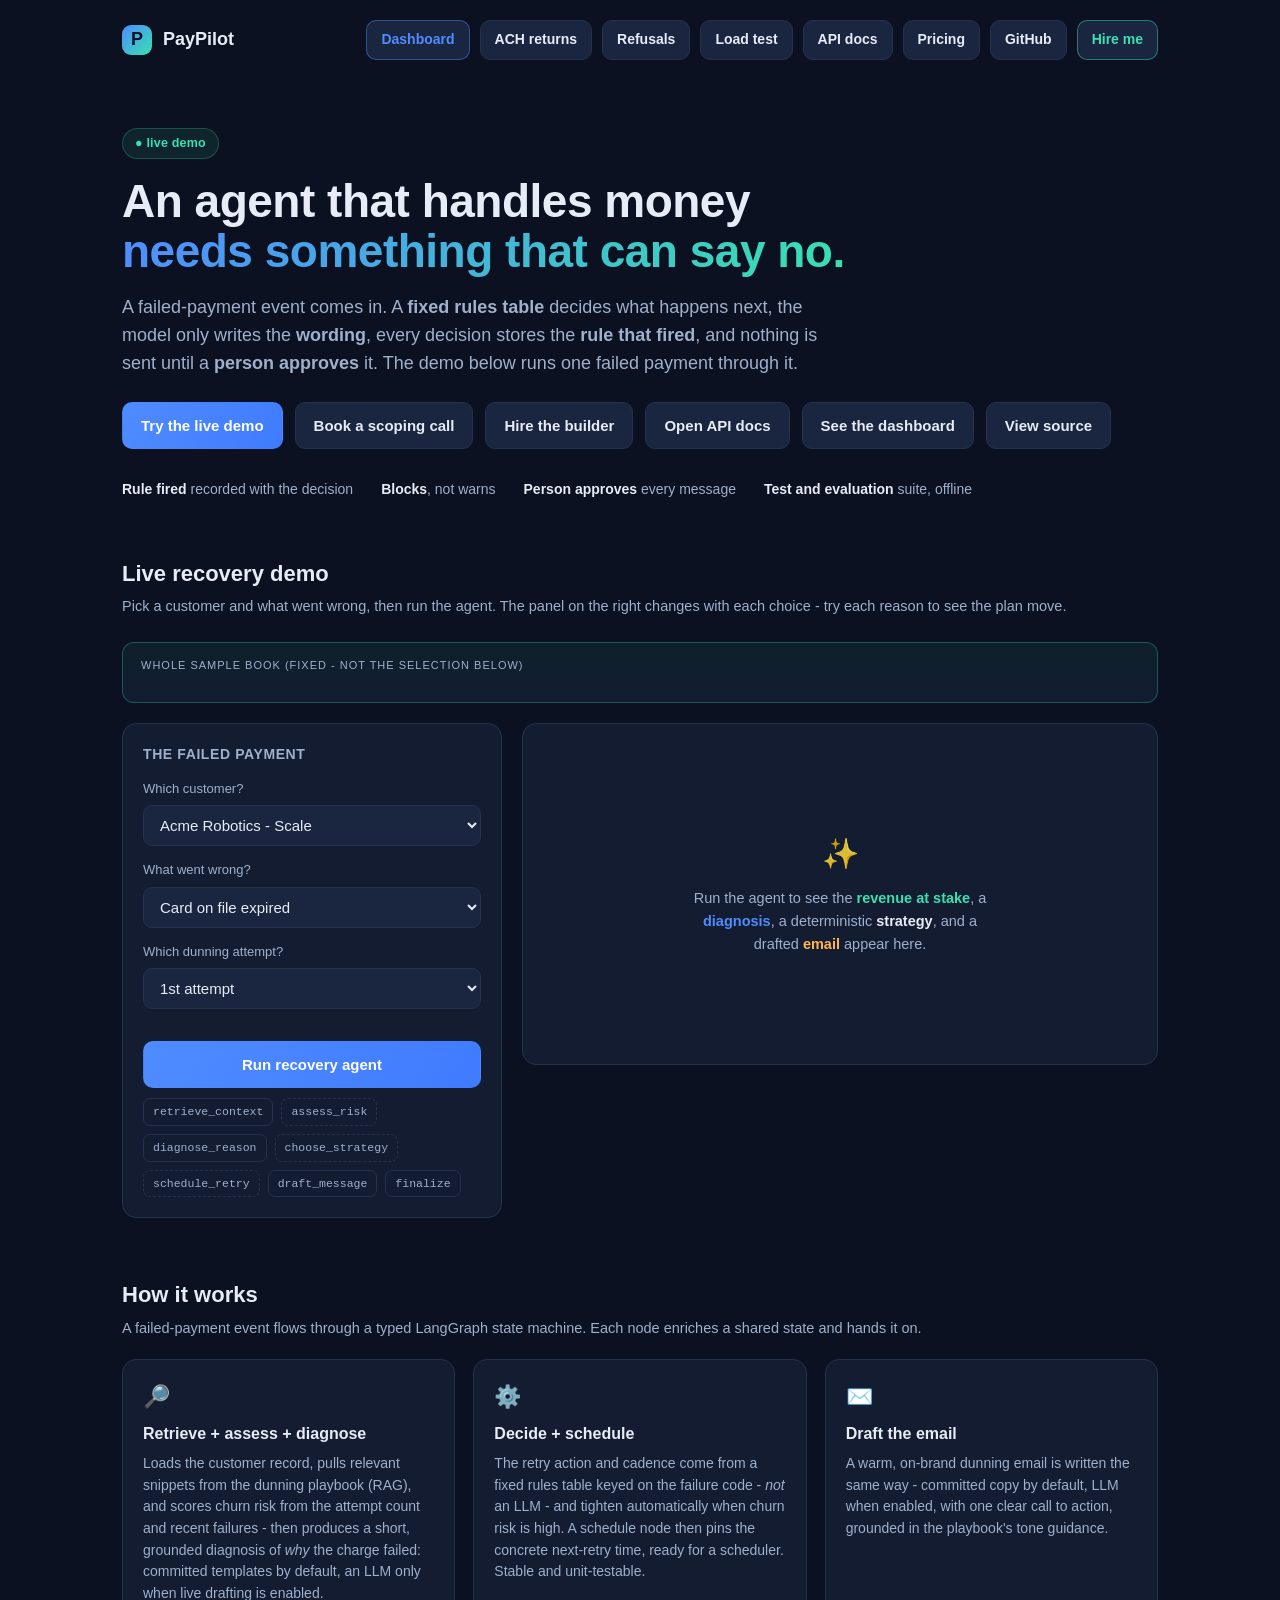
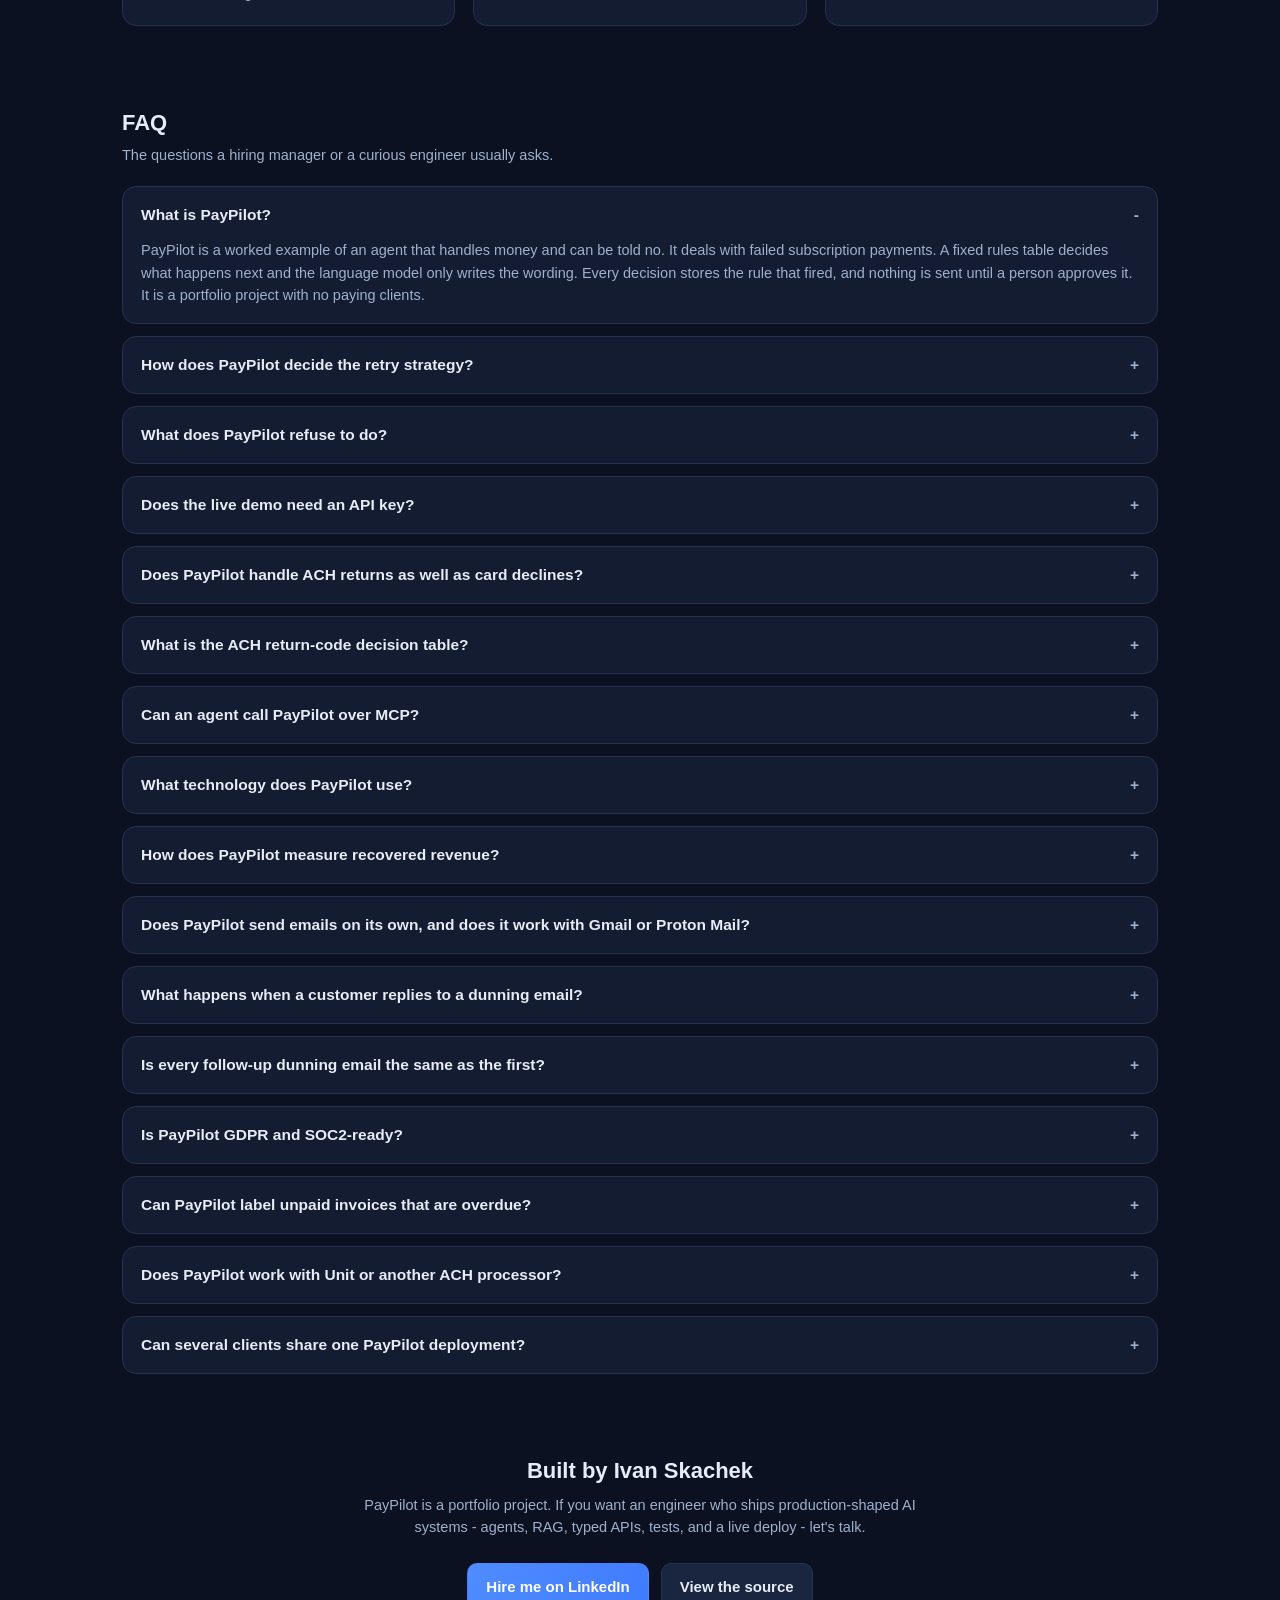
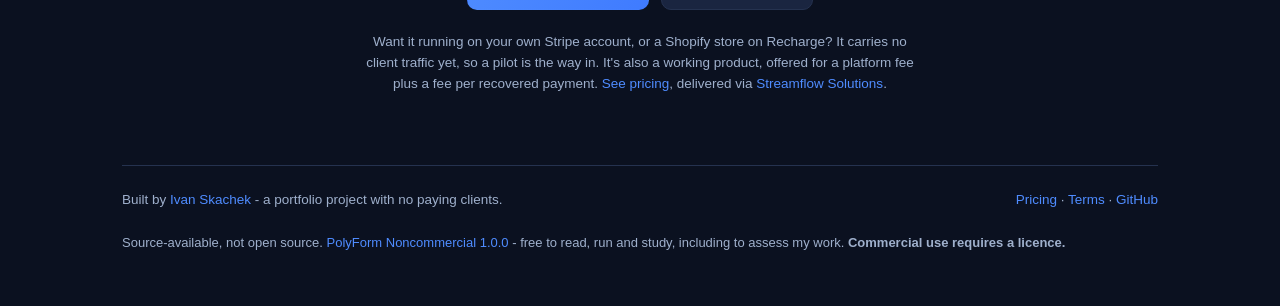
==== app/static/index.html @ 2d29fc08 "docs: README and FAQ say what the Unit held-return work now does and does not prove README: /refusal" ====
<!DOCTYPE html>
<html lang="en">
<head>
<meta charset="UTF-8" />
<meta name="viewport" content="width=device-width, initial-scale=1.0" />
<title>PayPilot - an agent for failed payments that can be told no</title>
<meta name="description" content="An agent that handles money and can be refused: a fixed rules table decides, the model writes the wording, a person approves every message." />
<link rel="canonical" href="https://paypilot.fly.dev/" />
<meta property="og:type" content="website" />
<meta property="og:url" content="https://paypilot.fly.dev/" />
<meta property="og:title" content="PayPilot - an agent for failed payments that can be told no" />
<meta property="og:description" content="A fixed rules table decides what happens to a failed payment, the model writes the wording, and a person approves every message. Nothing is sent by default." />
<meta property="og:image" content="https://paypilot.fly.dev/static/og.png" />
<meta property="og:image:width" content="2400" />
<meta property="og:image:height" content="1260" />
<meta property="og:image:alt" content="PayPilot - an agent for failed payments that can be told no" />
<meta property="og:site_name" content="PayPilot" />
<meta property="og:locale" content="en_US" />
<meta name="twitter:card" content="summary_large_image" />
<meta name="twitter:title" content="PayPilot - an agent for failed payments that can be told no" />
<meta name="twitter:description" content="A fixed rules table decides what happens to a failed payment, the model writes the wording, and a person approves every message. Nothing is sent by default." />
<meta name="twitter:image" content="https://paypilot.fly.dev/static/og.png" />
<meta name="twitter:image:alt" content="PayPilot - an agent for failed payments that can be told no" />
<meta name="author" content="Ivan Skachek" />
<meta name="robots" content="index,follow" />
<meta name="theme-color" content="#0b1120" />
<meta name="keywords" content="dunning agent, failed payment recovery, involuntary churn, subscription billing, AI agent, LangGraph, RAG, FastAPI" />
<script type="application/ld+json">
{
  "@context": "https://schema.org",
  "@type": "SoftwareApplication",
  "name": "PayPilot",
  "applicationCategory": "BusinessApplication",
  "operatingSystem": "Web",
  "url": "https://paypilot.fly.dev/",
  "description": "A worked example of an agent that handles money and can be refused. For a failed subscription payment, a fixed rules table picks the retry strategy, the model only writes the wording, every decision stores the rule that fired, and a person approves every message. Nothing is sent by default. A portfolio project with no paying clients.",
  "featureList": [
    "Diagnoses why a charge failed, for card declines and returned ACH debits",
    "Retry cadence and escalation come from fixed rules tables; the language model only writes the message",
    "A person approves every message; drafts go to your own Gmail or IMAP (for example Proton Mail Bridge) Drafts folder",
    "ACH return-code decision table published as a read-only MCP server",
    "Optional multi-client mode with per-client secrets, role-based access and erase and export for GDPR requests"
  ],
  "screenshot": "https://paypilot.fly.dev/static/og.png",
  "datePublished": "2026-06-30",
  "dateModified": "2026-10-28",
  "offers": { "@type": "Offer", "price": "0", "priceCurrency": "USD" },
  "author": { "@type": "Person", "name": "Ivan Skachek", "url": "https://www.linkedin.com/in/ivansflow/" },
  "sameAs": ["https://github.com/IvanSFlowGit/paypilot"]
}
</script>
<script type="application/ld+json">
{ "@context": "https://schema.org", "@type": "Organization", "name": "PayPilot", "url": "https://paypilot.fly.dev/", "description": "A worked example of an agent for failed payments that can be told no.", "founder": { "@type": "Person", "name": "Ivan Skachek" }, "sameAs": ["https://github.com/IvanSFlowGit/paypilot", "https://www.linkedin.com/in/ivansflow/"] }
</script>
<script type="application/ld+json">
{ "@context": "https://schema.org", "@type": "WebSite", "name": "PayPilot", "url": "https://paypilot.fly.dev/", "description": "A worked example of an agent for failed payments that can be told no." }
</script>
<script type="application/ld+json">
{
  "@context": "https://schema.org",
  "@type": "FAQPage",
  "mainEntity": [
    {
      "@type": "Question",
      "name": "What is PayPilot?",
      "acceptedAnswer": { "@type": "Answer", "text": "PayPilot is a worked example of an agent that handles money and can be told no. It deals with failed subscription payments. A fixed rules table decides what happens next and the language model only writes the wording. Every decision stores the rule that fired, and nothing is sent until a person approves it. It is a portfolio project with no paying clients." }
    },
    {
      "@type": "Question",
      "name": "How does PayPilot decide the retry strategy?",
      "acceptedAnswer": { "@type": "Answer", "text": "The retry action and cadence come from a deterministic rules table keyed on the failure code, not the language model, so the policy is stable and unit-testable. When churn risk is high, the cadence tightens automatically. A code the table does not list lands on a row named default, and the record says default fired." }
    },
    {
      "@type": "Question",
      "name": "What does PayPilot refuse to do?",
      "acceptedAnswer": { "@type": "Answer", "text": "It refuses to send a message unless sending is switched on, a person has approved it and the recipient is on an allowlist; an empty allowlist means nobody. A drafted message that carries a link it did not sanction, or anything shaped like a secret, is replaced with fixed copy, and a send that fails the same check is refused. It refuses to return a decision it could not record. Refusals are stored in separate places today, not in one ledger." }
    },
    {
      "@type": "Question",
      "name": "Does the live demo need an API key?",
      "acceptedAnswer": { "@type": "Answer", "text": "No. With no OpenAI key set, PayPilot runs a deterministic mock mode using grounded playbook templates and a lexical retriever, so the demo works offline, free, and with no signup. Adding an API key alone changes nothing: live drafting also needs PAYPILOT_LLM_DRAFT=1." }
    },
    {
      "@type": "Question",
      "name": "Does PayPilot handle ACH returns as well as card declines?",
      "acceptedAnswer": { "@type": "Answer", "text": "The dunning agent handles card and subscription charge failures: its tables are card decline codes and Recharge error types. ACH is separate. PayPilot publishes a deterministic decision table for returned ACH debits at /ach-returns, where 17 return codes sort into 5 decisions, and that table is not wired into the dunning agent. Saying PayPilot handles ACH would overstate it; it publishes a decision table for ACH." }
    },
    {
      "@type": "Question",
      "name": "What is the ACH return-code decision table?",
      "acceptedAnswer": { "@type": "Answer", "text": "Seventeen ACH return codes sorted into five decisions, because there are five answers to the one question that decides what happens next: what has to change before the debit can exist again. Nothing, the account details, their instruction, our own entry, or nothing ever will. Any code the table does not list falls through to the conservative row, where nothing automatic happens, and the answer says it fell through rather than matched." }
    },
    {
      "@type": "Question",
      "name": "Can an agent call PayPilot over MCP?",
      "acceptedAnswer": { "@type": "Answer", "text": "Yes. The ACH decision table ships as an MCP server with three read-only tools: lookup_return_code, list_decisions and explain. The agent asks, the table decides, and the answer carries which rule fired, so no model sits in the decision path. Nothing writes and nothing reaches the network, declared per tool as read_only_hint and open_world_hint false." }
    },
    {
      "@type": "Question",
      "name": "What technology does PayPilot use?",
      "acceptedAnswer": { "@type": "Answer", "text": "A seven-node LangGraph state machine with retrieval-augmented generation (RAG) over a dunning playbook, served through a FastAPI endpoint. It is written in Python 3.11 and runs its full test and evaluation suite offline." }
    },
    {
      "@type": "Question",
      "name": "How does PayPilot measure recovered revenue?",
      "acceptedAnswer": { "@type": "Answer", "text": "Every response quantifies the amount at risk, the recovery likelihood, the expected recovered value, and the annual revenue at risk if the customer churns. Recovery likelihood is an illustrative constant, not a measured rate." }
    },
    {
      "@type": "Question",
      "name": "Does PayPilot send emails on its own, and does it work with Gmail or Proton Mail?",
      "acceptedAnswer": { "@type": "Answer", "text": "No. By default PayPilot sends nothing and a person approves every message. It writes the proposed message and either emails the approver a link, or puts it in your own Drafts folder in Gmail, or in any IMAP mailbox such as Proton Mail through Proton Mail Bridge, so you read it there and press Send yourself. In those modes it creates, reads and deletes only its own drafts. Delivery through Resend happens only when sending is switched on, a person approved that message, and the recipient is on an allowlist." }
    },
    {
      "@type": "Question",
      "name": "What happens when a customer replies to a dunning email?",
      "acceptedAnswer": { "@type": "Answer", "text": "The automated sequence for that invoice stops, so nothing talks over the customer and a person answers instead. Replies are noticed in two ways: an endpoint that a helpdesk rule or a person can call, and an opt-in watcher that reads a mailbox read-only (IMAP, Gmail or Microsoft Graph) and recognises a real reply by the invoice reference in each email. Out-of-office and bounce messages never stop it. Clearing the hold resumes the sequence at the right step. A reply with a large attachment is still caught by its headers. It has been tested on synthetic mail. A read-only dry run against a real mailbox has read its mail without error, but no real customer reply has been through it yet." }
    },
    {
      "@type": "Question",
      "name": "Is every follow-up dunning email the same as the first?",
      "acceptedAnswer": { "@type": "Answer", "text": "No. The second email is a short reminder and the email sent when the business's own cap is reached says plainly that it is the last one. It only says last when the cap makes that true, so a business that allows five emails does not get a false last reminder at three. Every failure code has its own wording at each step, and a customer name or plan that contains template braces falls back to a safe default instead of showing in the email. The copy is committed and read by a person, and a test grid of 640 synthetic cases checks every code at every step." }
    },
    {
      "@type": "Question",
      "name": "Is PayPilot GDPR and SOC2-ready?",
      "acceptedAnswer": { "@type": "Answer", "text": "Yes, with controls evidenced in code: personal data is masked before the model and is not stored in the ledger, scripted and tested jobs export and erase a customer's data end to end, records auto-expire on a configurable retention window, an append-only audit log records every money and auth event, and webhooks and admin routes are authenticated. It is also EU AI Act limited-risk with a configurable AI-assistance disclosure on generated emails. SOC2-ready means the controls are built and evidenced, not that a certification audit has been run." }
    },
    {
      "@type": "Question",
      "name": "Can PayPilot label unpaid invoices that are overdue?",
      "acceptedAnswer": { "@type": "Answer", "text": "Yes, as a separate layer from the card decline table. It reads a CSV export plus a few facts you supply (chases sent, replies received, a dispute flag, a promised-by date) and returns one of five labels or UNKNOWN, with the rule that fired. It is arithmetic and flags only, with no model, and an untracked reply count is UNKNOWN rather than zero. It has only run on invented data and has never seen a real business's export. It does not read a mailbox." }
    },
    {
      "@type": "Question",
      "name": "Does PayPilot work with Unit or another ACH processor?",
      "acceptedAnswer": { "@type": "Answer", "text": "There is a translation from Unit's published list of return reasons to ACH codes, and an offline tool that replays a saved delivery through the ACH table. A receiver checks Unit's signature, decides each returned payment from that table and records it, and sends and retries nothing. A reason that is missing from the event is held for a person and never guessed; an admin can then supply the code through a token-gated route, which appends the table's decision beside the hold. Unit's support has said in writing that the return code is on the event's reason attribute, but nothing here has seen a live returned-payment event. Any other processor can call the decision API with an invoice id and a failure code." }
    },
    {
      "@type": "Question",
      "name": "Can several clients share one PayPilot deployment?",
      "acceptedAnswer": { "@type": "Answer", "text": "Yes, or each client can have their own. Separate deployments, each with its own database and keys, give the strongest separation and remain available. One deployment can also serve several clients: every ledger row carries a tenant, every query is scoped to it, each client has its own webhook address and signing secret (stored encrypted and never readable back), access is by per-client tokens with roles, and a suspended client is never mailed. That separation is enforced in the application and checked by tests. An optional Postgres backend adds database row-level security, checked against a real Postgres 15, and by default every client shares one database role there; a per-client database login mode exists whose escape attempts fail on a real Postgres 15 test cluster, but it has not carried production traffic. A client who needs the strongest separation is given their own deployment. No production run has yet served more than one client." }
    }
  ]
}
</script>
<link rel="icon" href="data:image/svg+xml,%3Csvg xmlns='http://www.w3.org/2000/svg' viewBox='0 0 32 32'%3E%3Crect width='32' height='32' rx='8' fill='%234f8cff'/%3E%3Crect width='32' height='32' rx='8' fill='url(%23g)'/%3E%3Cdefs%3E%3ClinearGradient id='g' x1='0' y1='0' x2='32' y2='32'%3E%3Cstop stop-color='%234f8cff'/%3E%3Cstop offset='1' stop-color='%2338e1b0'/%3E%3C/linearGradient%3E%3C/defs%3E%3Ctext x='16' y='22' font-family='Arial,sans-serif' font-size='18' font-weight='bold' fill='%2306122b' text-anchor='middle'%3EP%3C/text%3E%3C/svg%3E" />
<style>
  :root {
    --bg: #0b1120;
    --panel: #131c31;
    --panel-2: #1a2540;
    --line: #25324f;
    --ink: #e7ecf6;
    --muted: #9fb0cc;
    --brand: #4f8cff;
    --brand-2: #38e1b0;
    --warn: #ffb454;
    --radius: 14px;
    --mono: ui-monospace, "SF Mono", "JetBrains Mono", Menlo, Consolas, monospace;
    --sans: -apple-system, BlinkMacSystemFont, "Segoe UI", Roboto, Helvetica, Arial, sans-serif;
  }
  * { box-sizing: border-box; }
  html, body { margin: 0; padding: 0; }
  body {
    font-family: var(--sans);
    background: radial-gradient(1200px 600px at 70% -10%, #16213c 0%, var(--bg) 55%);
    color: var(--ink);
    line-height: 1.55;
    -webkit-font-smoothing: antialiased;
  }
  a { color: var(--brand); text-decoration: none; }
  a:hover { text-decoration: underline; }
  .wrap { max-width: 1080px; margin: 0 auto; padding: 0 22px; }

  header.top {
    display: flex; align-items: center; justify-content: space-between;
    padding: 20px 0; gap: 16px;
  }
  .logo { display: flex; align-items: center; gap: 11px; font-weight: 700; font-size: 18px; }
  .logo .mark {
    width: 30px; height: 30px; border-radius: 9px;
    background: linear-gradient(135deg, var(--brand), var(--brand-2));
    display: grid; place-items: center; color: #06122b; font-weight: 800;
  }
  .top nav { display: flex; gap: 10px; align-items: center; font-size: 14px; flex-wrap: wrap; }
  .top nav a {
    font-weight: 600; font-size: 14px; color: var(--ink);
    padding: 8px 14px; border-radius: 10px; border: 1px solid var(--line);
    background: var(--panel-2); transition: .15s;
  }
  .top nav a:hover { border-color: var(--brand); color: var(--ink); text-decoration: none; }
  .top nav a.nav-dash { color: var(--brand); border-color: rgba(79,140,255,.45); }
  .top nav a.nav-dash:hover { color: #06122b; background: var(--brand); border-color: transparent; }
  .top nav a.nav-hire { color: var(--brand-2); border-color: rgba(56,225,176,.45); }
  .top nav a.nav-hire:hover { color: #06122b; background: var(--brand-2); border-color: transparent; }

  .hero { padding: 48px 0 26px; }
  .pill {
    display: inline-flex; align-items: center; gap: 8px;
    font-size: 12.5px; color: var(--brand-2);
    background: rgba(56,225,176,.09); border: 1px solid rgba(56,225,176,.25);
    padding: 5px 12px; border-radius: 999px; font-weight: 600; letter-spacing: .2px;
  }
  h1 { font-size: clamp(30px, 5vw, 46px); line-height: 1.08; margin: 18px 0 14px; letter-spacing: -.5px; }
  h1 .grad { background: linear-gradient(120deg, var(--brand), var(--brand-2)); -webkit-background-clip: text; background-clip: text; color: transparent; }
  .lede { font-size: 18px; color: var(--muted); max-width: 726px; }
  .cta-row { display: flex; gap: 12px; flex-wrap: wrap; margin-top: 24px; }
  .btn {
    font: inherit; font-weight: 600; font-size: 15px; cursor: pointer;
    padding: 11px 18px; border-radius: 10px; border: 1px solid var(--line);
    background: var(--panel-2); color: var(--ink); transition: .15s;
  }
  .btn:hover { border-color: var(--brand); }
  .btn.primary { background: linear-gradient(120deg, var(--brand), #3f7bff); border-color: transparent; color: #fff; }
  .btn.primary:hover { filter: brightness(1.08); }
  .btn[disabled] { opacity: .55; cursor: progress; }

  .stats { display: flex; gap: 28px; flex-wrap: wrap; margin-top: 30px; color: var(--muted); font-size: 14px; }
  .stats b { color: var(--ink); }

  section.demo { padding: 30px 0 20px; }
  .portfolio { display: flex; align-items: baseline; gap: 12px; flex-wrap: wrap; margin: 4px 0 20px; padding: 14px 18px; border: 1px solid rgba(56,225,176,.3); border-radius: 12px; background: linear-gradient(180deg, rgba(56,225,176,.08), var(--panel)); }
  .portfolio-num { font-size: 26px; font-weight: 800; color: var(--brand-2); letter-spacing: -.5px; }
  .portfolio-label { color: var(--muted); font-size: 14px; }
  .portfolio-eyebrow { flex: 0 0 100%; color: var(--muted); font-size: 11px; text-transform: uppercase; letter-spacing: 1px; margin-bottom: 2px; }
  .demo-head { display: flex; align-items: baseline; justify-content: space-between; gap: 16px; flex-wrap: wrap; }
  h2 { font-size: 22px; margin: 0 0 4px; }
  .sub { color: var(--muted); font-size: 14.5px; margin: 0 0 20px; }

  .grid { display: grid; grid-template-columns: 380px 1fr; gap: 20px; align-items: start; }
  @media (max-width: 860px) { .grid { grid-template-columns: 1fr; } }

  .card {
    background: var(--panel); border: 1px solid var(--line);
    border-radius: var(--radius); padding: 20px;
  }
  .card h3 { margin: 0 0 14px; font-size: 14px; text-transform: uppercase; letter-spacing: .6px; color: var(--muted); }
  label { display: block; font-size: 13px; color: var(--muted); margin: 14px 0 6px; }
  select, input {
    width: 100%; font: inherit; font-size: 15px; color: var(--ink);
    background: var(--panel-2); border: 1px solid var(--line);
    border-radius: 9px; padding: 10px 12px;
  }
  select:focus, input:focus { outline: none; border-color: var(--brand); }
  a:focus-visible, button:focus-visible, select:focus-visible, input:focus-visible, summary:focus-visible {
    outline: 2px solid var(--brand-2); outline-offset: 2px; border-radius: 6px;
  }
  .visually-hidden {
    position: absolute; width: 1px; height: 1px; padding: 0; margin: -1px;
    overflow: hidden; clip: rect(0 0 0 0); white-space: nowrap; border: 0;
  }
  .field-note { font-size: 12px; color: var(--muted); margin-top: 6px; }
  .run { width: 100%; margin-top: 20px; }

  .out { min-height: 340px; }
  .out .empty { color: var(--muted); display: grid; place-items: center; min-height: 300px; text-align: center; font-size: 14.5px; }
  .empty-inner { max-width: 300px; }
  .empty-ic { font-size: 30px; margin-bottom: 10px; opacity: .85; }
  .empty-inner p { margin: 0; line-height: 1.6; }
  .block { border: 1px solid var(--line); border-radius: 11px; padding: 15px 16px; margin-bottom: 14px; background: var(--panel-2); }
  .block .k { font-size: 11.5px; text-transform: uppercase; letter-spacing: .7px; color: var(--brand-2); font-weight: 700; margin-bottom: 8px; display: flex; align-items: center; gap: 8px; }
  .block.diagnosis .k { color: var(--brand); }
  .block.message .k { color: var(--warn); }
  .block .v { font-size: 15px; white-space: pre-wrap; }
  .block .v .disclosure { margin-top: 14px; padding-top: 11px; border-top: 1px dashed var(--line); font-size: 13px; color: var(--muted); font-style: italic; }
  .strategy-grid { display: grid; grid-template-columns: 1fr 1fr; gap: 10px 16px; margin-top: 4px; }
  .strategy-grid .cell .lbl { font-size: 11px; color: var(--muted); text-transform: uppercase; letter-spacing: .5px; }
  .strategy-grid .cell .val { font-size: 15px; font-family: var(--mono); }
  .strategy-grid .cell.wide { grid-column: 1 / -1; }
  .strategy-grid .cell.wide .val { font-family: var(--sans); font-size: 14px; color: var(--ink); }
  .chip { font-family: var(--mono); font-size: 12px; background: rgba(79,140,255,.13); border: 1px solid rgba(79,140,255,.3); color: var(--brand); padding: 2px 8px; border-radius: 6px; }
  .block.impact { border-color: rgba(56,225,176,.35); background: linear-gradient(180deg, rgba(56,225,176,.07), var(--panel-2)); }
  .block.impact .k { color: var(--brand-2); }
  .impact-hero { font-size: 30px; font-weight: 800; color: var(--brand-2); letter-spacing: -.5px; margin: 2px 0 14px; }
  .impact-hero span { font-size: 15px; font-weight: 500; color: var(--muted); letter-spacing: 0; }
  .impact-grid { display: grid; grid-template-columns: repeat(3, 1fr); gap: 12px; }
  .impact-grid .cell .lbl { font-size: 11px; color: var(--muted); text-transform: uppercase; letter-spacing: .5px; }
  .impact-grid .cell .val { font-size: 18px; font-family: var(--mono); margin-top: 2px; }
  .impact-note { font-size: 11.5px; color: var(--muted); margin-top: 12px; font-style: italic; }
  @media (max-width: 520px) { .impact-grid { grid-template-columns: 1fr; } }
  .copy-btn { font: inherit; font-size: 11px; font-weight: 600; margin-left: auto; cursor: pointer; color: var(--warn); background: rgba(255,180,84,.1); border: 1px solid rgba(255,180,84,.3); padding: 2px 10px; border-radius: 6px; }
  .copy-btn:hover { background: rgba(255,180,84,.2); }
  .spinner { display: inline-block; width: 15px; height: 15px; border: 2px solid var(--line); border-top-color: var(--brand); border-radius: 50%; animation: spin .7s linear infinite; }
  @keyframes spin { to { transform: rotate(360deg); } }
  @media (prefers-reduced-motion: reduce) { * { animation: none !important; transition: none !important; } }
  .flow { display: flex; flex-wrap: wrap; gap: 8px; margin-top: 10px; }
  .node { font-family: var(--mono); font-size: 11.5px; color: var(--muted); border: 1px solid var(--line); border-radius: 7px; padding: 4px 9px; transition: .2s; }
  .node.active { color: var(--brand-2); border-color: var(--brand-2); background: rgba(56,225,176,.08); }
  .node.det { border-style: dashed; }

  section.how { padding: 40px 0; }
  .how-grid { display: grid; grid-template-columns: repeat(3, 1fr); gap: 18px; margin-top: 18px; }
  @media (max-width: 780px) { .how-grid { grid-template-columns: 1fr; } }
  .how-grid .card p { color: var(--muted); font-size: 14px; margin: 6px 0 0; }
  .how-grid .card .ic { font-size: 22px; }

  .faq { display: grid; gap: 12px; margin-top: 18px; }
  .faq details { background: var(--panel); border: 1px solid var(--line); border-radius: var(--radius); padding: 16px 18px; }
  .faq summary { cursor: pointer; font-weight: 600; font-size: 15.5px; color: var(--ink); list-style: none; display: flex; justify-content: space-between; gap: 12px; }
  .faq summary::-webkit-details-marker { display: none; }
  .faq summary::after { content: "+"; color: var(--muted); font-weight: 700; }
  .faq details[open] summary::after { content: "-"; }
  .faq p { color: var(--muted); font-size: 14.5px; margin: 12px 0 0; }

  .licence { color: var(--muted); font-size: 13px; margin-top: 10px; }
  footer { border-top: 1px solid var(--line); margin-top: 30px; padding: 24px 0 40px; color: var(--muted); font-size: 13.5px; display: flex; justify-content: space-between; flex-wrap: wrap; gap: 12px; }
  code.inline { font-family: var(--mono); background: var(--panel-2); border: 1px solid var(--line); padding: 1px 6px; border-radius: 5px; font-size: 13px; }
</style>
</head>
<body>
<div class="wrap">

  <header class="top">
    <div class="logo"><span class="mark">P</span> PayPilot</div>
    <nav>
      <a class="nav-dash" href="/report/sample">Dashboard</a>
      <a href="/ach-returns">ACH returns</a>
      <a href="/refusals-sample">Refusals</a>
      <a href="/loadtest">Load test</a>
      <a href="/docs">API docs</a>
      <a href="/pricing">Pricing</a>
      <a href="https://github.com/IvanSFlowGit/paypilot" target="_blank" rel="noopener">GitHub</a>
      <a class="nav-hire" href="https://www.linkedin.com/in/ivansflow/" target="_blank" rel="noopener">Hire me</a>
    </nav>
  </header>

  <section class="hero">
    <span class="pill" id="modePill">● live demo</span>
    <h1>An agent that handles money<br /><span class="grad">needs something that can say no.</span></h1>
    <p class="lede">
      A failed-payment event comes in. A <b>fixed rules table</b> decides what happens next,
      the model only writes the <b>wording</b>, every decision stores the <b>rule that fired</b>,
      and nothing is sent until a <b>person approves</b> it. The demo below runs one failed
      payment through it.
    </p>
    <div class="cta-row">
      <a class="btn primary" href="#try">Try the live demo</a>
      <a class="btn" href="https://calendly.com/streamflow-solutions/clarity-call" target="_blank" rel="noopener">Book a scoping call</a>
      <a class="btn nav-hire" href="https://www.linkedin.com/in/ivansflow/" target="_blank" rel="noopener">Hire the builder</a>
      <a class="btn" href="/docs">Open API docs</a>
      <a class="btn" href="/report/sample">See the dashboard</a>
      <a class="btn" href="https://github.com/IvanSFlowGit/paypilot" target="_blank" rel="noopener">View source</a>
    </div>
    <div class="stats">
      <span><b>Rule fired</b> recorded with the decision</span>
      <span><b>Blocks</b>, not warns</span>
      <span><b>Person approves</b> every message</span>
      <span><b>Test and evaluation</b> suite, offline</span>
    </div>
  </section>

  <section class="demo" id="try">
    <div class="demo-head">
      <div>
        <h2>Live recovery demo</h2>
        <p class="sub">Pick a customer and what went wrong, then run the agent. The panel on the right changes with each choice - try each reason to see the plan move.</p>
      </div>
    </div>

    <div class="portfolio" id="portfolioHook" hidden>
      <span class="portfolio-eyebrow">Whole sample book (fixed - not the selection below)</span>
      <span class="portfolio-num" id="portfolioNum"></span>
      <span class="portfolio-label" id="portfolioLabel"></span>
    </div>

    <div class="grid">
      <div class="card">
        <h3>The failed payment</h3>
        <label for="customer">Which customer?</label>
        <select id="customer"><option value="" disabled selected>Loading customers...</option></select>
        <label for="failure">What went wrong?</label>
        <select id="failure">
          <option value="card_expired">Card on file expired</option>
          <option value="insufficient_funds">Declined - not enough funds</option>
          <option value="generic_decline">Declined by the bank, no reason given</option>
        </select>
        <label for="attempt">Which dunning attempt?</label>
        <select id="attempt">
          <option value="1">1st attempt</option>
          <option value="2">2nd attempt</option>
          <option value="3">3rd attempt - escalates</option>
        </select>
        <p class="field-note" id="amountNote"></p>
        <button class="btn primary run" id="runBtn">Run recovery agent</button>
        <div class="flow" id="flow">
          <span class="node" data-n="retrieve">retrieve_context</span>
          <span class="node det" data-n="risk">assess_risk</span>
          <span class="node" data-n="diagnose">diagnose_reason</span>
          <span class="node det" data-n="strategy">choose_strategy</span>
          <span class="node det" data-n="schedule">schedule_retry</span>
          <span class="node" data-n="draft">draft_message</span>
          <span class="node" data-n="finalize">finalize</span>
        </div>
      </div>

      <div class="card out" id="out" role="status" aria-live="polite" aria-atomic="true">
        <div class="empty" id="emptyState">
          <div class="empty-inner">
            <div class="empty-ic" aria-hidden="true">✨</div>
            <p>Run the agent to see the <b style="color:var(--brand-2)">revenue at stake</b>, a
            <b style="color:var(--brand)">diagnosis</b>, a deterministic
            <b style="color:var(--ink)">strategy</b>, and a drafted
            <b style="color:var(--warn)">email</b> appear here.</p>
          </div>
        </div>
        <div id="result" style="display:none"></div>
      </div>
    </div>
  </section>

  <section class="how">
    <h2>How it works</h2>
    <p class="sub">A failed-payment event flows through a typed LangGraph state machine. Each node enriches a shared state and hands it on.</p>
    <div class="how-grid">
      <div class="card">
        <div class="ic" aria-hidden="true">🔎</div>
        <h3 style="color:var(--ink);text-transform:none;letter-spacing:0;font-size:16px;margin:8px 0 0">Retrieve + assess + diagnose</h3>
        <p>Loads the customer record, pulls relevant snippets from the dunning playbook (RAG), and scores churn risk from the attempt count and recent failures - then produces a short, grounded diagnosis of <i>why</i> the charge failed: committed templates by default, an LLM only when live drafting is enabled.</p>
      </div>
      <div class="card">
        <div class="ic" aria-hidden="true">⚙️</div>
        <h3 style="color:var(--ink);text-transform:none;letter-spacing:0;font-size:16px;margin:8px 0 0">Decide + schedule</h3>
        <p>The retry action and cadence come from a fixed rules table keyed on the failure code - <i>not</i> an LLM - and tighten automatically when churn risk is high. A schedule node then pins the concrete next-retry time, ready for a scheduler. Stable and unit-testable.</p>
      </div>
      <div class="card">
        <div class="ic" aria-hidden="true">✉️</div>
        <h3 style="color:var(--ink);text-transform:none;letter-spacing:0;font-size:16px;margin:8px 0 0">Draft the email</h3>
        <p>A warm, on-brand dunning email is written the same way - committed copy by default, LLM when enabled, with one clear call to action, grounded in the playbook's tone guidance.</p>
      </div>
    </div>
  </section>

  <section class="how" id="faq">
    <h2>FAQ</h2>
    <p class="sub">The questions a hiring manager or a curious engineer usually asks.</p>
    <div class="faq">
      <details open>
        <summary>What is PayPilot?</summary>
        <p>PayPilot is a worked example of an agent that handles money and can be told no. It deals with failed subscription payments. A fixed rules table decides what happens next and the language model only writes the wording. Every decision stores the rule that fired, and nothing is sent until a person approves it. It is a portfolio project with no paying clients.</p>
      </details>
      <details>
        <summary>How does PayPilot decide the retry strategy?</summary>
        <p>The retry action and cadence come from a deterministic rules table keyed on the failure code, not the language model, so the policy is stable and unit-testable. When churn risk is high, the cadence tightens automatically. A code the table does not list lands on a row named default, and the record says default fired.</p>
      </details>
      <details>
        <summary>What does PayPilot refuse to do?</summary>
        <p>It refuses to send a message unless sending is switched on, a person has approved it and the recipient is on an allowlist; an empty allowlist means nobody. A drafted message that carries a link it did not sanction, or anything shaped like a secret, is replaced with fixed copy, and a send that fails the same check is refused. It refuses to return a decision it could not record. Refusals are stored in separate places today, not in one ledger.</p>
      </details>
      <details>
        <summary>Does the live demo need an API key?</summary>
        <p>No. With no OpenAI key set, PayPilot runs a deterministic mock mode using grounded playbook templates and a lexical retriever, so the demo works offline, free, and with no signup. Adding an API key alone changes nothing: live drafting also needs PAYPILOT_LLM_DRAFT=1.</p>
      </details>
      <details>
        <summary>Does PayPilot handle ACH returns as well as card declines?</summary>
        <p>The dunning agent handles card and subscription charge failures: its tables are card decline codes and Recharge error types. ACH is separate. PayPilot publishes a deterministic decision table for returned ACH debits at /ach-returns, where 17 return codes sort into 5 decisions, and that table is not wired into the dunning agent. Saying PayPilot handles ACH would overstate it; it publishes a decision table for ACH.</p>
      </details>
      <details>
        <summary>What is the ACH return-code decision table?</summary>
        <p>Seventeen ACH return codes sorted into five decisions, because there are five answers to the one question that decides what happens next: what has to change before the debit can exist again. Nothing, the account details, their instruction, our own entry, or nothing ever will. Any code the table does not list falls through to the conservative row, where nothing automatic happens, and the answer says it fell through rather than matched.</p>
      </details>
      <details>
        <summary>Can an agent call PayPilot over MCP?</summary>
        <p>Yes. The ACH decision table ships as an MCP server with three read-only tools: lookup_return_code, list_decisions and explain. The agent asks, the table decides, and the answer carries which rule fired, so no model sits in the decision path. Nothing writes and nothing reaches the network, declared per tool as read_only_hint and open_world_hint false.</p>
      </details>
      <details>
        <summary>What technology does PayPilot use?</summary>
        <p>A seven-node LangGraph state machine with retrieval-augmented generation (RAG) over a dunning playbook, served through a FastAPI endpoint. It is written in Python 3.11 and runs its full test and evaluation suite offline.</p>
      </details>
      <details>
        <summary>How does PayPilot measure recovered revenue?</summary>
        <p>Every response quantifies the amount at risk, the recovery likelihood, the expected recovered value, and the annual revenue at risk if the customer churns. Recovery likelihood is an illustrative constant, not a measured rate.</p>
      </details>
      <details>
        <summary>Does PayPilot send emails on its own, and does it work with Gmail or Proton Mail?</summary>
        <p>No. By default PayPilot sends nothing and a person approves every message. It writes the proposed message and either emails the approver a link, or puts it in your own Drafts folder in Gmail, or in any IMAP mailbox such as Proton Mail through Proton Mail Bridge, so you read it there and press Send yourself. In those modes it creates, reads and deletes only its own drafts. Delivery through Resend happens only when sending is switched on, a person approved that message, and the recipient is on an allowlist.</p>
      </details>
      <details>
        <summary>What happens when a customer replies to a dunning email?</summary>
        <p>The automated sequence for that invoice stops, so nothing talks over the customer and a person answers instead. Replies are noticed in two ways: an endpoint that a helpdesk rule or a person can call, and an opt-in watcher that reads a mailbox read-only (IMAP, Gmail or Microsoft Graph) and recognises a real reply by the invoice reference in each email. Out-of-office and bounce messages never stop it. Clearing the hold resumes the sequence at the right step. A reply with a large attachment is still caught by its headers. It has been tested on synthetic mail. A read-only dry run against a real mailbox has read its mail without error, but no real customer reply has been through it yet.</p>
      </details>
      <details>
        <summary>Is every follow-up dunning email the same as the first?</summary>
        <p>No. The second email is a short reminder and the email sent when the business's own cap is reached says plainly that it is the last one. It only says last when the cap makes that true, so a business that allows five emails does not get a false last reminder at three. Every failure code has its own wording at each step, and a customer name or plan that contains template braces falls back to a safe default instead of showing in the email. The copy is committed and read by a person, and a test grid of 640 synthetic cases checks every code at every step.</p>
      </details>
      <details>
        <summary>Is PayPilot GDPR and SOC2-ready?</summary>
        <p>Yes, with controls evidenced in code: personal data is masked before the model and is not stored in the ledger, scripted and tested jobs export and erase a customer's data end to end, records auto-expire on a configurable retention window, an append-only audit log records every money and auth event, and webhooks and admin routes are authenticated. It is also EU AI Act limited-risk with a configurable AI-assistance disclosure on generated emails. SOC2-ready means the controls are built and evidenced, not that a certification audit has been run.</p>
      </details>
      <details>
        <summary>Can PayPilot label unpaid invoices that are overdue?</summary>
        <p>Yes, as a separate layer from the card decline table. It reads a CSV export plus a few facts you supply (chases sent, replies received, a dispute flag, a promised-by date) and returns one of five labels or UNKNOWN, with the rule that fired. It is arithmetic and flags only, with no model, and an untracked reply count is UNKNOWN rather than zero. It has only run on invented data and has never seen a real business's export. It does not read a mailbox.</p>
      </details>
      <details>
        <summary>Does PayPilot work with Unit or another ACH processor?</summary>
        <p>There is a translation from Unit's published list of return reasons to ACH codes, and an offline tool that replays a saved delivery through the ACH table. A receiver checks Unit's signature, decides each returned payment from that table and records it, and sends and retries nothing. A reason that is missing from the event is held for a person and never guessed; an admin can then supply the code through a token-gated route, which appends the table's decision beside the hold. Unit's support has said in writing that the return code is on the event's reason attribute, but nothing here has seen a live returned-payment event. Any other processor can call the decision API with an invoice id and a failure code.</p>
      </details>
      <details>
        <summary>Can several clients share one PayPilot deployment?</summary>
        <p>Yes, or each client can have their own. Separate deployments, each with its own database and keys, give the strongest separation and remain available. One deployment can also serve several clients: every ledger row carries a tenant, every query is scoped to it, each client has its own webhook address and signing secret (stored encrypted and never readable back), access is by per-client tokens with roles, and a suspended client is never mailed. That separation is enforced in the application and checked by tests. An optional Postgres backend adds database row-level security, checked against a real Postgres 15, and by default every client shares one database role there; a per-client database login mode exists whose escape attempts fail on a real Postgres 15 test cluster, but it has not carried production traffic. A client who needs the strongest separation is given their own deployment. No production run has yet served more than one client.</p>
      </details>
    </div>
  </section>

  <section class="how" id="hire" style="text-align:center">
    <h2>Built by Ivan Skachek</h2>
    <p class="sub" style="max-width:560px;margin:6px auto 0">PayPilot is a portfolio project. If you want an engineer who ships production-shaped AI systems - agents, RAG, typed APIs, tests, and a live deploy - let's talk.</p>
    <div class="cta-row" style="justify-content:center">
      <a class="btn primary" href="https://www.linkedin.com/in/ivansflow/" target="_blank" rel="noopener">Hire me on LinkedIn</a>
      <a class="btn" href="https://github.com/IvanSFlowGit/paypilot" target="_blank" rel="noopener">View the source</a>
    </div>
    <p class="sub" style="max-width:560px;margin:22px auto 0;font-size:13.5px">
      Want it running on your own Stripe account, or a Shopify store on Recharge? It carries no
      client traffic yet, so a pilot is the way in. It's also a working product, offered for a
      platform fee plus a fee per recovered payment.
      <a href="/pricing">See pricing</a>, delivered via
      <a href="https://streamflow.solutions" target="_blank" rel="noopener">Streamflow Solutions</a>.
    </p>
  </section>

  <footer>
    <span>Built by <a href="https://www.linkedin.com/in/ivansflow/" target="_blank" rel="noopener">Ivan Skachek</a> - a portfolio project with no paying clients.</span>
    <span><a href="/pricing">Pricing</a> &middot; <a href="/terms">Terms</a> &middot; <a href="https://github.com/IvanSFlowGit/paypilot" target="_blank" rel="noopener">GitHub</a></span>
    <p class="licence">Source-available, not open source. <a href="https://github.com/IvanSFlowGit/paypilot/blob/main/LICENSE">PolyForm Noncommercial 1.0.0</a> - free to read, run and study, including to assess my work. <b>Commercial use requires a licence.</b></p>
  </footer>

</div>

<script>
const $ = (s) => document.querySelector(s);
let CUSTOMERS = [];

async function loadConfig() {
  try {
    const r = await fetch("/config");
    const cfg = await r.json();
    CUSTOMERS = cfg.customers || [];
    const sel = $("#customer");
    // Escape every field even though this is trusted seed config - a stray quote
    // in a name/plan would otherwise break the option markup.
    sel.innerHTML = CUSTOMERS.map(c => {
      const id = escapeHtml(c.id), plan = escapeHtml(c.plan), name = escapeHtml(c.name);
      const mrr = escapeHtml(String(c.mrr)), fc = escapeHtml(c.last_failure_code || "");
      const cur = escapeHtml((c.currency || "usd"));
      const sym = curSymbol(cur);
      return `<option value="${id}" data-plan="${plan}" data-mrr="${mrr}" data-fc="${fc}" data-cur="${cur}">${name} - ${plan} (${sym}${mrr}/mo)</option>`;
    }).join("");
    const pill = $("#modePill");
    if (cfg.mock) {
      pill.textContent = "● demo mode - deterministic, no API key needed";
      pill.style.color = "var(--warn)";
      pill.style.borderColor = "rgba(255,180,84,.35)";
      pill.style.background = "rgba(255,180,84,.08)";
    } else {
      pill.textContent = "● live - powered by " + (cfg.model || "OpenAI");
    }
    syncCustomer();
  } catch (e) {
    $("#customer").innerHTML = '<option value="cust_001">Acme Robotics - Scale</option>';
  }
}

function curSymbol(code) {
  return { usd:"$", eur:"€", gbp:"£", USD:"$", EUR:"€", GBP:"£" }[code] || "";
}

function syncCustomer() {
  const opt = $("#customer").selectedOptions[0];
  if (!opt) return;
  const fc = opt.getAttribute("data-fc");
  if (fc) $("#failure").value = fc;
  const mrr = opt.getAttribute("data-mrr");
  const sym = curSymbol(opt.getAttribute("data-cur") || "usd");
  $("#amountNote").textContent = mrr ? `Amount on this invoice: ${sym}${mrr}` : "";
}
$("#customer").addEventListener("change", syncCustomer);

function setFlow(active) {
  document.querySelectorAll("#flow .node").forEach(n => {
    n.classList.toggle("active", active.includes(n.getAttribute("data-n")));
  });
}

async function run() {
  const btn = $("#runBtn");
  const opt = $("#customer").selectedOptions[0];
  const mrr = parseFloat(opt?.getAttribute("data-mrr") || "0");
  const payload = {
    customer_id: $("#customer").value,
    amount: mrr,
    currency: opt?.getAttribute("data-cur") || "usd",
    failure_code: $("#failure").value,
    attempt: parseInt($("#attempt").value, 10) || 1,
  };
  btn.disabled = true;
  btn.innerHTML = '<span class="spinner" aria-hidden="true"></span> Running...';
  $("#emptyState").style.display = "none";
  const res = $("#result");
  res.style.display = "block";
  res.innerHTML = '<div class="block"><div class="v" style="color:var(--muted)">Running the recovery graph...</div></div>';

  // animate the flow while we wait - but honour reduced-motion preference
  const order = ["retrieve","risk","diagnose","strategy","schedule","draft","finalize"];
  const steps = order.map((_, i) => order.slice(0, i + 1));
  const reduceMotion = window.matchMedia && window.matchMedia("(prefers-reduced-motion: reduce)").matches;
  let i = 0;
  const anim = reduceMotion ? null : setInterval(() => { setFlow(steps[Math.min(i++, steps.length-1)]); }, 260);

  try {
    const r = await fetch("/payment-failed", {
      method: "POST",
      headers: { "Content-Type": "application/json" },
      body: JSON.stringify(payload),
    });
    if (!r.ok) throw new Error("HTTP " + r.status);
    const d = await r.json();
    clearInterval(anim);
    setFlow(order);
    const s = d.strategy || {};
    const sc = d.schedule || {};
    const im = d.impact || {};
    const rk = d.risk || {};
    const churn = String(im.churn_risk || rk.churn_risk || "low");
    const churnColor = churn === "high" ? "var(--warn)" : churn === "medium" ? "var(--brand)" : "var(--brand-2)";
    const churnBadge = `<span class="chip" style="margin-left:auto;color:${churnColor};border-color:${churnColor};background:transparent">churn risk: ${escapeHtml(churn)}</span>`;
    const escBadge = s.escalated ? ` <span class="chip" style="color:var(--warn);border-color:rgba(255,180,84,.4);background:rgba(255,180,84,.1)">escalated</span>` : "";
    const money = (n) => (im.currency === "USD" ? "$" : "") + Number(n || 0).toLocaleString(undefined, {maximumFractionDigits: 0}) + (im.currency && im.currency !== "USD" ? " " + escapeHtml(im.currency) : "");
    const pct = Math.round((im.recovery_likelihood || 0) * 100);
    res.innerHTML = `
      <div class="block impact">
        <div class="k"><span aria-hidden="true">💰</span> Revenue impact ${churnBadge}</div>
        <div class="impact-hero">${money(im.expected_recovered)} <span>likely recovered</span></div>
        <div class="impact-grid">
          <div class="cell"><div class="lbl">At risk now</div><div class="val">${money(im.amount_at_risk)}</div></div>
          <div class="cell"><div class="lbl">Recovery likelihood</div><div class="val">${pct}%</div></div>
          <div class="cell"><div class="lbl">Annual value if they churn</div><div class="val">${money(im.annual_value_at_risk)}</div></div>
        </div>
        <div class="impact-note">Illustrative estimate from the failure type and the customer's plan value.</div>
      </div>
      <div class="block diagnosis">
        <div class="k"><span aria-hidden="true">🔎</span> Diagnosis</div>
        <div class="v">${escapeHtml(d.diagnosis || "")}</div>
      </div>
      <div class="block">
        <div class="k"><span aria-hidden="true">⚙️</span> Strategy <span class="chip">deterministic</span>${escBadge}</div>
        <div class="strategy-grid">
          <div class="cell"><div class="lbl">Action</div><div class="val">${escapeHtml(humanize(s.action))}</div></div>
          <div class="cell"><div class="lbl">Retry in</div><div class="val">${escapeHtml(String(s.retry_in_days ?? "-"))} day${s.retry_in_days === 1 ? "" : "s"}</div></div>
          <div class="cell wide"><div class="lbl">Next retry scheduled</div><div class="val">${escapeHtml(sc.retry_on || "-")} <span style="color:var(--muted);font-size:12px">(${escapeHtml(sc.timezone || "UTC")})</span></div></div>
          <div class="cell wide"><div class="lbl">Offer / rationale</div><div class="val">${escapeHtml(s.offer || "-")}</div></div>
        </div>
      </div>
      <div class="block message">
        <div class="k"><span aria-hidden="true">✉️</span> Drafted dunning email <button class="copy-btn" onclick="copyEmail(this)" aria-label="Copy the drafted email">Copy</button></div>
        <div class="v">${escapeHtml(d.message || "")}${d.disclosure ? `<div class="disclosure">${escapeHtml(d.disclosure)}</div>` : ""}</div>
      </div>`;
    window.__lastEmail = d.disclosure ? `${d.message || ""}\n\n${d.disclosure}` : (d.message || "");
  } catch (e) {
    clearInterval(anim);
    res.innerHTML = `<div class="block"><div class="k" style="color:var(--warn)">Error</div><div class="v">${escapeHtml(e.message)}. If a real key was just added, the first call also builds the vector store - try again.</div></div>`;
  } finally {
    btn.disabled = false;
    btn.textContent = "Run recovery agent";
  }
}
function escapeHtml(s) {
  return String(s).replace(/[&<>"']/g, c => ({ "&":"&amp;","<":"&lt;",">":"&gt;",'"':"&quot;","'":"&#39;" }[c]));
}
function humanize(s) {
  if (!s) return "-";
  return String(s).replace(/_/g, " ").replace(/^\w/, c => c.toUpperCase());
}
function copyEmail(btn) {
  const text = window.__lastEmail || "";
  const done = () => { btn.textContent = "Copied"; setTimeout(() => { btn.textContent = "Copy"; }, 1500); };
  const fail = () => { btn.textContent = "Copy failed"; setTimeout(() => { btn.textContent = "Copy"; }, 1500); };
  if (navigator.clipboard && navigator.clipboard.writeText) {
    navigator.clipboard.writeText(text).then(done).catch(fail);
    return;
  }
  // Fallback for insecure contexts / older browsers where clipboard API is absent.
  try {
    const ta = document.createElement("textarea");
    ta.value = text; ta.style.position = "fixed"; ta.style.opacity = "0";
    document.body.appendChild(ta); ta.focus(); ta.select();
    document.execCommand("copy"); document.body.removeChild(ta); done();
  } catch (e) { fail(); }
}
async function loadPortfolio() {
  try {
    const r = await fetch("/portfolio-impact");
    const a = await r.json();
    if (!a || !a.count) return;
    const fmt = (amt, code) => {
      const s = curSymbol(code);
      return s + Number(amt || 0).toLocaleString(undefined, {maximumFractionDigits: 0}) + (s ? "" : " " + code);
    };
    $("#portfolioNum").textContent = fmt(a.total_expected_recovered, a.currency) + "/mo";
    // The headline is one currency only - the book is multi-currency and these
    // are never summed, so name the count the number actually covers.
    const others = Object.entries(a.by_currency || {})
      .filter(([code]) => code !== a.currency)
      .map(([code, b]) => `${fmt(b.total_expected_recovered, code)} across ${b.count}`);
    const total = a.total_count || a.count;
    const highRisk = a.high_risk_count_all_currencies ?? a.high_risk_count;
    let label = `likely recoverable across the ${a.count} ${a.currency} sample accounts`;
    if (others.length) label += `, plus ${others.join(" and ")}`;
    label += ` - ${total} accounts in the book, ${highRisk} at high churn risk`;
    $("#portfolioLabel").textContent = label;
    $("#portfolioHook").hidden = false;
  } catch (e) { }
}

$("#runBtn").addEventListener("click", run);
loadConfig();
loadPortfolio();
</script>
</body>
</html>
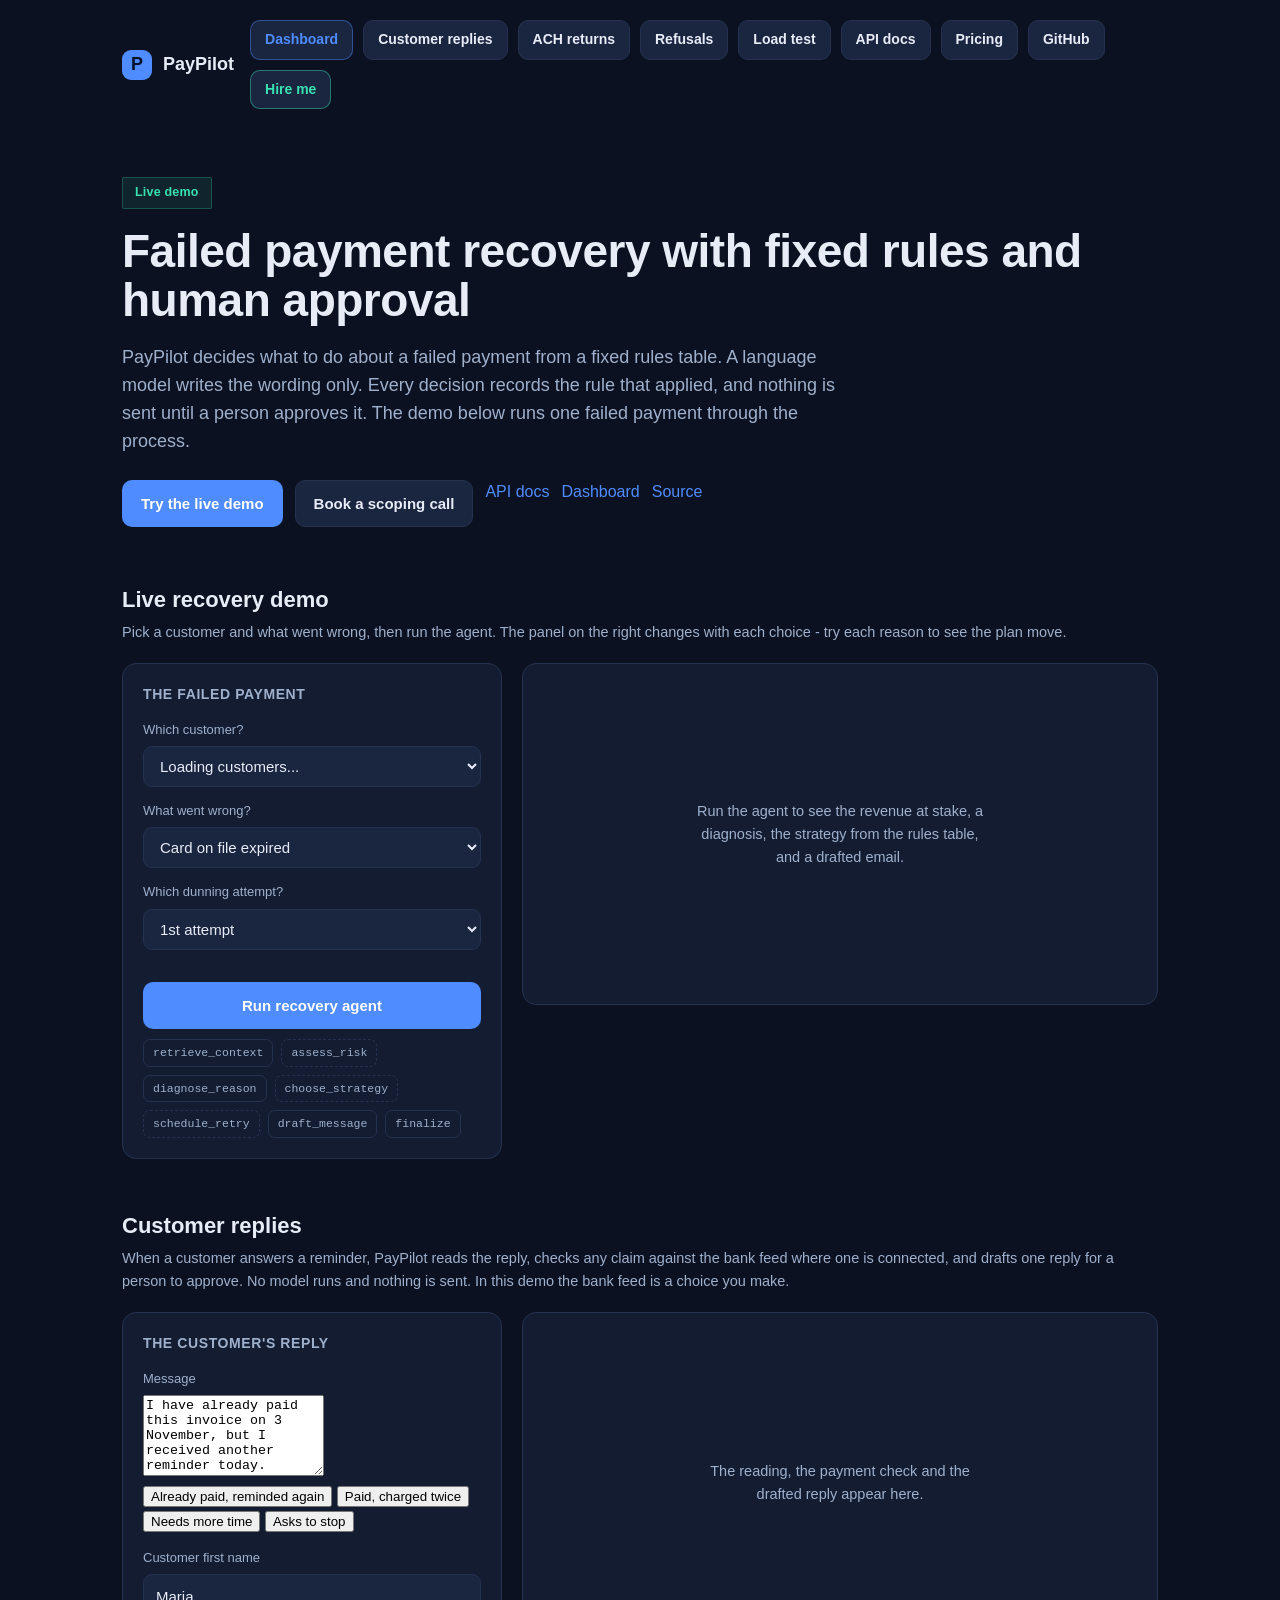
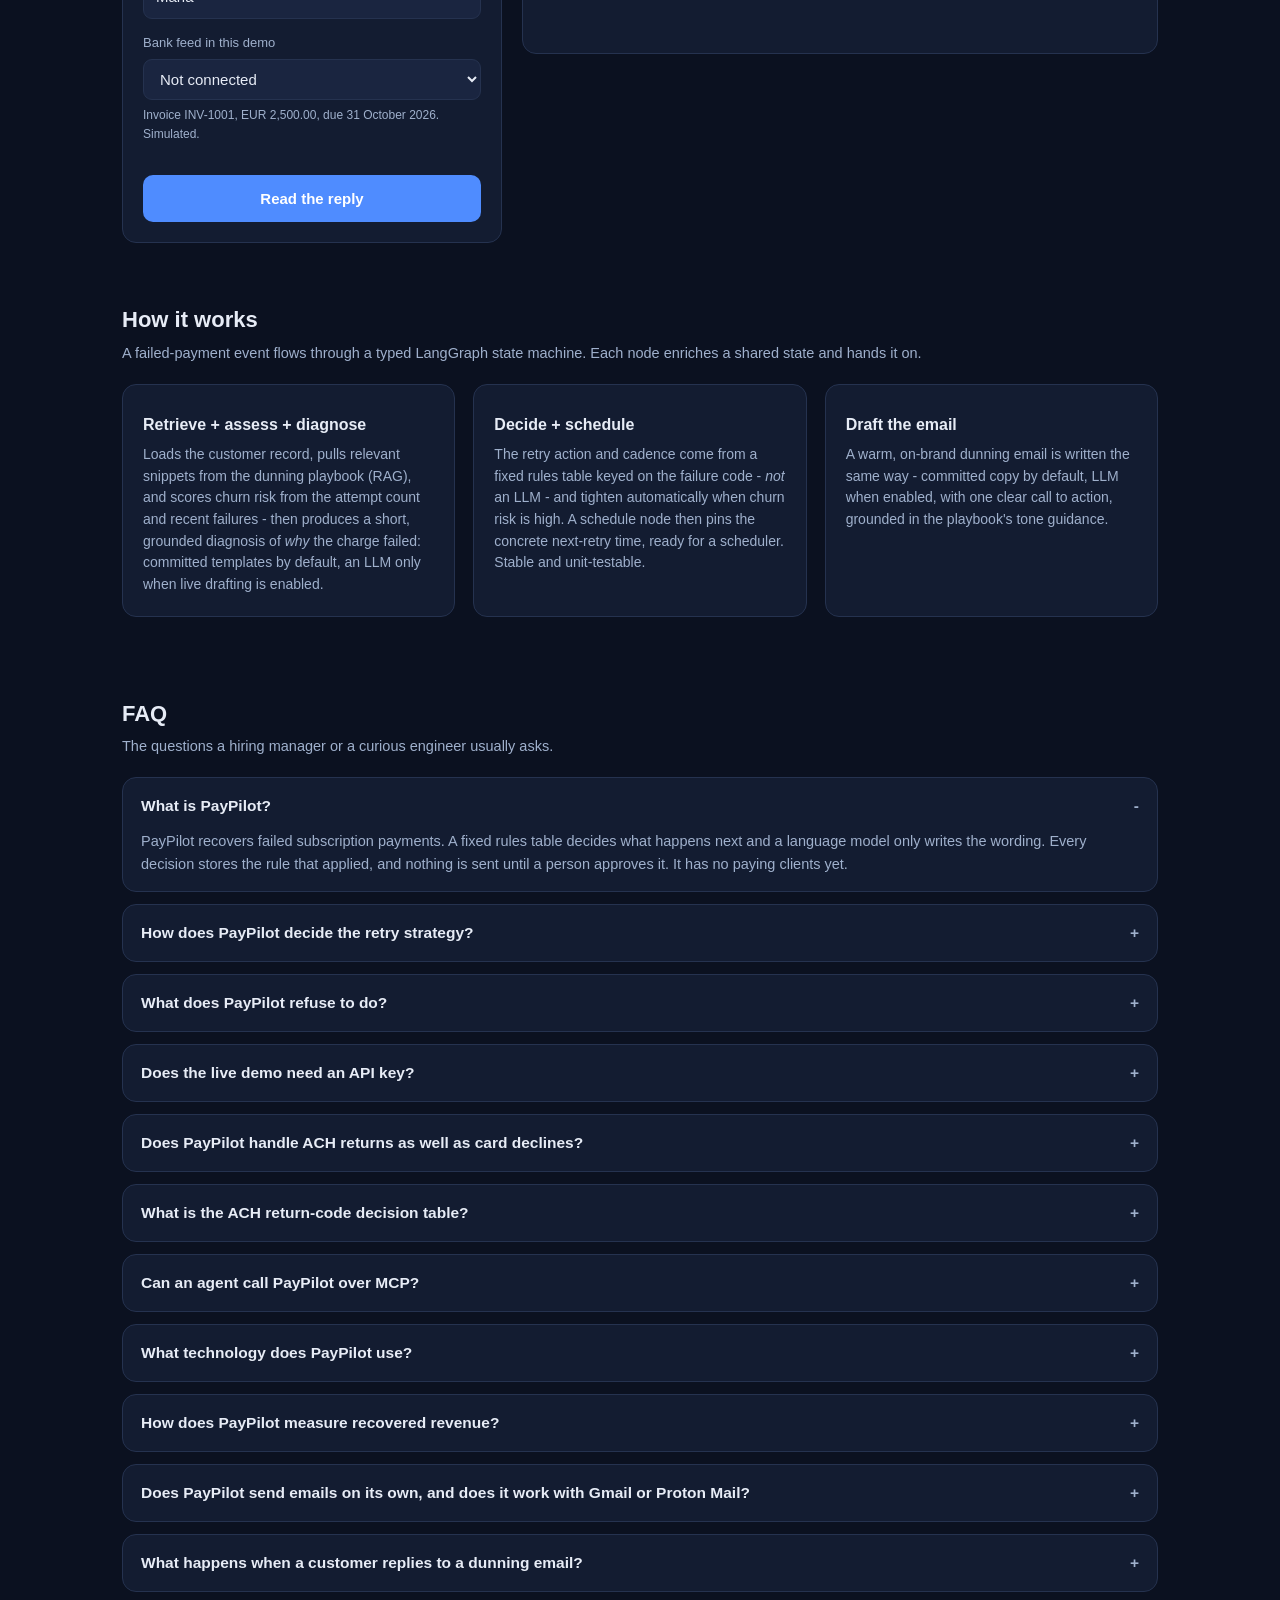
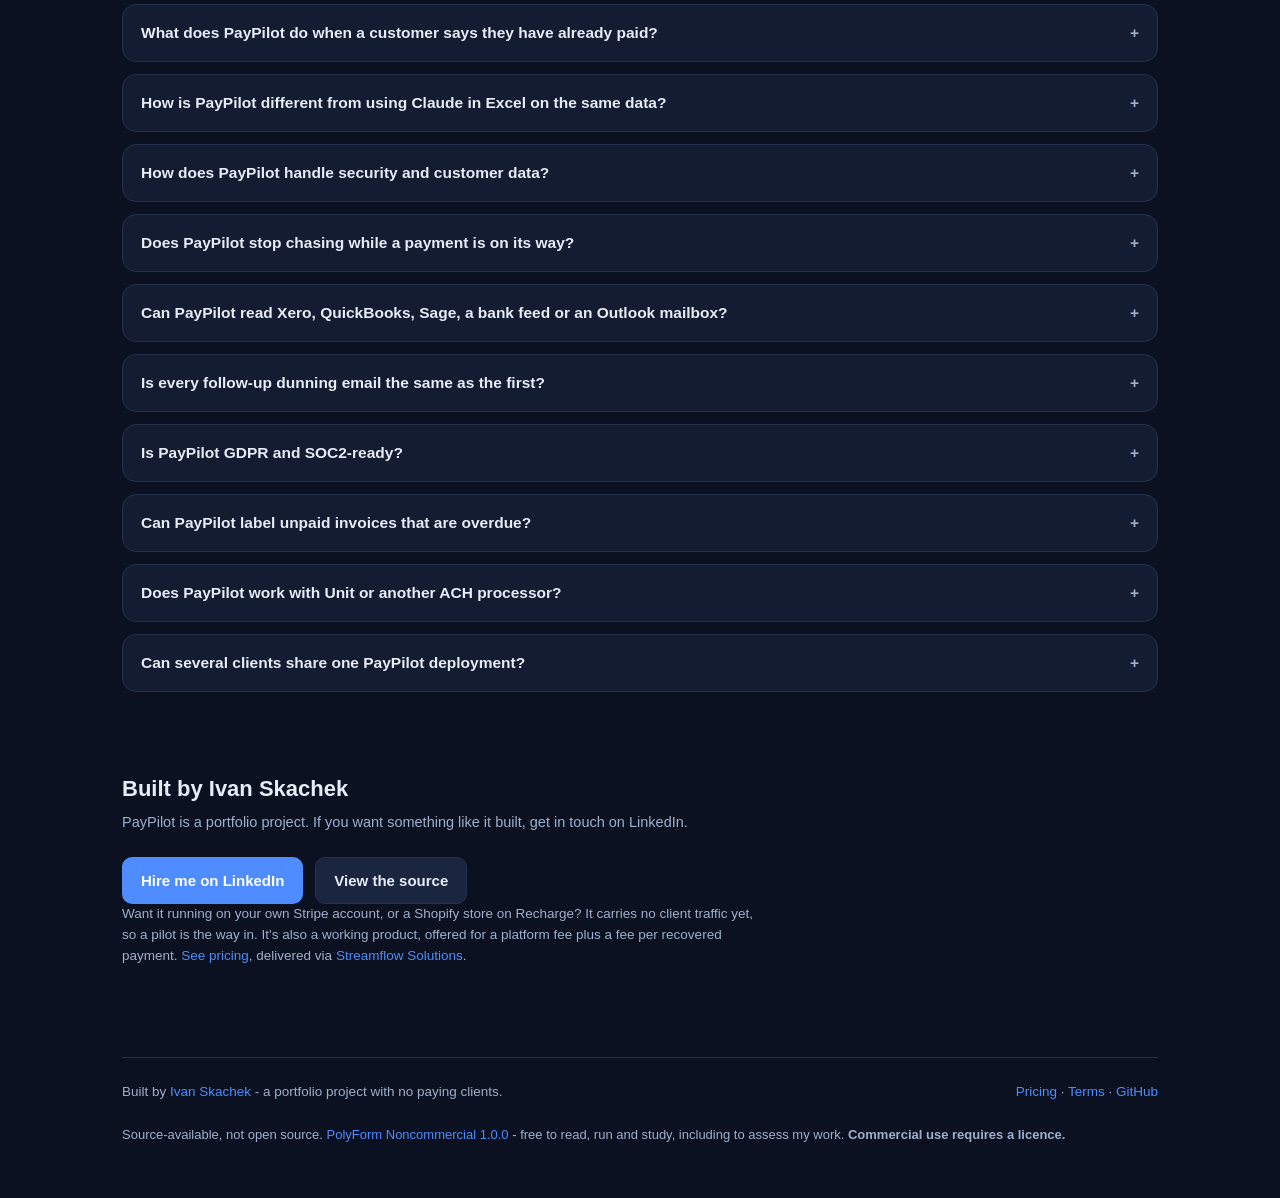
==== commit 01602e57: "Tenant chasing, reply reader, in-flight hold, security hardening, no-generated-deploys gate - Proper" ====
--- a/app/static/index.html
+++ b/app/static/index.html
@@ -3,27 +3,27 @@
 <head>
 <meta charset="UTF-8" />
 <meta name="viewport" content="width=device-width, initial-scale=1.0" />
-<title>PayPilot - an agent for failed payments that can be told no</title>
-<meta name="description" content="An agent that handles money and can be refused: a fixed rules table decides, the model writes the wording, a person approves every message." />
+<title>PayPilot - failed payment recovery, human approved</title>
+<meta name="description" content="Failed payment recovery. A fixed rules table decides what happens, a language model writes the wording only, and a person approves every message." />
 <link rel="canonical" href="https://paypilot.fly.dev/" />
 <meta property="og:type" content="website" />
 <meta property="og:url" content="https://paypilot.fly.dev/" />
-<meta property="og:title" content="PayPilot - an agent for failed payments that can be told no" />
+<meta property="og:title" content="PayPilot - failed payment recovery, human approved" />
 <meta property="og:description" content="A fixed rules table decides what happens to a failed payment, the model writes the wording, and a person approves every message. Nothing is sent by default." />
 <meta property="og:image" content="https://paypilot.fly.dev/static/og.png" />
 <meta property="og:image:width" content="2400" />
 <meta property="og:image:height" content="1260" />
-<meta property="og:image:alt" content="PayPilot - an agent for failed payments that can be told no" />
+<meta property="og:image:alt" content="PayPilot - failed payment recovery, human approved" />
 <meta property="og:site_name" content="PayPilot" />
 <meta property="og:locale" content="en_US" />
 <meta name="twitter:card" content="summary_large_image" />
-<meta name="twitter:title" content="PayPilot - an agent for failed payments that can be told no" />
+<meta name="twitter:title" content="PayPilot - failed payment recovery, human approved" />
 <meta name="twitter:description" content="A fixed rules table decides what happens to a failed payment, the model writes the wording, and a person approves every message. Nothing is sent by default." />
 <meta name="twitter:image" content="https://paypilot.fly.dev/static/og.png" />
-<meta name="twitter:image:alt" content="PayPilot - an agent for failed payments that can be told no" />
+<meta name="twitter:image:alt" content="PayPilot - failed payment recovery, human approved" />
 <meta name="author" content="Ivan Skachek" />
 <meta name="robots" content="index,follow" />
-<meta name="theme-color" content="#0b1120" />
+<meta name="theme-color" content="#ffffff" />
 <meta name="keywords" content="dunning agent, failed payment recovery, involuntary churn, subscription billing, AI agent, LangGraph, RAG, FastAPI" />
 <script type="application/ld+json">
 {
@@ -33,7 +33,7 @@
   "applicationCategory": "BusinessApplication",
   "operatingSystem": "Web",
   "url": "https://paypilot.fly.dev/",
-  "description": "A worked example of an agent that handles money and can be refused. For a failed subscription payment, a fixed rules table picks the retry strategy, the model only writes the wording, every decision stores the rule that fired, and a person approves every message. Nothing is sent by default. A portfolio project with no paying clients.",
+  "description": "Failed payment recovery with fixed rules and human approval. For a failed subscription payment, a fixed rules table picks the retry strategy, a language model only writes the wording, every decision stores the rule that applied, and a person approves every message. Nothing is sent by default. A project with no paying clients yet.",
   "featureList": [
     "Diagnoses why a charge failed, for card declines and returned ACH debits",
     "Retry cadence and escalation come from fixed rules tables; the language model only writes the message",
@@ -50,10 +50,10 @@
 }
 </script>
 <script type="application/ld+json">
-{ "@context": "https://schema.org", "@type": "Organization", "name": "PayPilot", "url": "https://paypilot.fly.dev/", "description": "A worked example of an agent for failed payments that can be told no.", "founder": { "@type": "Person", "name": "Ivan Skachek" }, "sameAs": ["https://github.com/IvanSFlowGit/paypilot", "https://www.linkedin.com/in/ivansflow/"] }
+{ "@context": "https://schema.org", "@type": "Organization", "name": "PayPilot", "url": "https://paypilot.fly.dev/", "description": "Failed payment recovery with fixed rules and human approval.", "founder": { "@type": "Person", "name": "Ivan Skachek" }, "sameAs": ["https://github.com/IvanSFlowGit/paypilot", "https://www.linkedin.com/in/ivansflow/"] }
 </script>
 <script type="application/ld+json">
-{ "@context": "https://schema.org", "@type": "WebSite", "name": "PayPilot", "url": "https://paypilot.fly.dev/", "description": "A worked example of an agent for failed payments that can be told no." }
+{ "@context": "https://schema.org", "@type": "WebSite", "name": "PayPilot", "url": "https://paypilot.fly.dev/", "description": "Failed payment recovery with fixed rules and human approval." }
 </script>
 <script type="application/ld+json">
 {
@@ -63,7 +63,7 @@
     {
       "@type": "Question",
       "name": "What is PayPilot?",
-      "acceptedAnswer": { "@type": "Answer", "text": "PayPilot is a worked example of an agent that handles money and can be told no. It deals with failed subscription payments. A fixed rules table decides what happens next and the language model only writes the wording. Every decision stores the rule that fired, and nothing is sent until a person approves it. It is a portfolio project with no paying clients." }
+      "acceptedAnswer": { "@type": "Answer", "text": "PayPilot recovers failed subscription payments. A fixed rules table decides what happens next and a language model only writes the wording. Every decision stores the rule that applied, and nothing is sent until a person approves it. It has no paying clients yet." }
     },
     {
       "@type": "Question",
@@ -113,7 +113,32 @@
     {
       "@type": "Question",
       "name": "What happens when a customer replies to a dunning email?",
-      "acceptedAnswer": { "@type": "Answer", "text": "The automated sequence for that invoice stops, so nothing talks over the customer and a person answers instead. Replies are noticed in two ways: an endpoint that a helpdesk rule or a person can call, and an opt-in watcher that reads a mailbox read-only (IMAP, Gmail or Microsoft Graph) and recognises a real reply by the invoice reference in each email. Out-of-office and bounce messages never stop it. Clearing the hold resumes the sequence at the right step. A reply with a large attachment is still caught by its headers. It has been tested on synthetic mail. A read-only dry run against a real mailbox has read its mail without error, but no real customer reply has been through it yet." }
+      "acceptedAnswer": { "@type": "Answer", "text": "The automated sequence for that invoice stops, so nothing talks over the customer and a person answers instead. Replies are noticed in two ways: an endpoint that a helpdesk rule or a person can call, and an opt-in watcher that reads a mailbox read-only (IMAP, Gmail or Microsoft Graph) and recognises a real reply by the invoice reference in each email. Out-of-office and bounce messages never stop it, and a bounce is reported as an undelivered reminder. Clearing the hold resumes the sequence at the right step. A reply with a large attachment is still caught by its headers. It has been tested on synthetic mail. A read-only dry run against a real mailbox has read its mail without error, but no real customer reply has been through it yet." }
+    },
+    {
+      "@type": "Question",
+      "name": "What does PayPilot do when a customer says they have already paid?",
+      "acceptedAnswer": { "@type": "Answer", "text": "It reads the reply, checks the claim against a bank feed where one is connected, and drafts one reply for a person to approve. It never says a payment was received unless a credit carrying the invoice number is found, and a pending credit is described as pending. With no bank feed, or a feed it cannot reach, the reply says so and goes to a person. Disputes, double charges, cancellations, shortfalls and requests to stop contact are routed to a person with a holding reply that admits nothing. No model runs, the customer's own words are never copied into the reply, and nothing is sent. The bank feed is simulated in the public demo." }
+    },
+    {
+      "@type": "Question",
+      "name": "How is PayPilot different from using Claude in Excel on the same data?",
+      "acceptedAnswer": { "@type": "Answer", "text": "Claude in Excel is a general assistant: a person asks, a model reads the workbook and answers or edits. That is useful for one-off analysis, and Anthropic's own documentation says the add-in sends the content it reads to Anthropic, that files from outside sources can carry hidden instructions, and that it should only be used on trusted spreadsheets. PayPilot is a fixed procedure. Which invoice gets which label, and whether chasing stops, is decided by written rules with no model in that step, so the same ledger gives the same answer every run and a customer's email cannot change the decision. The wording step masks names and addresses before it leaves, nothing is sent without a person approving it, and every outbound connection is listed and pinned by a test." }
+    },
+    {
+      "@type": "Question",
+      "name": "How does PayPilot handle security and customer data?",
+      "acceptedAnswer": { "@type": "Answer", "text": "It collects as little as it can. Customer names are replaced with salted hashes before the rules run, the reply reader and the decision step run no model, and the only text that reaches a model is a wording task with names and addresses masked. Bank, Xero, QuickBooks, Sage and mailbox access is read-only. Nothing is sent without a person approving it, and a request to stop contact outranks every other rule. Hostile input is treated as data: control characters are refused, quoted text is ignored and the customer's words are never copied into a reply. It has not had an external penetration test." }
+    },
+    {
+      "@type": "Question",
+      "name": "Does PayPilot stop chasing while a payment is on its way?",
+      "acceptedAnswer": { "@type": "Answer", "text": "Yes, where a bank feed shows a credit carrying the invoice number. A pending credit pauses the chase for 3 business days and a booked credit for 5, then the pause ends, so a payment that never arrives is chased again. An amount-only match does not pause anything. Those two periods are starting values, not measured figures, there is no bank holiday calendar, and this has only run on invented bank data." }
+    },
+    {
+      "@type": "Question",
+      "name": "Can PayPilot read Xero, QuickBooks, Sage, a bank feed or an Outlook mailbox?",
+      "acceptedAnswer": { "@type": "Answer", "text": "The readers are built and have only run on invented data. Xero and Sage can be limited to read-only scopes, and the code refuses any write scope. QuickBooks Online has no read-only scope, so only PayPilot's own client keeps it read-only: it allows a single kind of GET request and refuses everything else. The Outlook reader asks for Mail.Read only and keeps a message only when it matches a known invoice. The bank feed reader parses a standard bank response offline and has no live connection. A signed data processing agreement and a per-client credential come before any live use." }
     },
     {
       "@type": "Question",
@@ -128,7 +153,7 @@
     {
       "@type": "Question",
       "name": "Can PayPilot label unpaid invoices that are overdue?",
-      "acceptedAnswer": { "@type": "Answer", "text": "Yes, as a separate layer from the card decline table. It reads a CSV export plus a few facts you supply (chases sent, replies received, a dispute flag, a promised-by date) and returns one of five labels or UNKNOWN, with the rule that fired. It is arithmetic and flags only, with no model, and an untracked reply count is UNKNOWN rather than zero. It has only run on invented data and has never seen a real business's export. It does not read a mailbox." }
+      "acceptedAnswer": { "@type": "Answer", "text": "Yes, as a separate layer from the card decline table. It reads a CSV export plus a few facts you supply (chases sent, replies received, a dispute flag, a promised-by date) and returns one of five labels or UNKNOWN, with the rule that fired. It is arithmetic and flags only, with no model, and an untracked reply count is UNKNOWN rather than zero. Readers for Xero, QuickBooks Online and Sage invoices exist and have only run on invented data, as has the label layer itself; none has seen a real business's records." }
     },
     {
       "@type": "Question",
@@ -163,7 +188,7 @@
   html, body { margin: 0; padding: 0; }
   body {
     font-family: var(--sans);
-    background: radial-gradient(1200px 600px at 70% -10%, #16213c 0%, var(--bg) 55%);
+    background: var(--bg);
     color: var(--ink);
     line-height: 1.55;
     -webkit-font-smoothing: antialiased;
@@ -179,7 +204,7 @@
   .logo { display: flex; align-items: center; gap: 11px; font-weight: 700; font-size: 18px; }
   .logo .mark {
     width: 30px; height: 30px; border-radius: 9px;
-    background: linear-gradient(135deg, var(--brand), var(--brand-2));
+    background: var(--brand);
     display: grid; place-items: center; color: #06122b; font-weight: 800;
   }
   .top nav { display: flex; gap: 10px; align-items: center; font-size: 14px; flex-wrap: wrap; }
@@ -199,10 +224,10 @@
     display: inline-flex; align-items: center; gap: 8px;
     font-size: 12.5px; color: var(--brand-2);
     background: rgba(56,225,176,.09); border: 1px solid rgba(56,225,176,.25);
-    padding: 5px 12px; border-radius: 999px; font-weight: 600; letter-spacing: .2px;
+    padding: 5px 12px; border-radius:2px; font-weight: 600; letter-spacing: .2px;
   }
   h1 { font-size: clamp(30px, 5vw, 46px); line-height: 1.08; margin: 18px 0 14px; letter-spacing: -.5px; }
-  h1 .grad { background: linear-gradient(120deg, var(--brand), var(--brand-2)); -webkit-background-clip: text; background-clip: text; color: transparent; }
+  h1 .grad { color:inherit; }
   .lede { font-size: 18px; color: var(--muted); max-width: 726px; }
   .cta-row { display: flex; gap: 12px; flex-wrap: wrap; margin-top: 24px; }
   .btn {
@@ -211,7 +236,7 @@
     background: var(--panel-2); color: var(--ink); transition: .15s;
   }
   .btn:hover { border-color: var(--brand); }
-  .btn.primary { background: linear-gradient(120deg, var(--brand), #3f7bff); border-color: transparent; color: #fff; }
+  .btn.primary { background: var(--brand); border-color: transparent; color: #fff; }
   .btn.primary:hover { filter: brightness(1.08); }
   .btn[disabled] { opacity: .55; cursor: progress; }
 
@@ -219,7 +244,7 @@
   .stats b { color: var(--ink); }
 
   section.demo { padding: 30px 0 20px; }
-  .portfolio { display: flex; align-items: baseline; gap: 12px; flex-wrap: wrap; margin: 4px 0 20px; padding: 14px 18px; border: 1px solid rgba(56,225,176,.3); border-radius: 12px; background: linear-gradient(180deg, rgba(56,225,176,.08), var(--panel)); }
+  .portfolio { display: flex; align-items: baseline; gap: 12px; flex-wrap: wrap; margin: 4px 0 20px; padding: 14px 18px; border: 1px solid rgba(56,225,176,.3); border-radius: 12px; background: var(--panel); }
   .portfolio-num { font-size: 26px; font-weight: 800; color: var(--brand-2); letter-spacing: -.5px; }
   .portfolio-label { color: var(--muted); font-size: 14px; }
   .portfolio-eyebrow { flex: 0 0 100%; color: var(--muted); font-size: 11px; text-transform: uppercase; letter-spacing: 1px; margin-bottom: 2px; }
@@ -269,7 +294,7 @@
   .strategy-grid .cell.wide { grid-column: 1 / -1; }
   .strategy-grid .cell.wide .val { font-family: var(--sans); font-size: 14px; color: var(--ink); }
   .chip { font-family: var(--mono); font-size: 12px; background: rgba(79,140,255,.13); border: 1px solid rgba(79,140,255,.3); color: var(--brand); padding: 2px 8px; border-radius: 6px; }
-  .block.impact { border-color: rgba(56,225,176,.35); background: linear-gradient(180deg, rgba(56,225,176,.07), var(--panel-2)); }
+  .block.impact { border-color: rgba(56,225,176,.35); background: var(--panel); }
   .block.impact .k { color: var(--brand-2); }
   .impact-hero { font-size: 30px; font-weight: 800; color: var(--brand-2); letter-spacing: -.5px; margin: 2px 0 14px; }
   .impact-hero span { font-size: 15px; font-weight: 500; color: var(--muted); letter-spacing: 0; }
@@ -306,6 +331,7 @@
   footer { border-top: 1px solid var(--line); margin-top: 30px; padding: 24px 0 40px; color: var(--muted); font-size: 13.5px; display: flex; justify-content: space-between; flex-wrap: wrap; gap: 12px; }
   code.inline { font-family: var(--mono); background: var(--panel-2); border: 1px solid var(--line); padding: 1px 6px; border-radius: 5px; font-size: 13px; }
 </style>
+<link rel="stylesheet" href="/static/paypilot.css" />
 </head>
 <body>
 <div class="wrap">
@@ -314,6 +340,7 @@
     <div class="logo"><span class="mark">P</span> PayPilot</div>
     <nav>
       <a class="nav-dash" href="/report/sample">Dashboard</a>
+      <a href="#replies">Customer replies</a>
       <a href="/ach-returns">ACH returns</a>
       <a href="/refusals-sample">Refusals</a>
       <a href="/loadtest">Load test</a>
@@ -325,27 +352,19 @@
   </header>
 
   <section class="hero">
-    <span class="pill" id="modePill">● live demo</span>
-    <h1>An agent that handles money<br /><span class="grad">needs something that can say no.</span></h1>
+    <span class="pill" id="modePill">Live demo</span>
+    <h1>Failed payment recovery with fixed rules and human approval</h1>
     <p class="lede">
-      A failed-payment event comes in. A <b>fixed rules table</b> decides what happens next,
-      the model only writes the <b>wording</b>, every decision stores the <b>rule that fired</b>,
-      and nothing is sent until a <b>person approves</b> it. The demo below runs one failed
-      payment through it.
+      PayPilot decides what to do about a failed payment from a fixed rules table. A language model
+      writes the wording only. Every decision records the rule that applied, and nothing is sent until
+      a person approves it. The demo below runs one failed payment through the process.
     </p>
     <div class="cta-row">
       <a class="btn primary" href="#try">Try the live demo</a>
       <a class="btn" href="https://calendly.com/streamflow-solutions/clarity-call" target="_blank" rel="noopener">Book a scoping call</a>
-      <a class="btn nav-hire" href="https://www.linkedin.com/in/ivansflow/" target="_blank" rel="noopener">Hire the builder</a>
-      <a class="btn" href="/docs">Open API docs</a>
-      <a class="btn" href="/report/sample">See the dashboard</a>
-      <a class="btn" href="https://github.com/IvanSFlowGit/paypilot" target="_blank" rel="noopener">View source</a>
-    </div>
-    <div class="stats">
-      <span><b>Rule fired</b> recorded with the decision</span>
-      <span><b>Blocks</b>, not warns</span>
-      <span><b>Person approves</b> every message</span>
-      <span><b>Test and evaluation</b> suite, offline</span>
+      <a class="textlink" href="/docs">API docs</a>
+      <a class="textlink" href="/report/sample">Dashboard</a>
+      <a class="textlink" href="https://github.com/IvanSFlowGit/paypilot" target="_blank" rel="noopener">Source</a>
     </div>
   </section>
 
@@ -357,11 +376,7 @@
       </div>
     </div>
 
-    <div class="portfolio" id="portfolioHook" hidden>
-      <span class="portfolio-eyebrow">Whole sample book (fixed - not the selection below)</span>
-      <span class="portfolio-num" id="portfolioNum"></span>
-      <span class="portfolio-label" id="portfolioLabel"></span>
-    </div>
+    
 
     <div class="grid">
       <div class="card">
@@ -396,11 +411,7 @@
       <div class="card out" id="out" role="status" aria-live="polite" aria-atomic="true">
         <div class="empty" id="emptyState">
           <div class="empty-inner">
-            <div class="empty-ic" aria-hidden="true">✨</div>
-            <p>Run the agent to see the <b style="color:var(--brand-2)">revenue at stake</b>, a
-            <b style="color:var(--brand)">diagnosis</b>, a deterministic
-            <b style="color:var(--ink)">strategy</b>, and a drafted
-            <b style="color:var(--warn)">email</b> appear here.</p>
+            <p>Run the agent to see the revenue at stake, a diagnosis, the strategy from the rules table, and a drafted email.</p>
           </div>
         </div>
         <div id="result" style="display:none"></div>
@@ -408,22 +419,53 @@
     </div>
   </section>
 
-  <section class="how">
+    <section class="demo" id="replies">
+    <h2>Customer replies</h2>
+    <p class="sub">When a customer answers a reminder, PayPilot reads the reply, checks any claim against the bank feed where one is connected, and drafts one reply for a person to approve. No model runs and nothing is sent. In this demo the bank feed is a choice you make.</p>
+    <div class="grid">
+      <div class="card">
+        <h3>The customer's reply</h3>
+        <label for="rmsg">Message</label>
+        <textarea id="rmsg" rows="5" maxlength="4000">I have already paid this invoice on 3 November, but I received another reminder today.</textarea>
+        <div class="samples" id="rsamples">
+          <button type="button" class="textbtn" data-m="I have already paid this invoice on 3 November, but I received another reminder today.">Already paid, reminded again</button>
+          <button type="button" class="textbtn" data-m="I paid last week but I was charged twice.">Paid, charged twice</button>
+          <button type="button" class="textbtn" data-m="Could I have more time? I will pay on 20 December.">Needs more time</button>
+          <button type="button" class="textbtn" data-m="Please stop emailing me about this.">Asks to stop</button>
+        </div>
+        <label for="rname">Customer first name</label>
+        <input id="rname" type="text" maxlength="40" value="Maria" autocomplete="off" />
+        <label for="rfeed">Bank feed in this demo</label>
+        <select id="rfeed">
+          <option value="not_connected">Not connected</option>
+          <option value="none">Connected, no matching payment</option>
+          <option value="pending">Matching payment, pending</option>
+          <option value="booked">Matching payment, booked</option>
+          <option value="partial">Matching payment, part of the amount</option>
+          <option value="unreachable">Connected, feed not reachable</option>
+        </select>
+        <p class="field-note">Invoice INV-1001, EUR 2,500.00, due 31 October 2026. Simulated.</p>
+        <button class="btn primary run" id="rrunBtn" type="button">Read the reply</button>
+      </div>
+      <div class="card out" id="rout" role="status" aria-live="polite" aria-atomic="true">
+        <div class="empty"><div class="empty-inner"><p>The reading, the payment check and the drafted reply appear here.</p></div></div>
+      </div>
+    </div>
+  </section>
+
+<section class="how">
     <h2>How it works</h2>
     <p class="sub">A failed-payment event flows through a typed LangGraph state machine. Each node enriches a shared state and hands it on.</p>
     <div class="how-grid">
       <div class="card">
-        <div class="ic" aria-hidden="true">🔎</div>
         <h3 style="color:var(--ink);text-transform:none;letter-spacing:0;font-size:16px;margin:8px 0 0">Retrieve + assess + diagnose</h3>
         <p>Loads the customer record, pulls relevant snippets from the dunning playbook (RAG), and scores churn risk from the attempt count and recent failures - then produces a short, grounded diagnosis of <i>why</i> the charge failed: committed templates by default, an LLM only when live drafting is enabled.</p>
       </div>
       <div class="card">
-        <div class="ic" aria-hidden="true">⚙️</div>
         <h3 style="color:var(--ink);text-transform:none;letter-spacing:0;font-size:16px;margin:8px 0 0">Decide + schedule</h3>
         <p>The retry action and cadence come from a fixed rules table keyed on the failure code - <i>not</i> an LLM - and tighten automatically when churn risk is high. A schedule node then pins the concrete next-retry time, ready for a scheduler. Stable and unit-testable.</p>
       </div>
       <div class="card">
-        <div class="ic" aria-hidden="true">✉️</div>
         <h3 style="color:var(--ink);text-transform:none;letter-spacing:0;font-size:16px;margin:8px 0 0">Draft the email</h3>
         <p>A warm, on-brand dunning email is written the same way - committed copy by default, LLM when enabled, with one clear call to action, grounded in the playbook's tone guidance.</p>
       </div>
@@ -436,7 +478,7 @@
     <div class="faq">
       <details open>
         <summary>What is PayPilot?</summary>
-        <p>PayPilot is a worked example of an agent that handles money and can be told no. It deals with failed subscription payments. A fixed rules table decides what happens next and the language model only writes the wording. Every decision stores the rule that fired, and nothing is sent until a person approves it. It is a portfolio project with no paying clients.</p>
+        <p>PayPilot recovers failed subscription payments. A fixed rules table decides what happens next and a language model only writes the wording. Every decision stores the rule that applied, and nothing is sent until a person approves it. It has no paying clients yet.</p>
       </details>
       <details>
         <summary>How does PayPilot decide the retry strategy?</summary>
@@ -476,7 +518,27 @@
       </details>
       <details>
         <summary>What happens when a customer replies to a dunning email?</summary>
-        <p>The automated sequence for that invoice stops, so nothing talks over the customer and a person answers instead. Replies are noticed in two ways: an endpoint that a helpdesk rule or a person can call, and an opt-in watcher that reads a mailbox read-only (IMAP, Gmail or Microsoft Graph) and recognises a real reply by the invoice reference in each email. Out-of-office and bounce messages never stop it. Clearing the hold resumes the sequence at the right step. A reply with a large attachment is still caught by its headers. It has been tested on synthetic mail. A read-only dry run against a real mailbox has read its mail without error, but no real customer reply has been through it yet.</p>
+        <p>The automated sequence for that invoice stops, so nothing talks over the customer and a person answers instead. Replies are noticed in two ways: an endpoint that a helpdesk rule or a person can call, and an opt-in watcher that reads a mailbox read-only (IMAP, Gmail or Microsoft Graph) and recognises a real reply by the invoice reference in each email. Out-of-office and bounce messages never stop it, and a bounce is reported as an undelivered reminder. Clearing the hold resumes the sequence at the right step. A reply with a large attachment is still caught by its headers. It has been tested on synthetic mail. A read-only dry run against a real mailbox has read its mail without error, but no real customer reply has been through it yet.</p>
+      </details>
+      <details>
+        <summary>What does PayPilot do when a customer says they have already paid?</summary>
+        <p>It reads the reply, checks the claim against a bank feed where one is connected, and drafts one reply for a person to approve. It never says a payment was received unless a credit carrying the invoice number is found, and a pending credit is described as pending. With no bank feed, or a feed it cannot reach, the reply says so and goes to a person. Disputes, double charges, cancellations, shortfalls and requests to stop contact are routed to a person with a holding reply that admits nothing. No model runs, the customer's own words are never copied into the reply, and nothing is sent. The bank feed is simulated in the public demo.</p>
+      </details>
+      <details>
+        <summary>How is PayPilot different from using Claude in Excel on the same data?</summary>
+        <p>Claude in Excel is a general assistant: a person asks, a model reads the workbook and answers or edits. That is useful for one-off analysis, and Anthropic's own documentation says the add-in sends the content it reads to Anthropic, that files from outside sources can carry hidden instructions, and that it should only be used on trusted spreadsheets. PayPilot is a fixed procedure. Which invoice gets which label, and whether chasing stops, is decided by written rules with no model in that step, so the same ledger gives the same answer every run and a customer's email cannot change the decision. The wording step masks names and addresses before it leaves, nothing is sent without a person approving it, and every outbound connection is listed and pinned by a test.</p>
+      </details>
+      <details>
+        <summary>How does PayPilot handle security and customer data?</summary>
+        <p>It collects as little as it can. Customer names are replaced with salted hashes before the rules run, the reply reader and the decision step run no model, and the only text that reaches a model is a wording task with names and addresses masked. Bank, Xero, QuickBooks, Sage and mailbox access is read-only. Nothing is sent without a person approving it, and a request to stop contact outranks every other rule. Hostile input is treated as data: control characters are refused, quoted text is ignored and the customer's words are never copied into a reply. It has not had an external penetration test.</p>
+      </details>
+      <details>
+        <summary>Does PayPilot stop chasing while a payment is on its way?</summary>
+        <p>Yes, where a bank feed shows a credit carrying the invoice number. A pending credit pauses the chase for 3 business days and a booked credit for 5, then the pause ends, so a payment that never arrives is chased again. An amount-only match does not pause anything. Those two periods are starting values, not measured figures, there is no bank holiday calendar, and this has only run on invented bank data.</p>
+      </details>
+      <details>
+        <summary>Can PayPilot read Xero, QuickBooks, Sage, a bank feed or an Outlook mailbox?</summary>
+        <p>The readers are built and have only run on invented data. Xero and Sage can be limited to read-only scopes, and the code refuses any write scope. QuickBooks Online has no read-only scope, so only PayPilot's own client keeps it read-only: it allows a single kind of GET request and refuses everything else. The Outlook reader asks for Mail.Read only and keeps a message only when it matches a known invoice. The bank feed reader parses a standard bank response offline and has no live connection. A signed data processing agreement and a per-client credential come before any live use.</p>
       </details>
       <details>
         <summary>Is every follow-up dunning email the same as the first?</summary>
@@ -488,7 +550,7 @@
       </details>
       <details>
         <summary>Can PayPilot label unpaid invoices that are overdue?</summary>
-        <p>Yes, as a separate layer from the card decline table. It reads a CSV export plus a few facts you supply (chases sent, replies received, a dispute flag, a promised-by date) and returns one of five labels or UNKNOWN, with the rule that fired. It is arithmetic and flags only, with no model, and an untracked reply count is UNKNOWN rather than zero. It has only run on invented data and has never seen a real business's export. It does not read a mailbox.</p>
+        <p>Yes, as a separate layer from the card decline table. It reads a CSV export plus a few facts you supply (chases sent, replies received, a dispute flag, a promised-by date) and returns one of five labels or UNKNOWN, with the rule that fired. It is arithmetic and flags only, with no model, and an untracked reply count is UNKNOWN rather than zero. Readers for Xero, QuickBooks Online and Sage invoices exist and have only run on invented data, as has the label layer itself; none has seen a real business's records.</p>
       </details>
       <details>
         <summary>Does PayPilot work with Unit or another ACH processor?</summary>
@@ -501,14 +563,14 @@
     </div>
   </section>
 
-  <section class="how" id="hire" style="text-align:center">
+  <section class="how" id="hire">
     <h2>Built by Ivan Skachek</h2>
-    <p class="sub" style="max-width:560px;margin:6px auto 0">PayPilot is a portfolio project. If you want an engineer who ships production-shaped AI systems - agents, RAG, typed APIs, tests, and a live deploy - let's talk.</p>
-    <div class="cta-row" style="justify-content:center">
+    <p class="sub" style="max-width:640px">PayPilot is a portfolio project. If you want something like it built, get in touch on LinkedIn.</p>
+    <div class="cta-row">
       <a class="btn primary" href="https://www.linkedin.com/in/ivansflow/" target="_blank" rel="noopener">Hire me on LinkedIn</a>
       <a class="btn" href="https://github.com/IvanSFlowGit/paypilot" target="_blank" rel="noopener">View the source</a>
     </div>
-    <p class="sub" style="max-width:560px;margin:22px auto 0;font-size:13.5px">
+    <p class="sub" style="max-width:640px;font-size:13.5px">
       Want it running on your own Stripe account, or a Shopify store on Recharge? It carries no
       client traffic yet, so a pilot is the way in. It's also a working product, offered for a
       platform fee plus a fee per recovered payment.
@@ -525,194 +587,6 @@
 
 </div>
 
-<script>
-const $ = (s) => document.querySelector(s);
-let CUSTOMERS = [];
-
-async function loadConfig() {
-  try {
-    const r = await fetch("/config");
-    const cfg = await r.json();
-    CUSTOMERS = cfg.customers || [];
-    const sel = $("#customer");
-    // Escape every field even though this is trusted seed config - a stray quote
-    // in a name/plan would otherwise break the option markup.
-    sel.innerHTML = CUSTOMERS.map(c => {
-      const id = escapeHtml(c.id), plan = escapeHtml(c.plan), name = escapeHtml(c.name);
-      const mrr = escapeHtml(String(c.mrr)), fc = escapeHtml(c.last_failure_code || "");
-      const cur = escapeHtml((c.currency || "usd"));
-      const sym = curSymbol(cur);
-      return `<option value="${id}" data-plan="${plan}" data-mrr="${mrr}" data-fc="${fc}" data-cur="${cur}">${name} - ${plan} (${sym}${mrr}/mo)</option>`;
-    }).join("");
-    const pill = $("#modePill");
-    if (cfg.mock) {
-      pill.textContent = "● demo mode - deterministic, no API key needed";
-      pill.style.color = "var(--warn)";
-      pill.style.borderColor = "rgba(255,180,84,.35)";
-      pill.style.background = "rgba(255,180,84,.08)";
-    } else {
-      pill.textContent = "● live - powered by " + (cfg.model || "OpenAI");
-    }
-    syncCustomer();
-  } catch (e) {
-    $("#customer").innerHTML = '<option value="cust_001">Acme Robotics - Scale</option>';
-  }
-}
-
-function curSymbol(code) {
-  return { usd:"$", eur:"€", gbp:"£", USD:"$", EUR:"€", GBP:"£" }[code] || "";
-}
-
-function syncCustomer() {
-  const opt = $("#customer").selectedOptions[0];
-  if (!opt) return;
-  const fc = opt.getAttribute("data-fc");
-  if (fc) $("#failure").value = fc;
-  const mrr = opt.getAttribute("data-mrr");
-  const sym = curSymbol(opt.getAttribute("data-cur") || "usd");
-  $("#amountNote").textContent = mrr ? `Amount on this invoice: ${sym}${mrr}` : "";
-}
-$("#customer").addEventListener("change", syncCustomer);
-
-function setFlow(active) {
-  document.querySelectorAll("#flow .node").forEach(n => {
-    n.classList.toggle("active", active.includes(n.getAttribute("data-n")));
-  });
-}
-
-async function run() {
-  const btn = $("#runBtn");
-  const opt = $("#customer").selectedOptions[0];
-  const mrr = parseFloat(opt?.getAttribute("data-mrr") || "0");
-  const payload = {
-    customer_id: $("#customer").value,
-    amount: mrr,
-    currency: opt?.getAttribute("data-cur") || "usd",
-    failure_code: $("#failure").value,
-    attempt: parseInt($("#attempt").value, 10) || 1,
-  };
-  btn.disabled = true;
-  btn.innerHTML = '<span class="spinner" aria-hidden="true"></span> Running...';
-  $("#emptyState").style.display = "none";
-  const res = $("#result");
-  res.style.display = "block";
-  res.innerHTML = '<div class="block"><div class="v" style="color:var(--muted)">Running the recovery graph...</div></div>';
-
-  // animate the flow while we wait - but honour reduced-motion preference
-  const order = ["retrieve","risk","diagnose","strategy","schedule","draft","finalize"];
-  const steps = order.map((_, i) => order.slice(0, i + 1));
-  const reduceMotion = window.matchMedia && window.matchMedia("(prefers-reduced-motion: reduce)").matches;
-  let i = 0;
-  const anim = reduceMotion ? null : setInterval(() => { setFlow(steps[Math.min(i++, steps.length-1)]); }, 260);
-
-  try {
-    const r = await fetch("/payment-failed", {
-      method: "POST",
-      headers: { "Content-Type": "application/json" },
-      body: JSON.stringify(payload),
-    });
-    if (!r.ok) throw new Error("HTTP " + r.status);
-    const d = await r.json();
-    clearInterval(anim);
-    setFlow(order);
-    const s = d.strategy || {};
-    const sc = d.schedule || {};
-    const im = d.impact || {};
-    const rk = d.risk || {};
-    const churn = String(im.churn_risk || rk.churn_risk || "low");
-    const churnColor = churn === "high" ? "var(--warn)" : churn === "medium" ? "var(--brand)" : "var(--brand-2)";
-    const churnBadge = `<span class="chip" style="margin-left:auto;color:${churnColor};border-color:${churnColor};background:transparent">churn risk: ${escapeHtml(churn)}</span>`;
-    const escBadge = s.escalated ? ` <span class="chip" style="color:var(--warn);border-color:rgba(255,180,84,.4);background:rgba(255,180,84,.1)">escalated</span>` : "";
-    const money = (n) => (im.currency === "USD" ? "$" : "") + Number(n || 0).toLocaleString(undefined, {maximumFractionDigits: 0}) + (im.currency && im.currency !== "USD" ? " " + escapeHtml(im.currency) : "");
-    const pct = Math.round((im.recovery_likelihood || 0) * 100);
-    res.innerHTML = `
-      <div class="block impact">
-        <div class="k"><span aria-hidden="true">💰</span> Revenue impact ${churnBadge}</div>
-        <div class="impact-hero">${money(im.expected_recovered)} <span>likely recovered</span></div>
-        <div class="impact-grid">
-          <div class="cell"><div class="lbl">At risk now</div><div class="val">${money(im.amount_at_risk)}</div></div>
-          <div class="cell"><div class="lbl">Recovery likelihood</div><div class="val">${pct}%</div></div>
-          <div class="cell"><div class="lbl">Annual value if they churn</div><div class="val">${money(im.annual_value_at_risk)}</div></div>
-        </div>
-        <div class="impact-note">Illustrative estimate from the failure type and the customer's plan value.</div>
-      </div>
-      <div class="block diagnosis">
-        <div class="k"><span aria-hidden="true">🔎</span> Diagnosis</div>
-        <div class="v">${escapeHtml(d.diagnosis || "")}</div>
-      </div>
-      <div class="block">
-        <div class="k"><span aria-hidden="true">⚙️</span> Strategy <span class="chip">deterministic</span>${escBadge}</div>
-        <div class="strategy-grid">
-          <div class="cell"><div class="lbl">Action</div><div class="val">${escapeHtml(humanize(s.action))}</div></div>
-          <div class="cell"><div class="lbl">Retry in</div><div class="val">${escapeHtml(String(s.retry_in_days ?? "-"))} day${s.retry_in_days === 1 ? "" : "s"}</div></div>
-          <div class="cell wide"><div class="lbl">Next retry scheduled</div><div class="val">${escapeHtml(sc.retry_on || "-")} <span style="color:var(--muted);font-size:12px">(${escapeHtml(sc.timezone || "UTC")})</span></div></div>
-          <div class="cell wide"><div class="lbl">Offer / rationale</div><div class="val">${escapeHtml(s.offer || "-")}</div></div>
-        </div>
-      </div>
-      <div class="block message">
-        <div class="k"><span aria-hidden="true">✉️</span> Drafted dunning email <button class="copy-btn" onclick="copyEmail(this)" aria-label="Copy the drafted email">Copy</button></div>
-        <div class="v">${escapeHtml(d.message || "")}${d.disclosure ? `<div class="disclosure">${escapeHtml(d.disclosure)}</div>` : ""}</div>
-      </div>`;
-    window.__lastEmail = d.disclosure ? `${d.message || ""}\n\n${d.disclosure}` : (d.message || "");
-  } catch (e) {
-    clearInterval(anim);
-    res.innerHTML = `<div class="block"><div class="k" style="color:var(--warn)">Error</div><div class="v">${escapeHtml(e.message)}. If a real key was just added, the first call also builds the vector store - try again.</div></div>`;
-  } finally {
-    btn.disabled = false;
-    btn.textContent = "Run recovery agent";
-  }
-}
-function escapeHtml(s) {
-  return String(s).replace(/[&<>"']/g, c => ({ "&":"&amp;","<":"&lt;",">":"&gt;",'"':"&quot;","'":"&#39;" }[c]));
-}
-function humanize(s) {
-  if (!s) return "-";
-  return String(s).replace(/_/g, " ").replace(/^\w/, c => c.toUpperCase());
-}
-function copyEmail(btn) {
-  const text = window.__lastEmail || "";
-  const done = () => { btn.textContent = "Copied"; setTimeout(() => { btn.textContent = "Copy"; }, 1500); };
-  const fail = () => { btn.textContent = "Copy failed"; setTimeout(() => { btn.textContent = "Copy"; }, 1500); };
-  if (navigator.clipboard && navigator.clipboard.writeText) {
-    navigator.clipboard.writeText(text).then(done).catch(fail);
-    return;
-  }
-  // Fallback for insecure contexts / older browsers where clipboard API is absent.
-  try {
-    const ta = document.createElement("textarea");
-    ta.value = text; ta.style.position = "fixed"; ta.style.opacity = "0";
-    document.body.appendChild(ta); ta.focus(); ta.select();
-    document.execCommand("copy"); document.body.removeChild(ta); done();
-  } catch (e) { fail(); }
-}
-async function loadPortfolio() {
-  try {
-    const r = await fetch("/portfolio-impact");
-    const a = await r.json();
-    if (!a || !a.count) return;
-    const fmt = (amt, code) => {
-      const s = curSymbol(code);
-      return s + Number(amt || 0).toLocaleString(undefined, {maximumFractionDigits: 0}) + (s ? "" : " " + code);
-    };
-    $("#portfolioNum").textContent = fmt(a.total_expected_recovered, a.currency) + "/mo";
-    // The headline is one currency only - the book is multi-currency and these
-    // are never summed, so name the count the number actually covers.
-    const others = Object.entries(a.by_currency || {})
-      .filter(([code]) => code !== a.currency)
-      .map(([code, b]) => `${fmt(b.total_expected_recovered, code)} across ${b.count}`);
-    const total = a.total_count || a.count;
-    const highRisk = a.high_risk_count_all_currencies ?? a.high_risk_count;
-    let label = `likely recoverable across the ${a.count} ${a.currency} sample accounts`;
-    if (others.length) label += `, plus ${others.join(" and ")}`;
-    label += ` - ${total} accounts in the book, ${highRisk} at high churn risk`;
-    $("#portfolioLabel").textContent = label;
-    $("#portfolioHook").hidden = false;
-  } catch (e) { }
-}
-
-$("#runBtn").addEventListener("click", run);
-loadConfig();
-loadPortfolio();
-</script>
+<script src="/static/paypilot.js" defer></script>
 </body>
 </html>
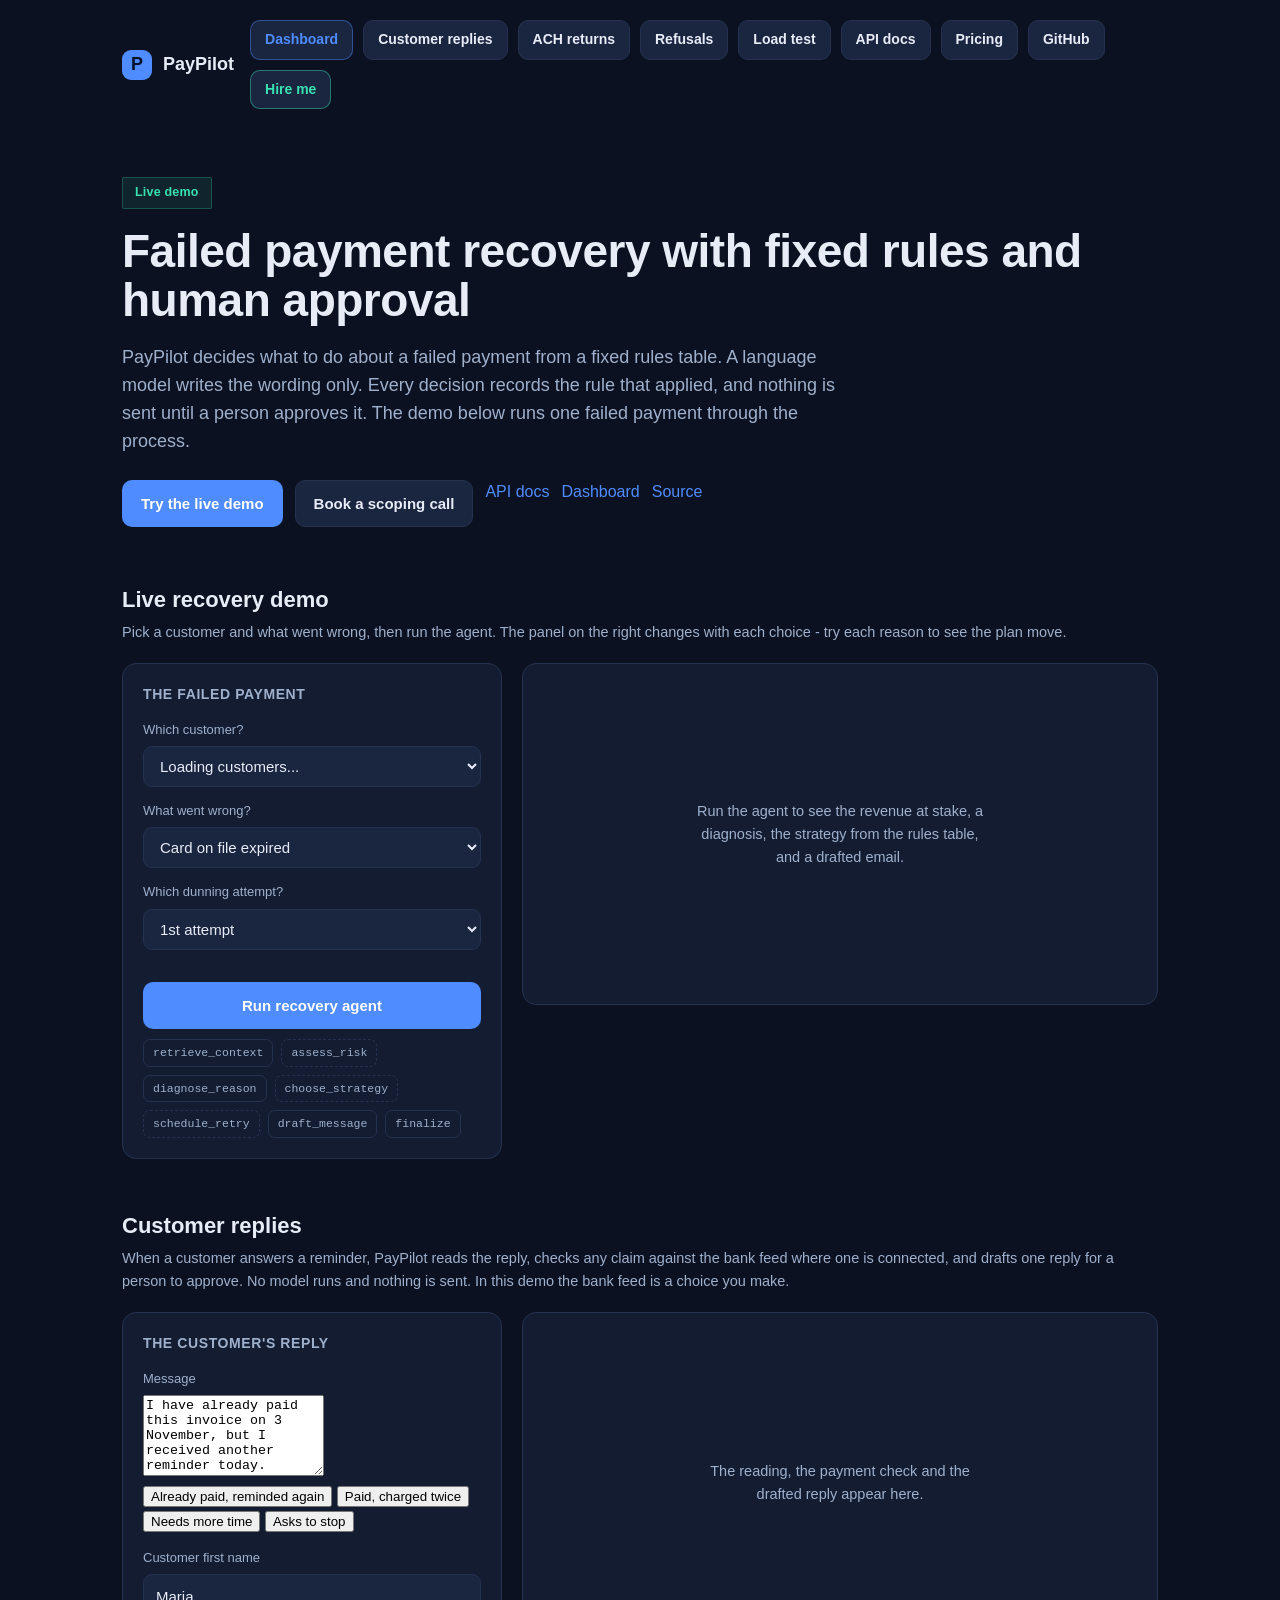
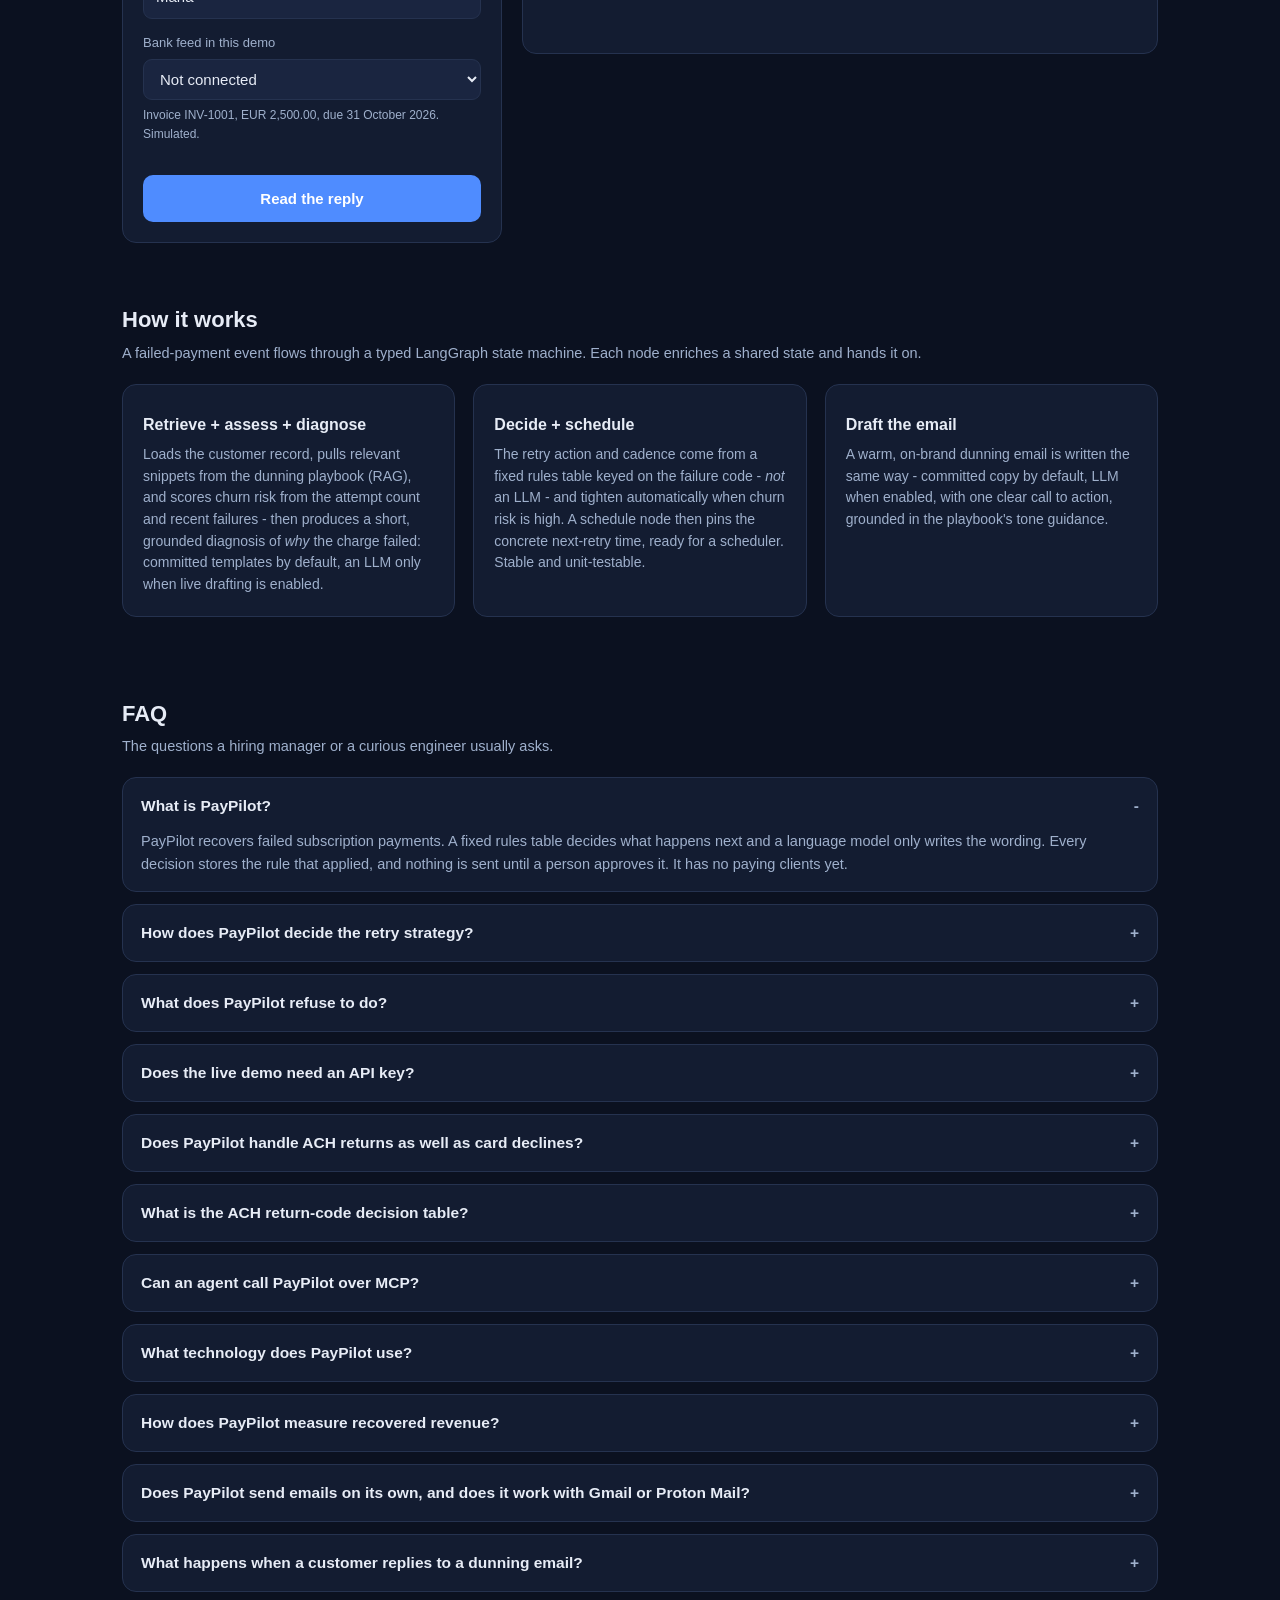
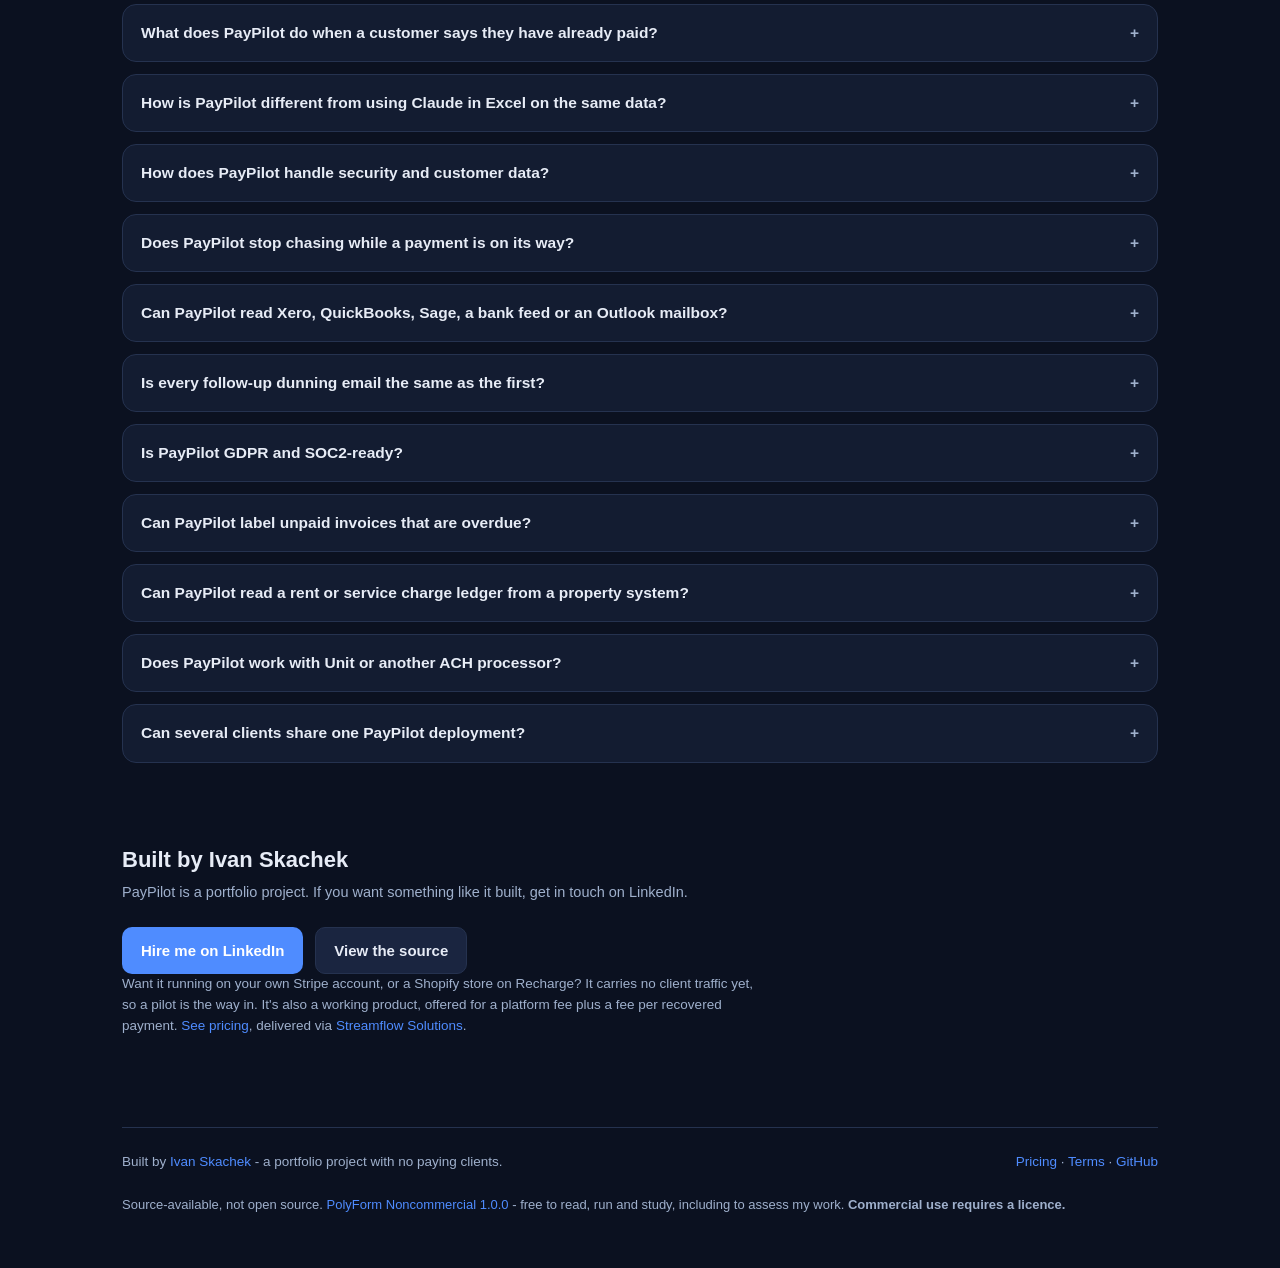
==== commit f2a74565: "FAQ, README and docs: property ledger formats, rendered-page scan, report restyle - New FAQ item on " ====
--- a/app/static/index.html
+++ b/app/static/index.html
@@ -157,6 +157,11 @@
     },
     {
       "@type": "Question",
+      "name": "Can PayPilot read a rent or service charge ledger from a property system?",
+      "acceptedAnswer": { "@type": "Answer", "text": "It reads a CSV export of the ledger, with the item named as rent or service charge in the draft. UK exports often use day-first dates and amounts such as \u00a31,250.00, so the profile states which date format and amount style the file uses. Nothing is detected, because 02/01/2026 is two different days depending on the system. Negatives, credits and malformed amounts are refused row by row. A tenant who says they cannot pay, reports a repair or is waiting for a benefit payment gets a holding reply and a person decides. No property management system is connected, it has only run on invented exports, and rent arrears rules that depend on jurisdiction and tenancy are not encoded." }
+    },
+    {
+      "@type": "Question",
       "name": "Does PayPilot work with Unit or another ACH processor?",
       "acceptedAnswer": { "@type": "Answer", "text": "There is a translation from Unit's published list of return reasons to ACH codes, and an offline tool that replays a saved delivery through the ACH table. A receiver checks Unit's signature, decides each returned payment from that table and records it, and sends and retries nothing. A reason that is missing from the event is held for a person and never guessed; an admin can then supply the code through a token-gated route, which appends the table's decision beside the hold. Unit's support has said in writing that the return code is on the event's reason attribute, but nothing here has seen a live returned-payment event. Any other processor can call the decision API with an invoice id and a failure code." }
     },
@@ -553,6 +558,10 @@
         <p>Yes, as a separate layer from the card decline table. It reads a CSV export plus a few facts you supply (chases sent, replies received, a dispute flag, a promised-by date) and returns one of five labels or UNKNOWN, with the rule that fired. It is arithmetic and flags only, with no model, and an untracked reply count is UNKNOWN rather than zero. Readers for Xero, QuickBooks Online and Sage invoices exist and have only run on invented data, as has the label layer itself; none has seen a real business's records.</p>
       </details>
       <details>
+        <summary>Can PayPilot read a rent or service charge ledger from a property system?</summary>
+        <p>It reads a CSV export of the ledger, with the item named as rent or service charge in the draft. UK exports often use day-first dates and amounts such as £1,250.00, so the profile states which date format and amount style the file uses. Nothing is detected, because 02/01/2026 is two different days depending on the system. Negatives, credits and malformed amounts are refused row by row. A tenant who says they cannot pay, reports a repair or is waiting for a benefit payment gets a holding reply and a person decides. No property management system is connected, it has only run on invented exports, and rent arrears rules that depend on jurisdiction and tenancy are not encoded.</p>
+      </details>
+      <details>
         <summary>Does PayPilot work with Unit or another ACH processor?</summary>
         <p>There is a translation from Unit's published list of return reasons to ACH codes, and an offline tool that replays a saved delivery through the ACH table. A receiver checks Unit's signature, decides each returned payment from that table and records it, and sends and retries nothing. A reason that is missing from the event is held for a person and never guessed; an admin can then supply the code through a token-gated route, which appends the table's decision beside the hold. Unit's support has said in writing that the return code is on the event's reason attribute, but nothing here has seen a live returned-payment event. Any other processor can call the decision API with an invoice id and a failure code.</p>
       </details>
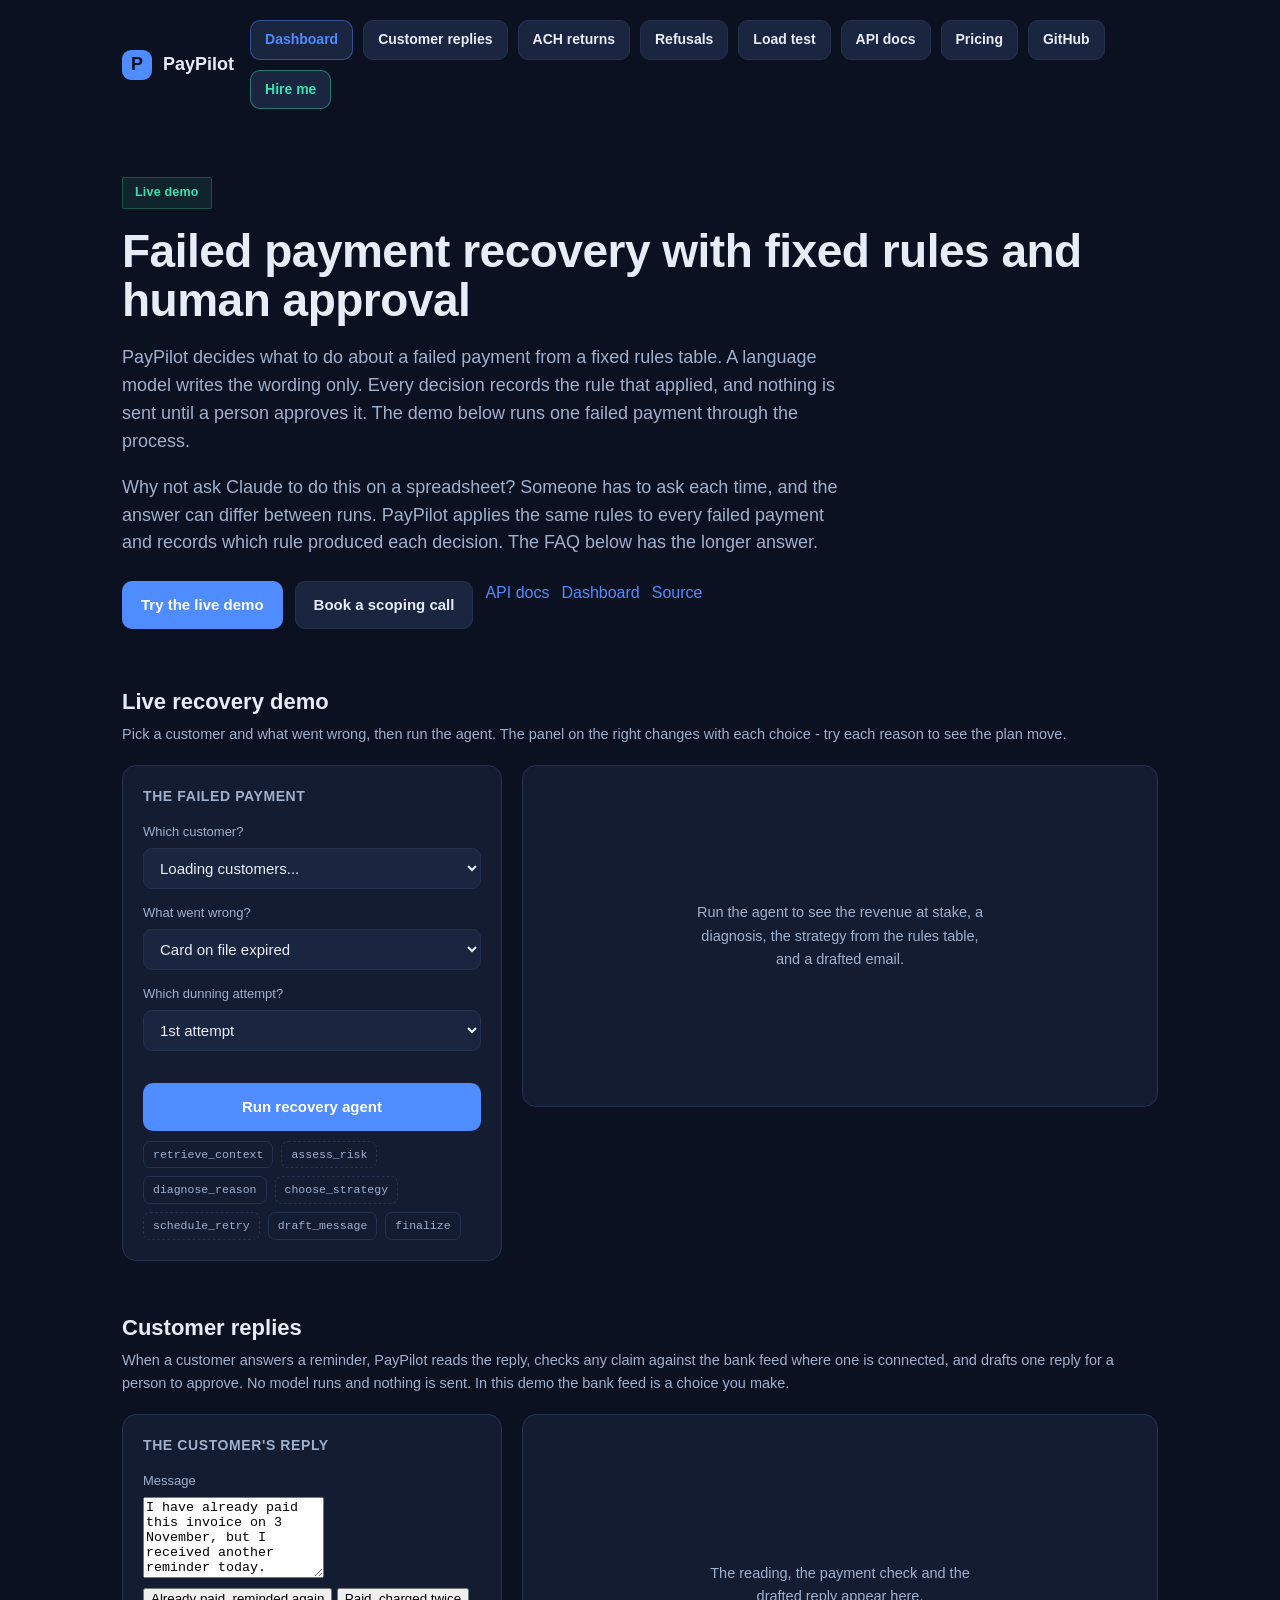
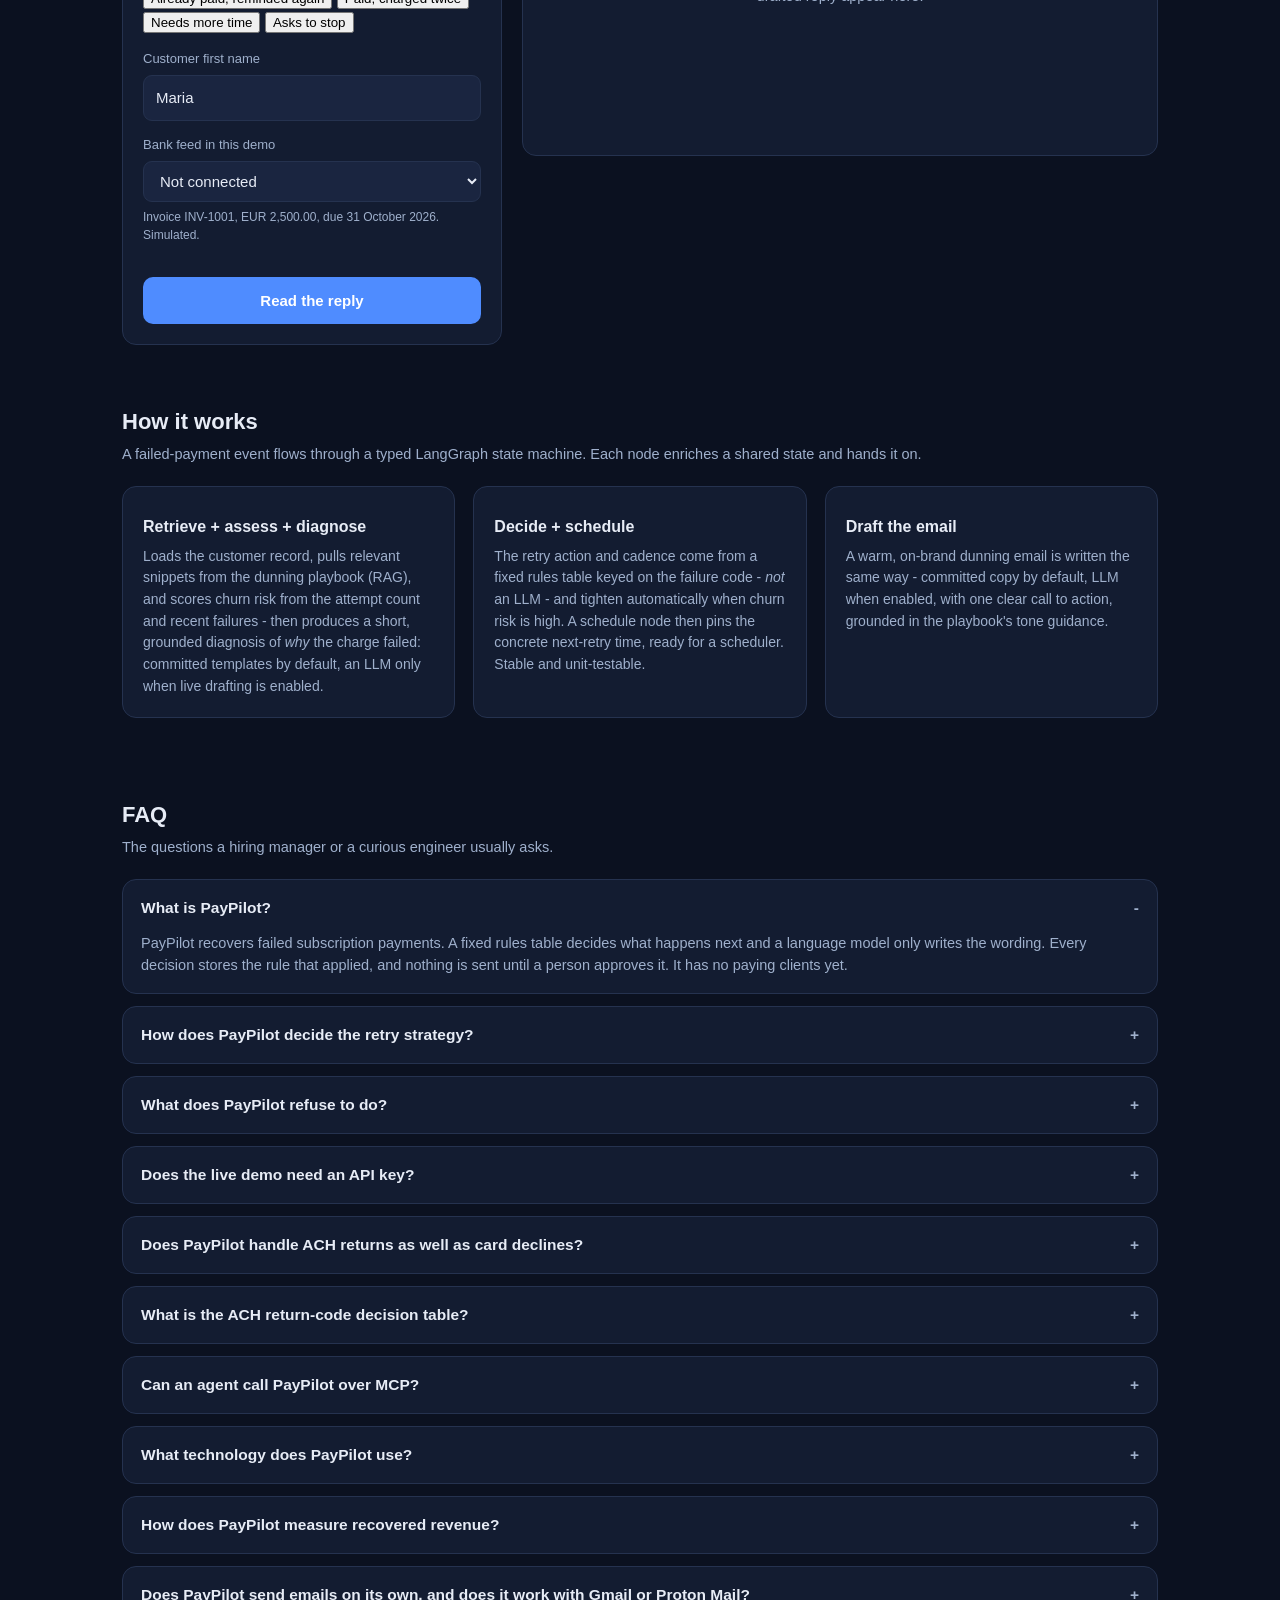
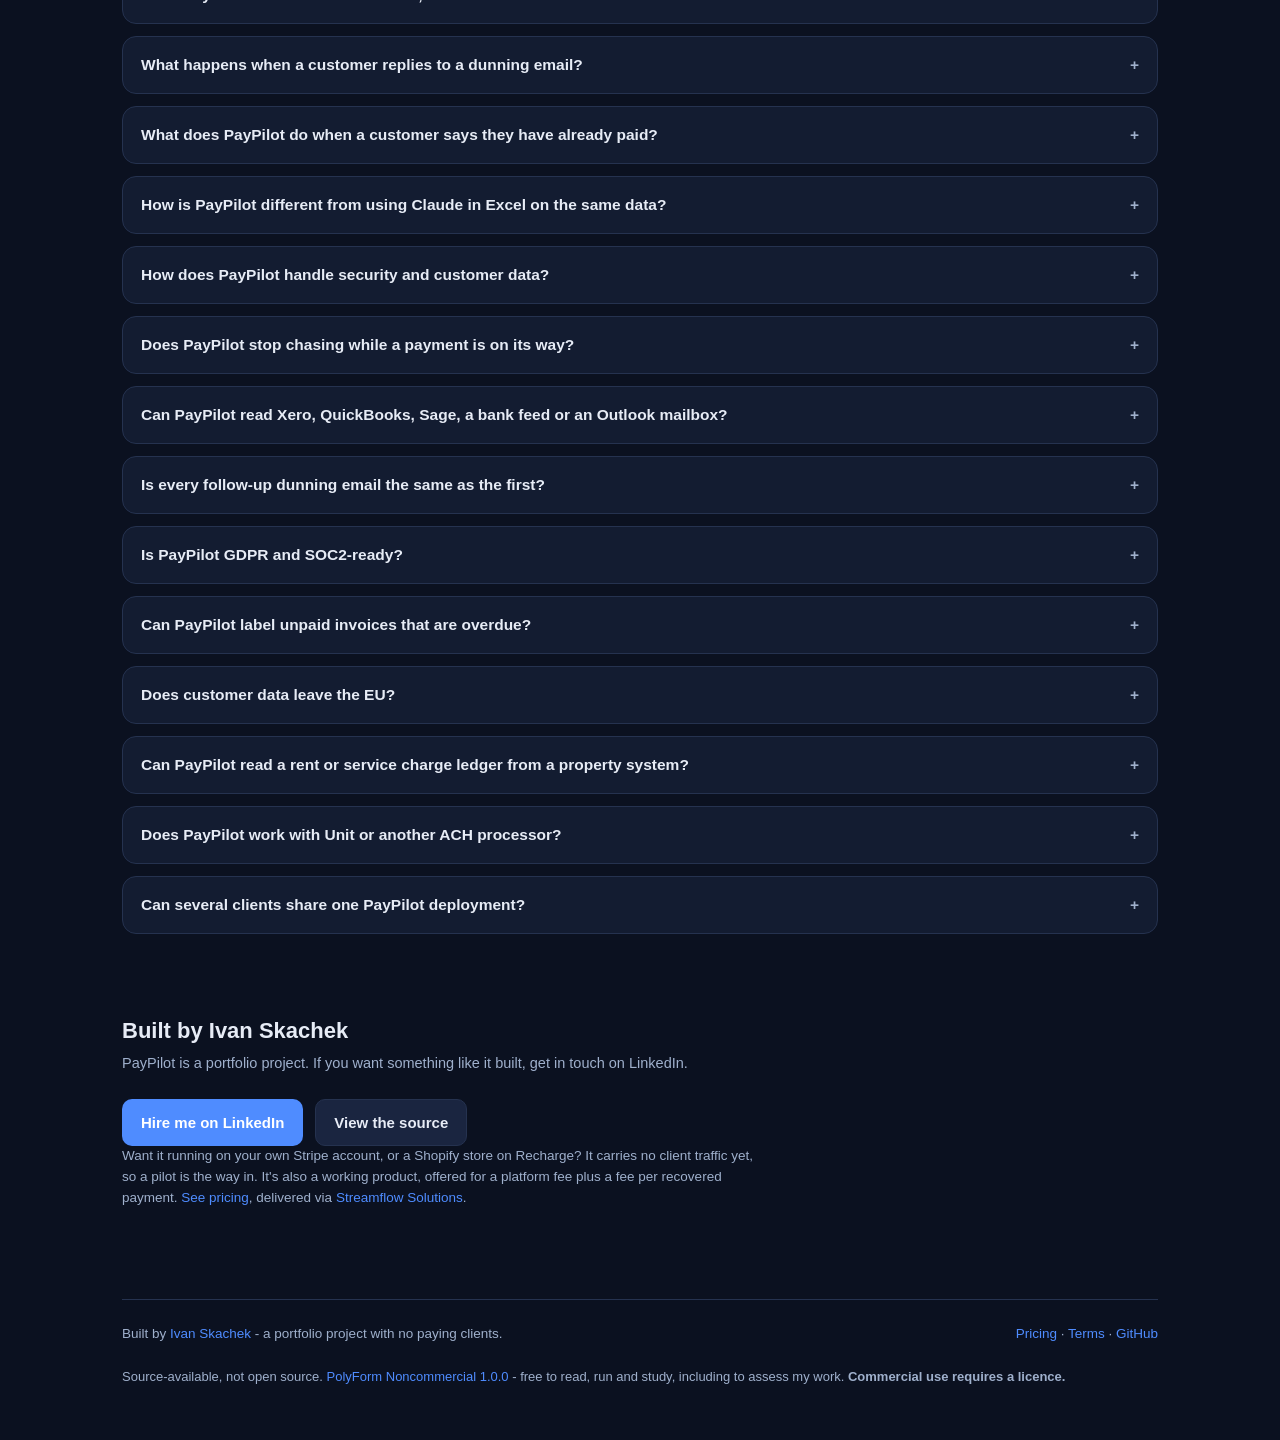
==== commit 2e6ac129: "Where data goes: EU FAQ item, security doc section, and a why-not-Claude line on the landing page - " ====
--- a/app/static/index.html
+++ b/app/static/index.html
@@ -157,6 +157,11 @@
     },
     {
       "@type": "Question",
+      "name": "Does customer data leave the EU?",
+      "acceptedAnswer": { "@type": "Answer", "text": "By default no model is called at all: the wording comes from committed, human-reviewed copy that fixed rules fill in. If live drafting is switched on, the only text sent to a model is a wording task with names and addresses masked, and it goes to OpenAI's API. If an OpenAI key is set, a short query built from the failure code and plan name is also sent to OpenAI's embeddings API. No region is configured for either, so there is no EU-only guarantee. The app runs in the London region on Fly.io. A deployment that must keep data in the EU leaves both switches off." }
+    },
+    {
+      "@type": "Question",
       "name": "Can PayPilot read a rent or service charge ledger from a property system?",
       "acceptedAnswer": { "@type": "Answer", "text": "It reads a CSV export of the ledger, with the item named as rent or service charge in the draft. UK exports often use day-first dates and amounts such as \u00a31,250.00, so the profile states which date format and amount style the file uses. Nothing is detected, because 02/01/2026 is two different days depending on the system. Negatives, credits and malformed amounts are refused row by row. A tenant who says they cannot pay, reports a repair or is waiting for a benefit payment gets a holding reply and a person decides. No property management system is connected, it has only run on invented exports, and rent arrears rules that depend on jurisdiction and tenancy are not encoded." }
     },
@@ -364,6 +369,11 @@
       writes the wording only. Every decision records the rule that applied, and nothing is sent until
       a person approves it. The demo below runs one failed payment through the process.
     </p>
+    <p class="lede">
+      Why not ask Claude to do this on a spreadsheet? Someone has to ask each time, and the answer
+      can differ between runs. PayPilot applies the same rules to every failed payment and records
+      which rule produced each decision. The FAQ below has the longer answer.
+    </p>
     <div class="cta-row">
       <a class="btn primary" href="#try">Try the live demo</a>
       <a class="btn" href="https://calendly.com/streamflow-solutions/clarity-call" target="_blank" rel="noopener">Book a scoping call</a>
@@ -558,6 +568,10 @@
         <p>Yes, as a separate layer from the card decline table. It reads a CSV export plus a few facts you supply (chases sent, replies received, a dispute flag, a promised-by date) and returns one of five labels or UNKNOWN, with the rule that fired. It is arithmetic and flags only, with no model, and an untracked reply count is UNKNOWN rather than zero. Readers for Xero, QuickBooks Online and Sage invoices exist and have only run on invented data, as has the label layer itself; none has seen a real business's records.</p>
       </details>
       <details>
+        <summary>Does customer data leave the EU?</summary>
+        <p>By default no model is called at all: the wording comes from committed, human-reviewed copy that fixed rules fill in. If live drafting is switched on, the only text sent to a model is a wording task with names and addresses masked, and it goes to OpenAI's API. If an OpenAI key is set, a short query built from the failure code and plan name is also sent to OpenAI's embeddings API. No region is configured for either, so there is no EU-only guarantee. The app runs in the London region on Fly.io. A deployment that must keep data in the EU leaves both switches off.</p>
+      </details>
+      <details>
         <summary>Can PayPilot read a rent or service charge ledger from a property system?</summary>
         <p>It reads a CSV export of the ledger, with the item named as rent or service charge in the draft. UK exports often use day-first dates and amounts such as £1,250.00, so the profile states which date format and amount style the file uses. Nothing is detected, because 02/01/2026 is two different days depending on the system. Negatives, credits and malformed amounts are refused row by row. A tenant who says they cannot pay, reports a repair or is waiting for a benefit payment gets a holding reply and a person decides. No property management system is connected, it has only run on invented exports, and rent arrears rules that depend on jurisdiction and tenancy are not encoded.</p>
       </details>
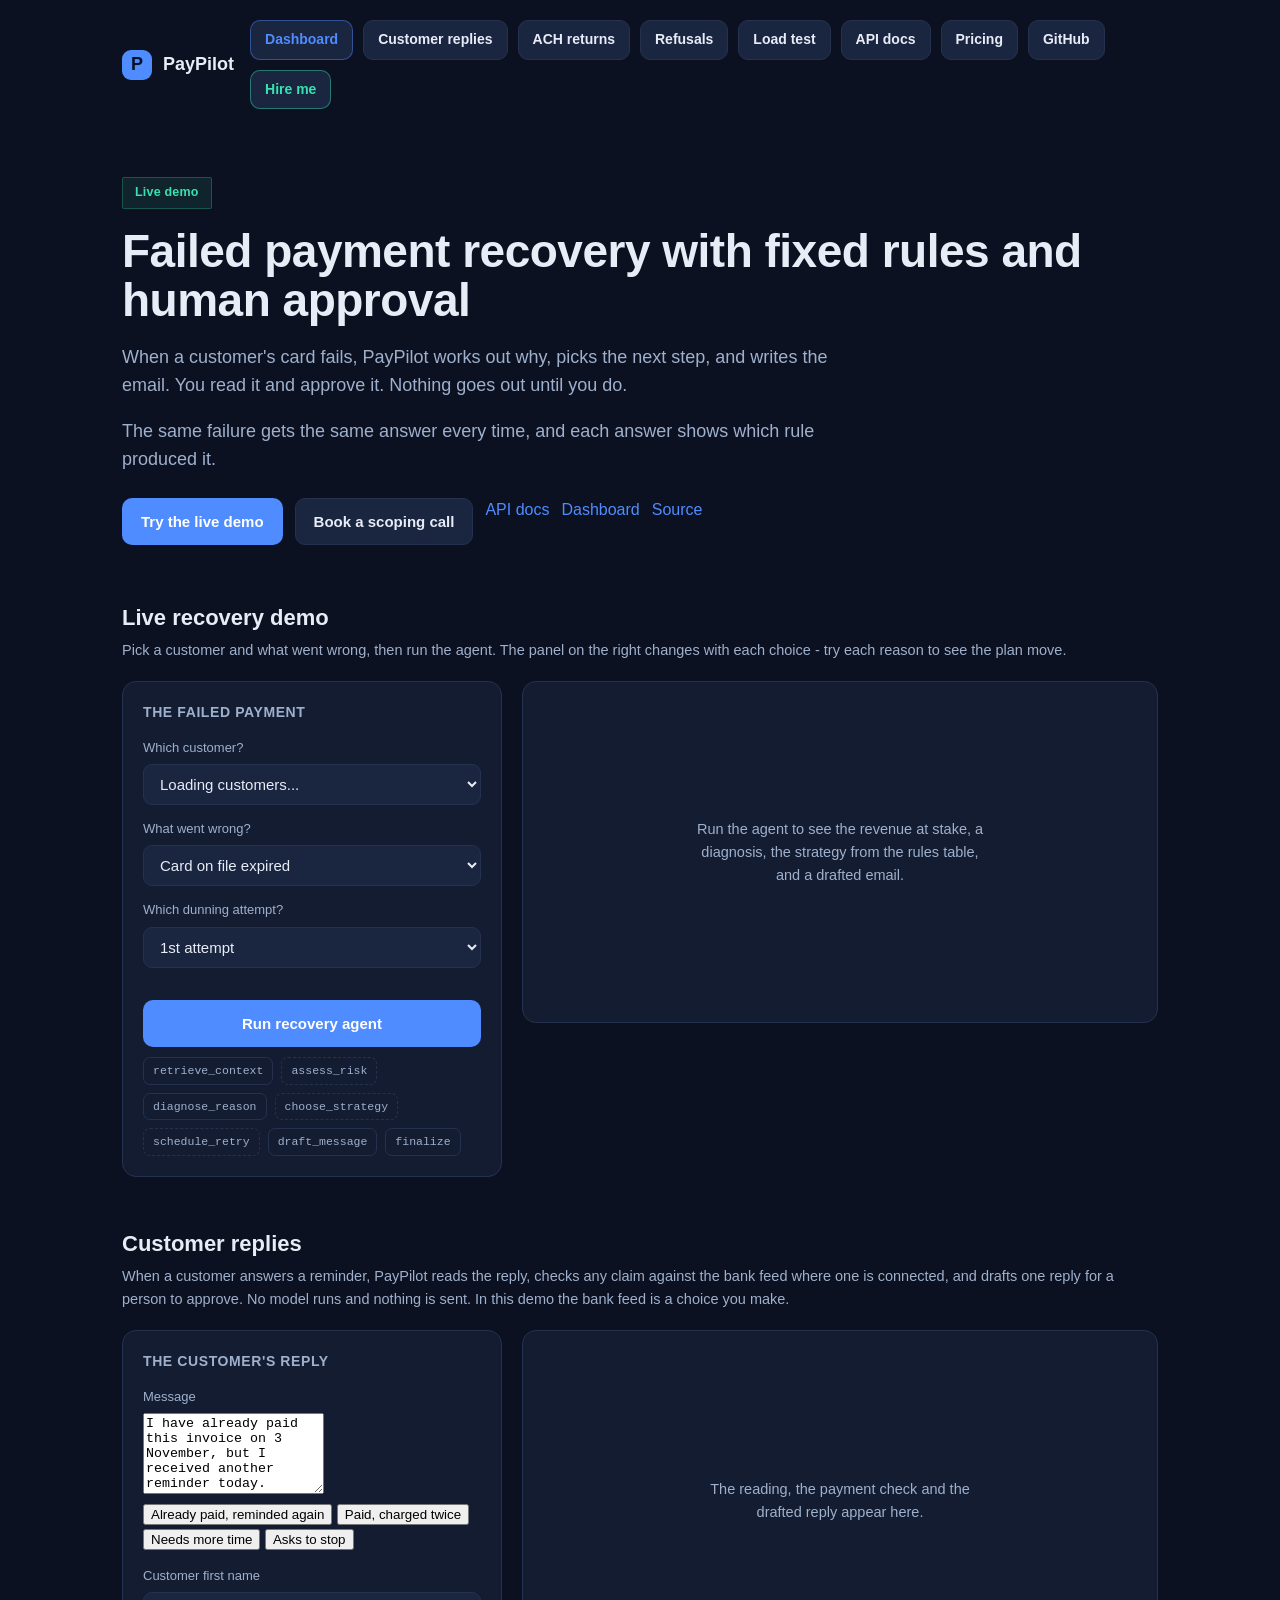
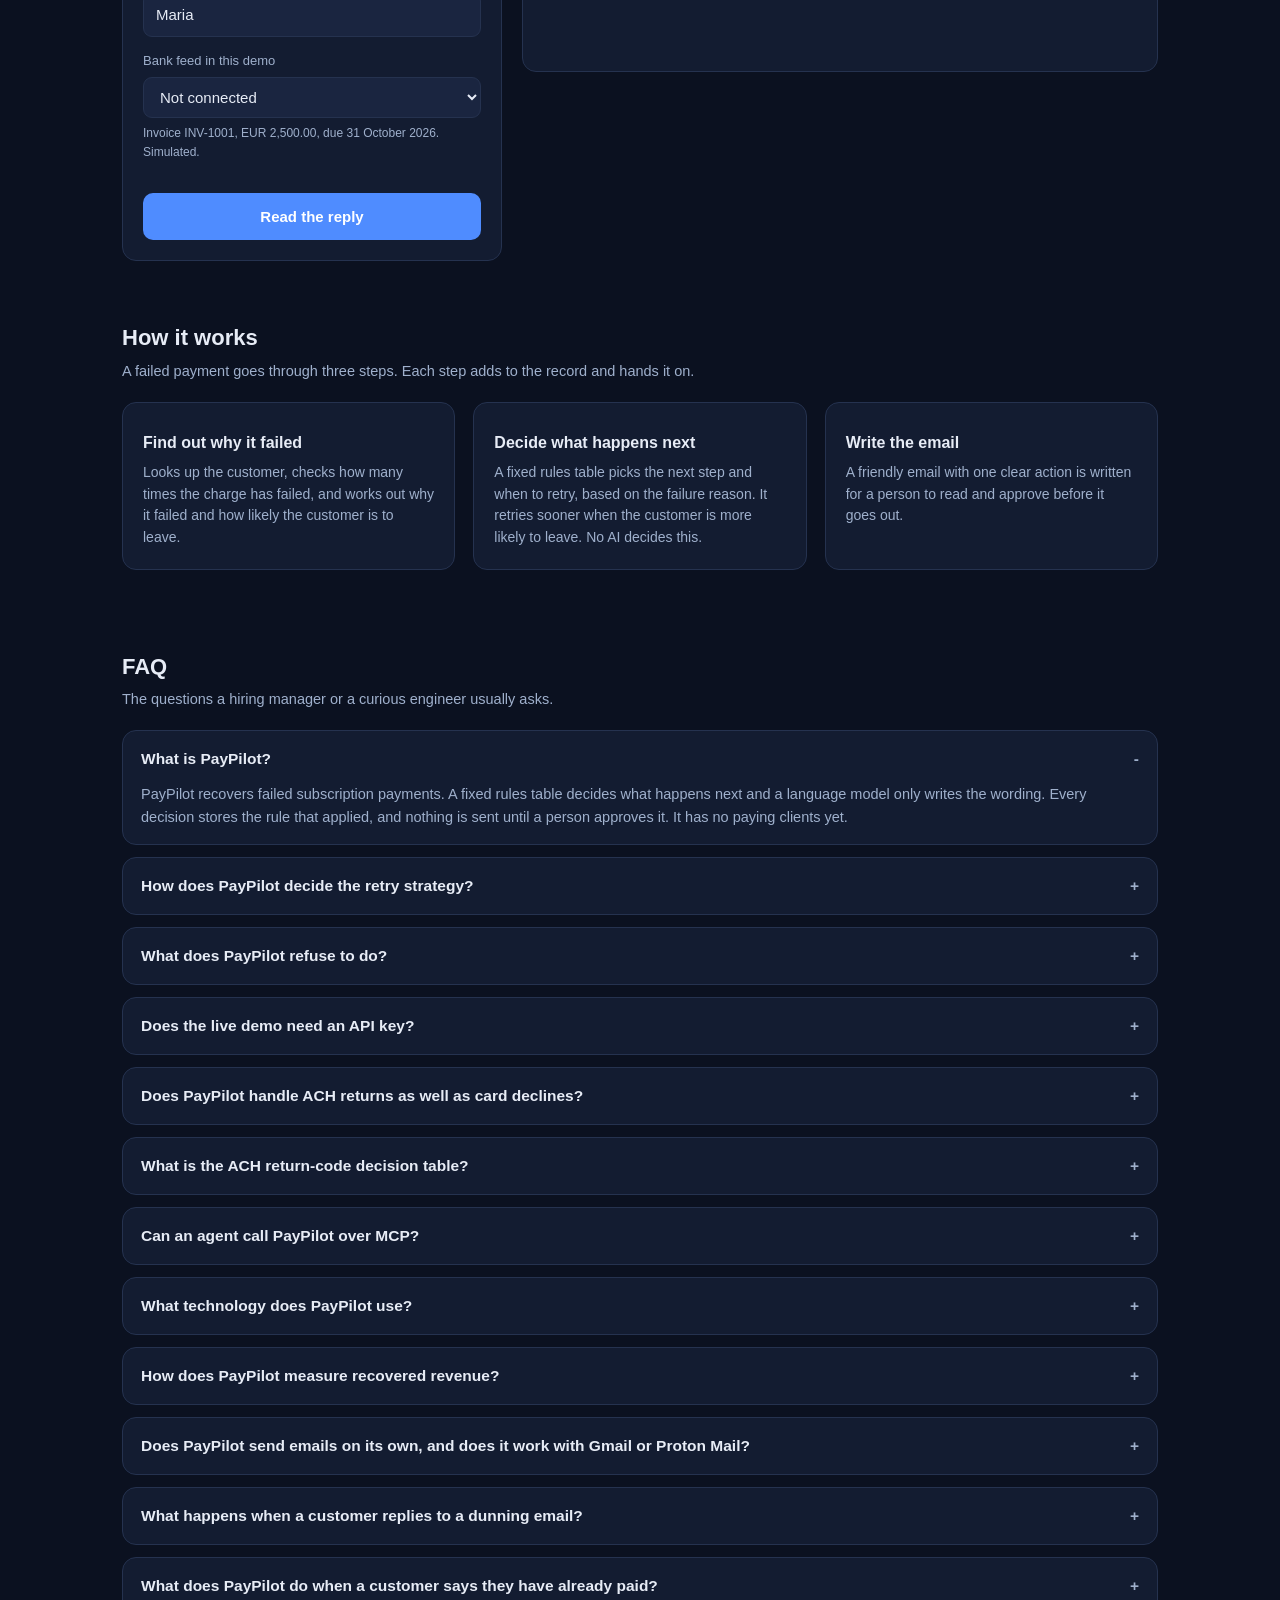
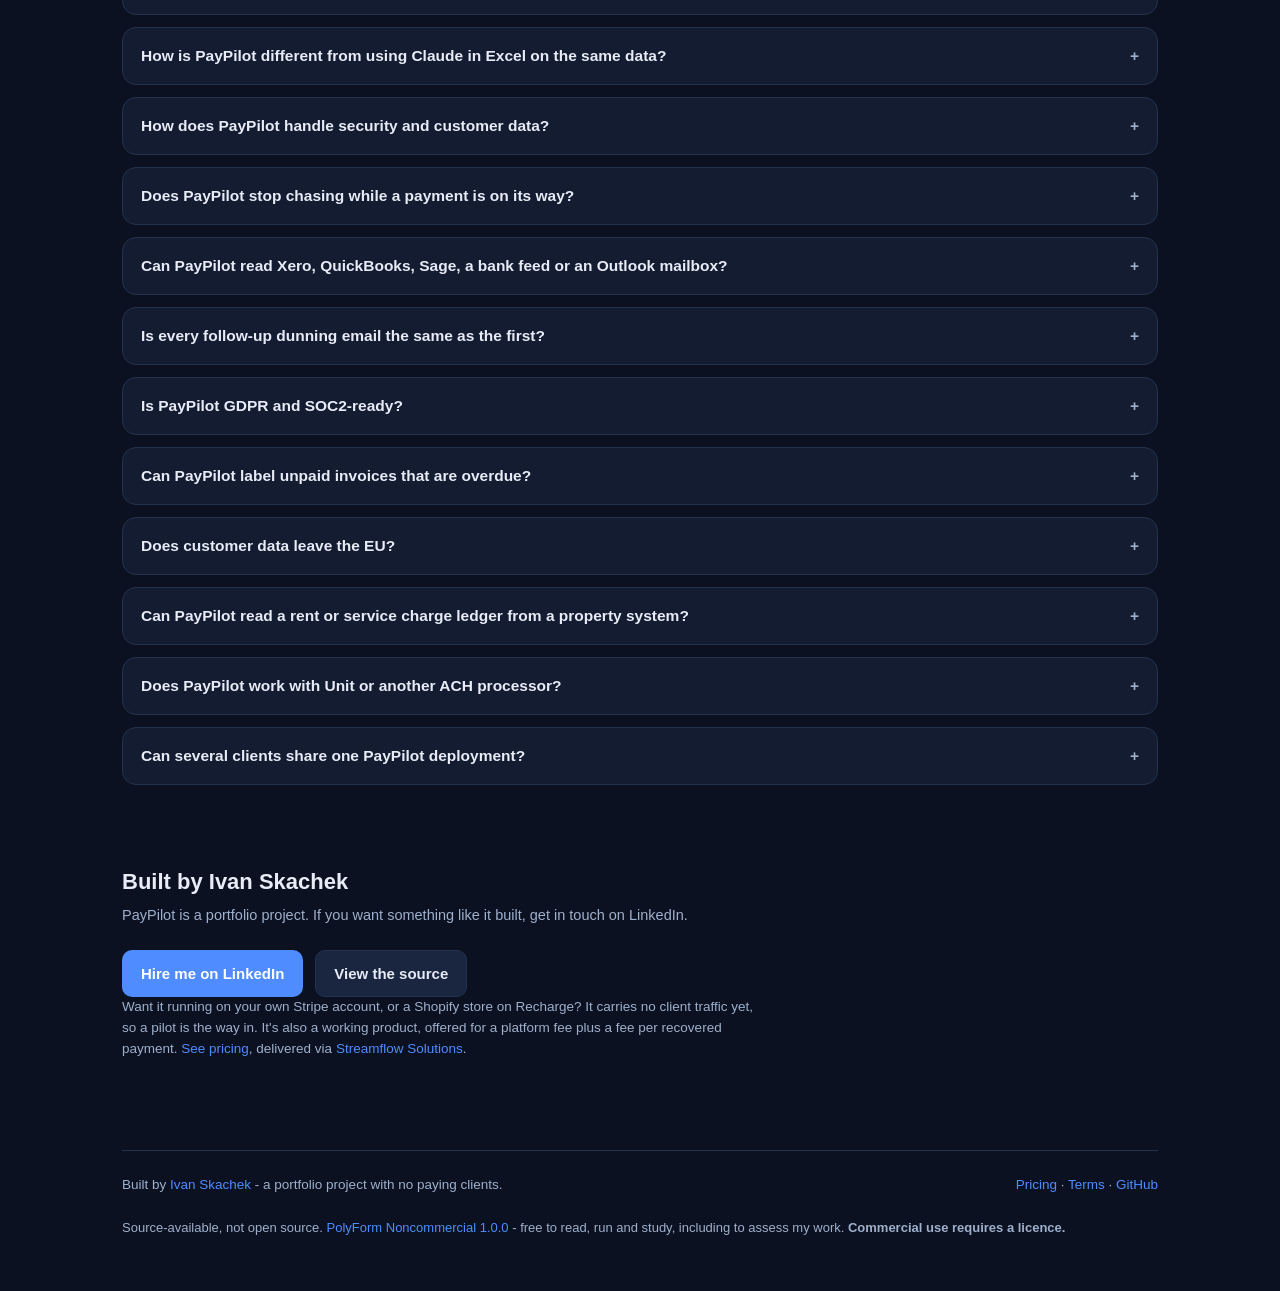
==== commit ca9c3af1: "demo page: bigger headings, plain intro, dev notes out of visible copy Raise heading and body sizes " ====
--- a/app/static/index.html
+++ b/app/static/index.html
@@ -68,7 +68,7 @@
     {
       "@type": "Question",
       "name": "How does PayPilot decide the retry strategy?",
-      "acceptedAnswer": { "@type": "Answer", "text": "The retry action and cadence come from a deterministic rules table keyed on the failure code, not the language model, so the policy is stable and unit-testable. When churn risk is high, the cadence tightens automatically. A code the table does not list lands on a row named default, and the record says default fired." }
+      "acceptedAnswer": { "@type": "Answer", "text": "A fixed rules table picks the retry step and timing from the failure reason, not the language model, so the same failure always gets the same answer. When the customer is likely to leave, retries come sooner. A reason the table does not list gets a safe default step, and the record says so." }
     },
     {
       "@type": "Question",
@@ -78,7 +78,7 @@
     {
       "@type": "Question",
       "name": "Does the live demo need an API key?",
-      "acceptedAnswer": { "@type": "Answer", "text": "No. With no OpenAI key set, PayPilot runs a deterministic mock mode using grounded playbook templates and a lexical retriever, so the demo works offline, free, and with no signup. Adding an API key alone changes nothing: live drafting also needs PAYPILOT_LLM_DRAFT=1." }
+      "acceptedAnswer": { "@type": "Answer", "text": "No. The demo runs on written templates, so it is free and needs no signup. Using a language model for the wording is a separate setting that is off by default." }
     },
     {
       "@type": "Question",
@@ -93,12 +93,12 @@
     {
       "@type": "Question",
       "name": "Can an agent call PayPilot over MCP?",
-      "acceptedAnswer": { "@type": "Answer", "text": "Yes. The ACH decision table ships as an MCP server with three read-only tools: lookup_return_code, list_decisions and explain. The agent asks, the table decides, and the answer carries which rule fired, so no model sits in the decision path. Nothing writes and nothing reaches the network, declared per tool as read_only_hint and open_world_hint false." }
+      "acceptedAnswer": { "@type": "Answer", "text": "Yes. The ACH decision table can be used by an AI assistant through a read-only connection. The assistant asks, the table decides, and the answer says which rule applied, so no model makes the decision. Nothing is written and nothing reaches the network." }
     },
     {
       "@type": "Question",
       "name": "What technology does PayPilot use?",
-      "acceptedAnswer": { "@type": "Answer", "text": "A seven-node LangGraph state machine with retrieval-augmented generation (RAG) over a dunning playbook, served through a FastAPI endpoint. It is written in Python 3.11 and runs its full test and evaluation suite offline." }
+      "acceptedAnswer": { "@type": "Answer", "text": "It is written in Python and runs as a web service. A set of automated tests and checks runs offline, with no model and no network." }
     },
     {
       "@type": "Question",
@@ -128,7 +128,7 @@
     {
       "@type": "Question",
       "name": "How does PayPilot handle security and customer data?",
-      "acceptedAnswer": { "@type": "Answer", "text": "It collects as little as it can. Customer names are replaced with salted hashes before the rules run, the reply reader and the decision step run no model, and the only text that reaches a model is a wording task with names and addresses masked. Bank, Xero, QuickBooks, Sage and mailbox access is read-only. Nothing is sent without a person approving it, and a request to stop contact outranks every other rule. Hostile input is treated as data: control characters are refused, quoted text is ignored and the customer's words are never copied into a reply. It has not had an external penetration test." }
+      "acceptedAnswer": { "@type": "Answer", "text": "It collects as little as it can. Customer names are replaced with scrambled codes before the rules run, the reply reader and the decision step run no model, and the only text that reaches a model is a wording task with names and addresses masked. Bank, Xero, QuickBooks, Sage and mailbox access is read-only. Nothing is sent without a person approving it, and a request to stop contact outranks every other rule. Hostile input is treated as data: control characters are refused, quoted text is ignored and the customer's words are never copied into a reply. It has not had an external penetration test." }
     },
     {
       "@type": "Question",
@@ -173,7 +173,7 @@
     {
       "@type": "Question",
       "name": "Can several clients share one PayPilot deployment?",
-      "acceptedAnswer": { "@type": "Answer", "text": "Yes, or each client can have their own. Separate deployments, each with its own database and keys, give the strongest separation and remain available. One deployment can also serve several clients: every ledger row carries a tenant, every query is scoped to it, each client has its own webhook address and signing secret (stored encrypted and never readable back), access is by per-client tokens with roles, and a suspended client is never mailed. That separation is enforced in the application and checked by tests. An optional Postgres backend adds database row-level security, checked against a real Postgres 15, and by default every client shares one database role there; a per-client database login mode exists whose escape attempts fail on a real Postgres 15 test cluster, but it has not carried production traffic. A client who needs the strongest separation is given their own deployment. No production run has yet served more than one client." }
+      "acceptedAnswer": { "@type": "Answer", "text": "Yes, or each client can have their own. Separate deployments, each with its own database and keys, give the strongest separation and remain available. One deployment can also serve several clients: every ledger row carries a tenant, every query is scoped to it, each client has its own webhook address and signing secret (stored encrypted and never readable back), access is by per-client tokens with roles, and a suspended client is never mailed. That separation is enforced in the application and checked by tests. A client who needs the strongest separation is given their own deployment. No production run has yet served more than one client." }
     }
   ]
 }
@@ -365,14 +365,11 @@
     <span class="pill" id="modePill">Live demo</span>
     <h1>Failed payment recovery with fixed rules and human approval</h1>
     <p class="lede">
-      PayPilot decides what to do about a failed payment from a fixed rules table. A language model
-      writes the wording only. Every decision records the rule that applied, and nothing is sent until
-      a person approves it. The demo below runs one failed payment through the process.
+      When a customer's card fails, PayPilot works out why, picks the next step, and writes the email.
+      You read it and approve it. Nothing goes out until you do.
     </p>
     <p class="lede">
-      Why not ask Claude to do this on a spreadsheet? Someone has to ask each time, and the answer
-      can differ between runs. PayPilot applies the same rules to every failed payment and records
-      which rule produced each decision. The FAQ below has the longer answer.
+      The same failure gets the same answer every time, and each answer shows which rule produced it.
     </p>
     <div class="cta-row">
       <a class="btn primary" href="#try">Try the live demo</a>
@@ -470,19 +467,19 @@
 
 <section class="how">
     <h2>How it works</h2>
-    <p class="sub">A failed-payment event flows through a typed LangGraph state machine. Each node enriches a shared state and hands it on.</p>
+    <p class="sub">A failed payment goes through three steps. Each step adds to the record and hands it on.</p>
     <div class="how-grid">
       <div class="card">
-        <h3 style="color:var(--ink);text-transform:none;letter-spacing:0;font-size:16px;margin:8px 0 0">Retrieve + assess + diagnose</h3>
-        <p>Loads the customer record, pulls relevant snippets from the dunning playbook (RAG), and scores churn risk from the attempt count and recent failures - then produces a short, grounded diagnosis of <i>why</i> the charge failed: committed templates by default, an LLM only when live drafting is enabled.</p>
+        <h3 style="color:var(--ink);text-transform:none;letter-spacing:0;font-size:16px;margin:8px 0 0">Find out why it failed</h3>
+        <p>Looks up the customer, checks how many times the charge has failed, and works out why it failed and how likely the customer is to leave.</p>
       </div>
       <div class="card">
-        <h3 style="color:var(--ink);text-transform:none;letter-spacing:0;font-size:16px;margin:8px 0 0">Decide + schedule</h3>
-        <p>The retry action and cadence come from a fixed rules table keyed on the failure code - <i>not</i> an LLM - and tighten automatically when churn risk is high. A schedule node then pins the concrete next-retry time, ready for a scheduler. Stable and unit-testable.</p>
+        <h3 style="color:var(--ink);text-transform:none;letter-spacing:0;font-size:16px;margin:8px 0 0">Decide what happens next</h3>
+        <p>A fixed rules table picks the next step and when to retry, based on the failure reason. It retries sooner when the customer is more likely to leave. No AI decides this.</p>
       </div>
       <div class="card">
-        <h3 style="color:var(--ink);text-transform:none;letter-spacing:0;font-size:16px;margin:8px 0 0">Draft the email</h3>
-        <p>A warm, on-brand dunning email is written the same way - committed copy by default, LLM when enabled, with one clear call to action, grounded in the playbook's tone guidance.</p>
+        <h3 style="color:var(--ink);text-transform:none;letter-spacing:0;font-size:16px;margin:8px 0 0">Write the email</h3>
+        <p>A friendly email with one clear action is written for a person to read and approve before it goes out.</p>
       </div>
     </div>
   </section>
@@ -497,7 +494,7 @@
       </details>
       <details>
         <summary>How does PayPilot decide the retry strategy?</summary>
-        <p>The retry action and cadence come from a deterministic rules table keyed on the failure code, not the language model, so the policy is stable and unit-testable. When churn risk is high, the cadence tightens automatically. A code the table does not list lands on a row named default, and the record says default fired.</p>
+        <p>A fixed rules table picks the retry step and timing from the failure reason, not the language model, so the same failure always gets the same answer. When the customer is likely to leave, retries come sooner. A reason the table does not list gets a safe default step, and the record says so.</p>
       </details>
       <details>
         <summary>What does PayPilot refuse to do?</summary>
@@ -505,7 +502,7 @@
       </details>
       <details>
         <summary>Does the live demo need an API key?</summary>
-        <p>No. With no OpenAI key set, PayPilot runs a deterministic mock mode using grounded playbook templates and a lexical retriever, so the demo works offline, free, and with no signup. Adding an API key alone changes nothing: live drafting also needs PAYPILOT_LLM_DRAFT=1.</p>
+        <p>No. The demo runs on written templates, so it is free and needs no signup. Using a language model for the wording is a separate setting that is off by default.</p>
       </details>
       <details>
         <summary>Does PayPilot handle ACH returns as well as card declines?</summary>
@@ -517,11 +514,11 @@
       </details>
       <details>
         <summary>Can an agent call PayPilot over MCP?</summary>
-        <p>Yes. The ACH decision table ships as an MCP server with three read-only tools: lookup_return_code, list_decisions and explain. The agent asks, the table decides, and the answer carries which rule fired, so no model sits in the decision path. Nothing writes and nothing reaches the network, declared per tool as read_only_hint and open_world_hint false.</p>
+        <p>Yes. The ACH decision table can be used by an AI assistant through a read-only connection. The assistant asks, the table decides, and the answer says which rule applied, so no model makes the decision. Nothing is written and nothing reaches the network.</p>
       </details>
       <details>
         <summary>What technology does PayPilot use?</summary>
-        <p>A seven-node LangGraph state machine with retrieval-augmented generation (RAG) over a dunning playbook, served through a FastAPI endpoint. It is written in Python 3.11 and runs its full test and evaluation suite offline.</p>
+        <p>It is written in Python and runs as a web service. A set of automated tests and checks runs offline, with no model and no network.</p>
       </details>
       <details>
         <summary>How does PayPilot measure recovered revenue?</summary>
@@ -545,7 +542,7 @@
       </details>
       <details>
         <summary>How does PayPilot handle security and customer data?</summary>
-        <p>It collects as little as it can. Customer names are replaced with salted hashes before the rules run, the reply reader and the decision step run no model, and the only text that reaches a model is a wording task with names and addresses masked. Bank, Xero, QuickBooks, Sage and mailbox access is read-only. Nothing is sent without a person approving it, and a request to stop contact outranks every other rule. Hostile input is treated as data: control characters are refused, quoted text is ignored and the customer's words are never copied into a reply. It has not had an external penetration test.</p>
+        <p>It collects as little as it can. Customer names are replaced with scrambled codes before the rules run, the reply reader and the decision step run no model, and the only text that reaches a model is a wording task with names and addresses masked. Bank, Xero, QuickBooks, Sage and mailbox access is read-only. Nothing is sent without a person approving it, and a request to stop contact outranks every other rule. Hostile input is treated as data: control characters are refused, quoted text is ignored and the customer's words are never copied into a reply. It has not had an external penetration test.</p>
       </details>
       <details>
         <summary>Does PayPilot stop chasing while a payment is on its way?</summary>
@@ -581,7 +578,7 @@
       </details>
       <details>
         <summary>Can several clients share one PayPilot deployment?</summary>
-        <p>Yes, or each client can have their own. Separate deployments, each with its own database and keys, give the strongest separation and remain available. One deployment can also serve several clients: every ledger row carries a tenant, every query is scoped to it, each client has its own webhook address and signing secret (stored encrypted and never readable back), access is by per-client tokens with roles, and a suspended client is never mailed. That separation is enforced in the application and checked by tests. An optional Postgres backend adds database row-level security, checked against a real Postgres 15, and by default every client shares one database role there; a per-client database login mode exists whose escape attempts fail on a real Postgres 15 test cluster, but it has not carried production traffic. A client who needs the strongest separation is given their own deployment. No production run has yet served more than one client.</p>
+        <p>Yes, or each client can have their own. Separate deployments, each with its own database and keys, give the strongest separation and remain available. One deployment can also serve several clients: every ledger row carries a tenant, every query is scoped to it, each client has its own webhook address and signing secret (stored encrypted and never readable back), access is by per-client tokens with roles, and a suspended client is never mailed. That separation is enforced in the application and checked by tests. A client who needs the strongest separation is given their own deployment. No production run has yet served more than one client.</p>
       </details>
     </div>
   </section>
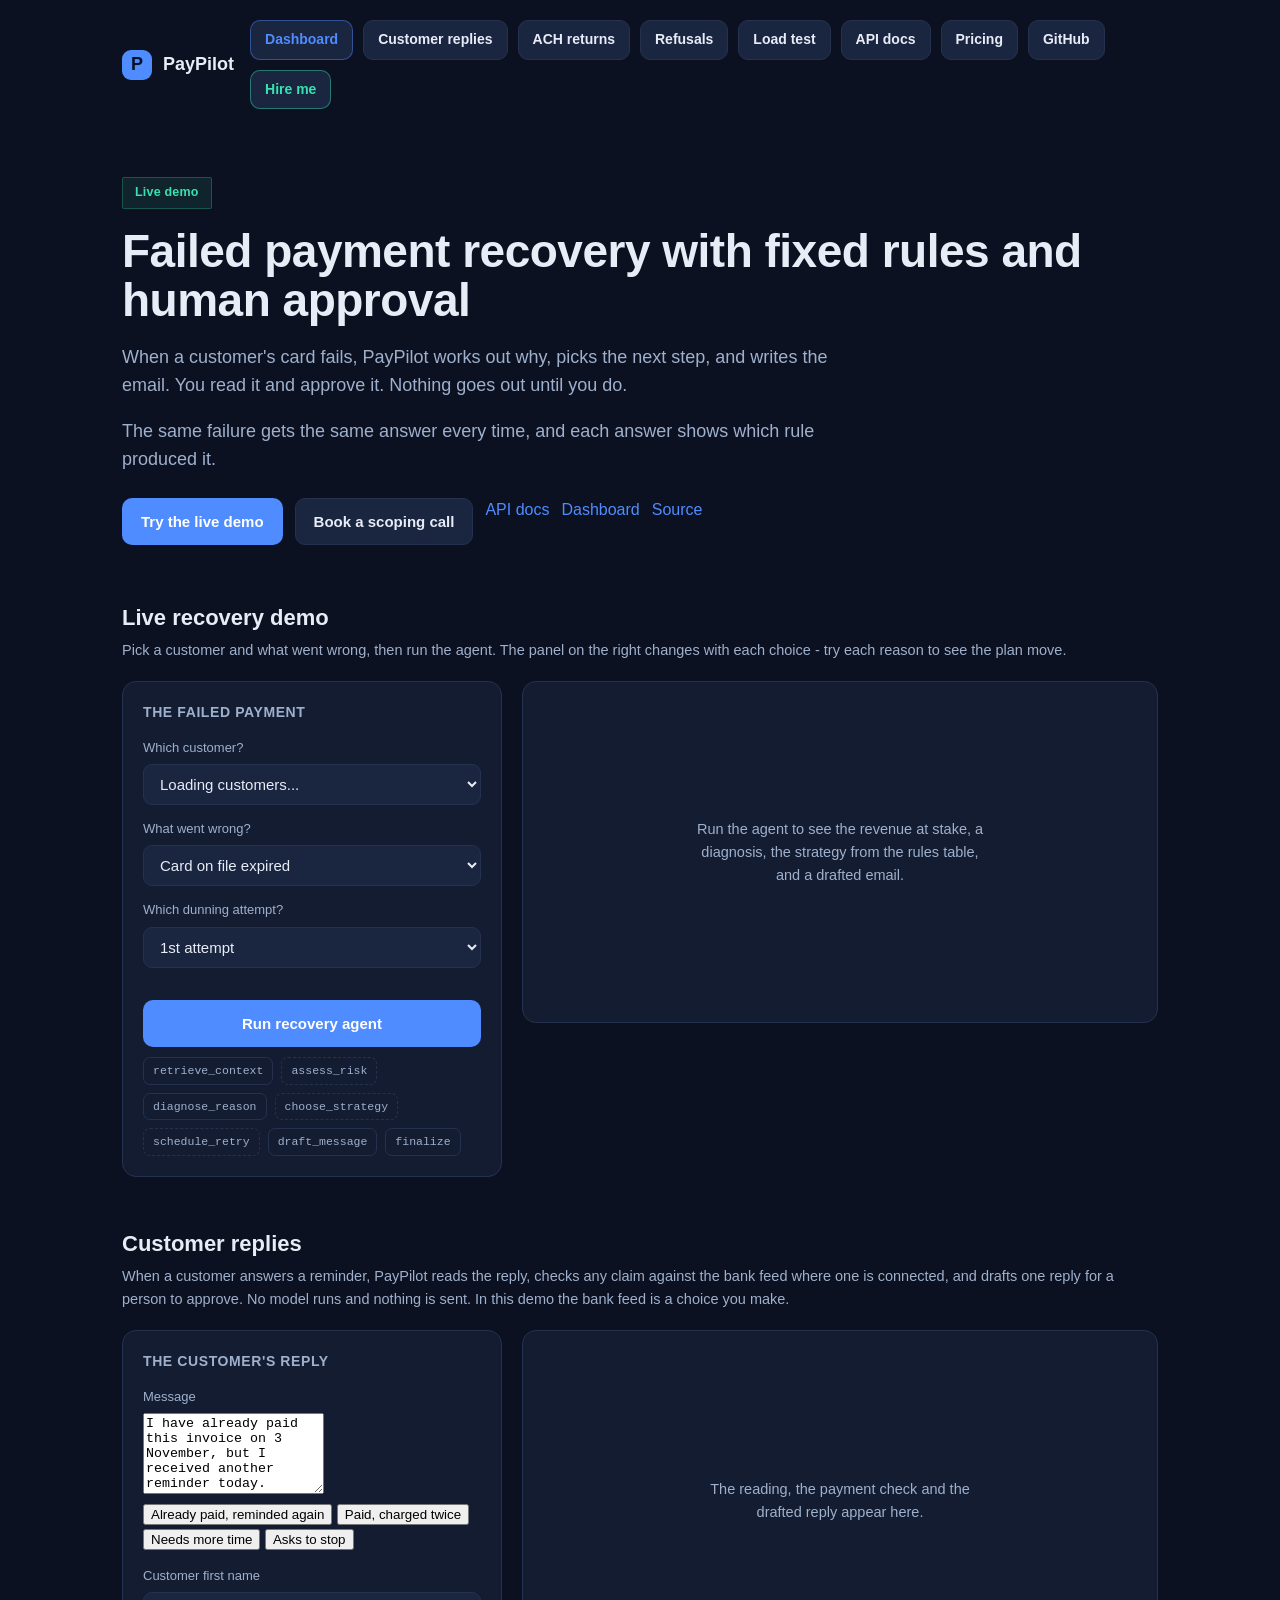
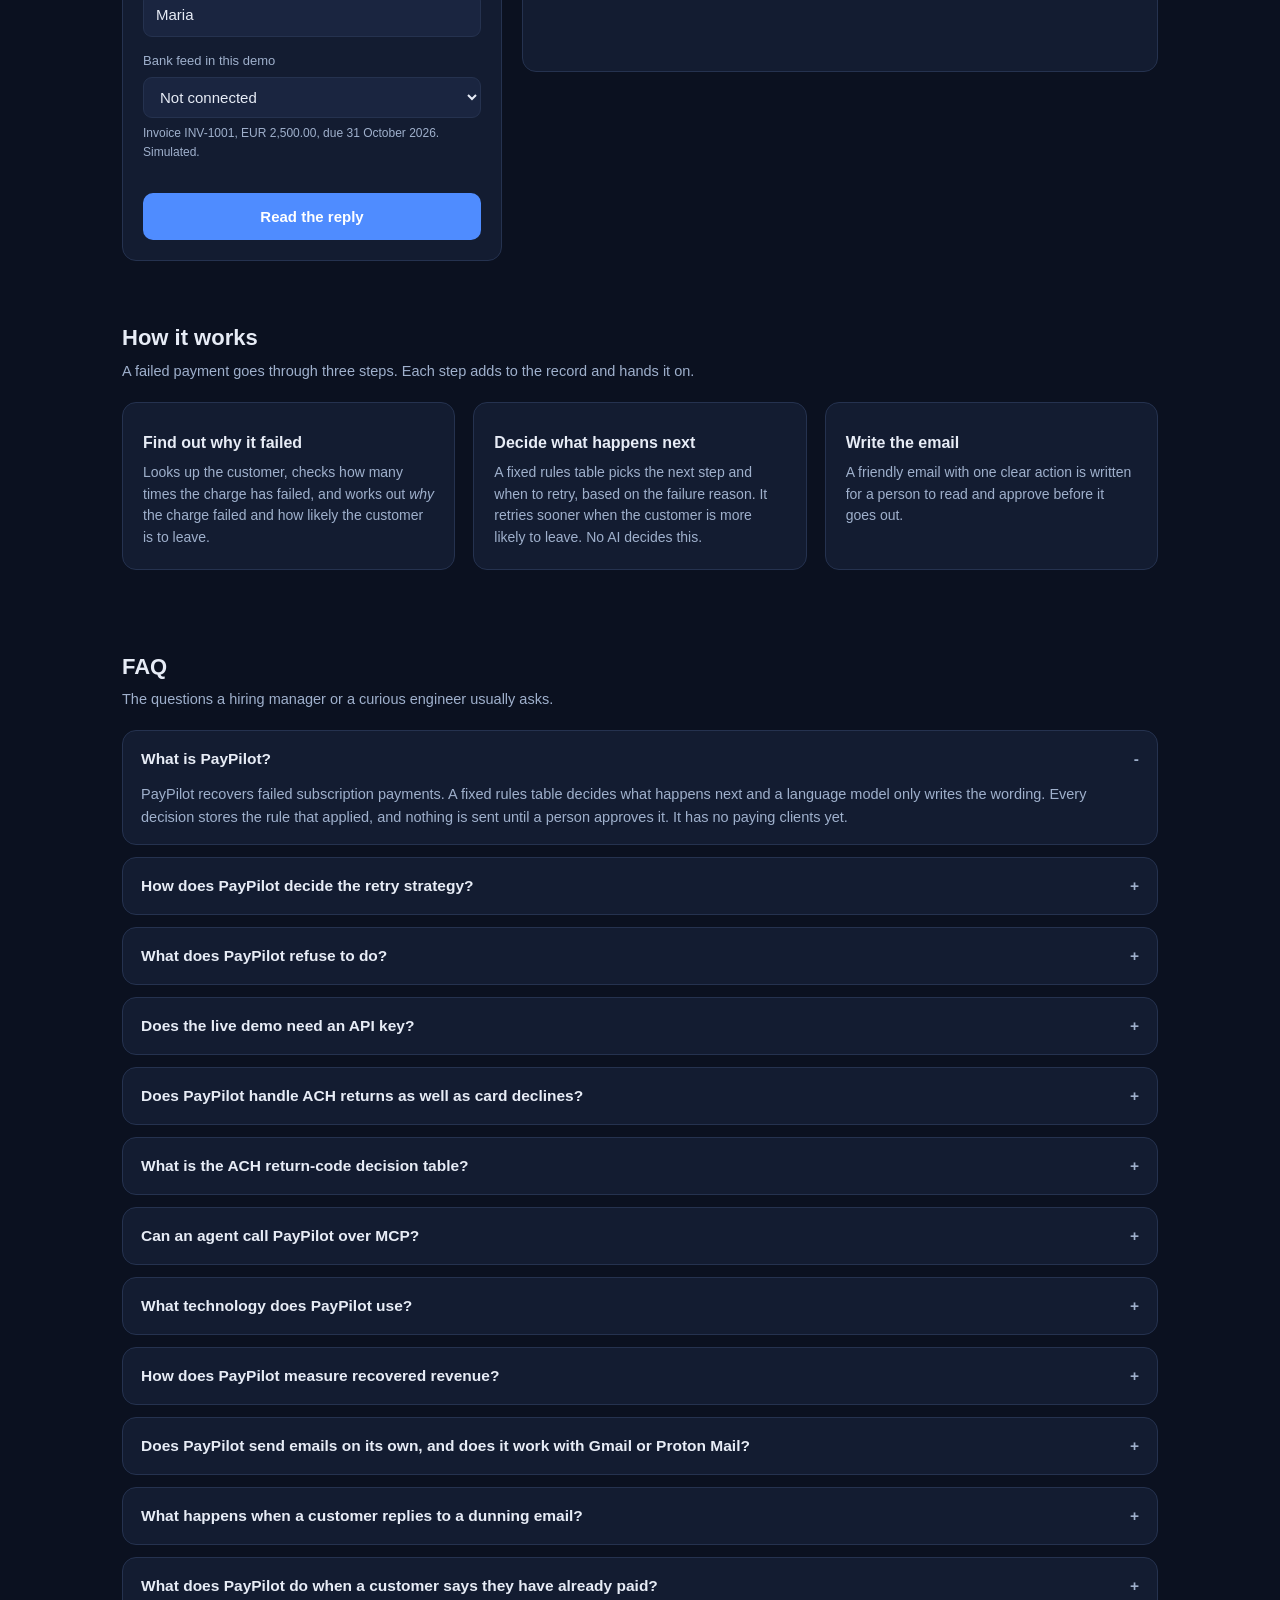
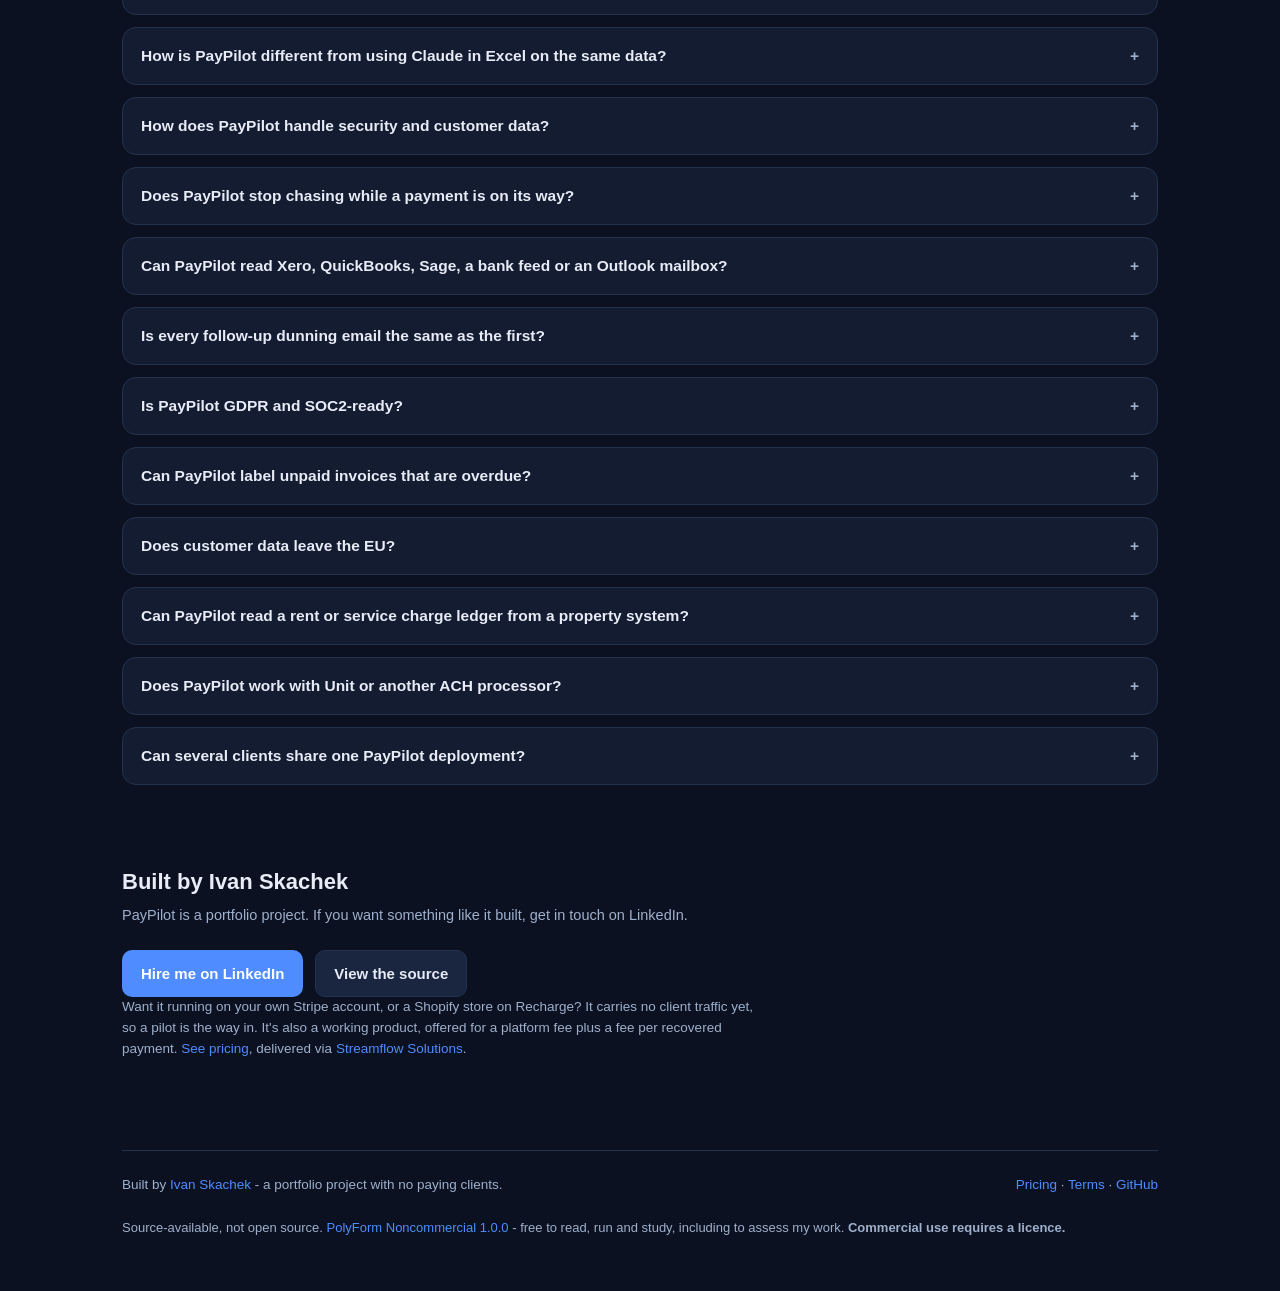
==== commit 0575c5e5: "how-it-works: keep the <i>why</i> diagnosis phrase the landing test pins" ====
--- a/app/static/index.html
+++ b/app/static/index.html
@@ -471,7 +471,7 @@
     <div class="how-grid">
       <div class="card">
         <h3 style="color:var(--ink);text-transform:none;letter-spacing:0;font-size:16px;margin:8px 0 0">Find out why it failed</h3>
-        <p>Looks up the customer, checks how many times the charge has failed, and works out why it failed and how likely the customer is to leave.</p>
+        <p>Looks up the customer, checks how many times the charge has failed, and works out <i>why</i> the charge failed and how likely the customer is to leave.</p>
       </div>
       <div class="card">
         <h3 style="color:var(--ink);text-transform:none;letter-spacing:0;font-size:16px;margin:8px 0 0">Decide what happens next</h3>
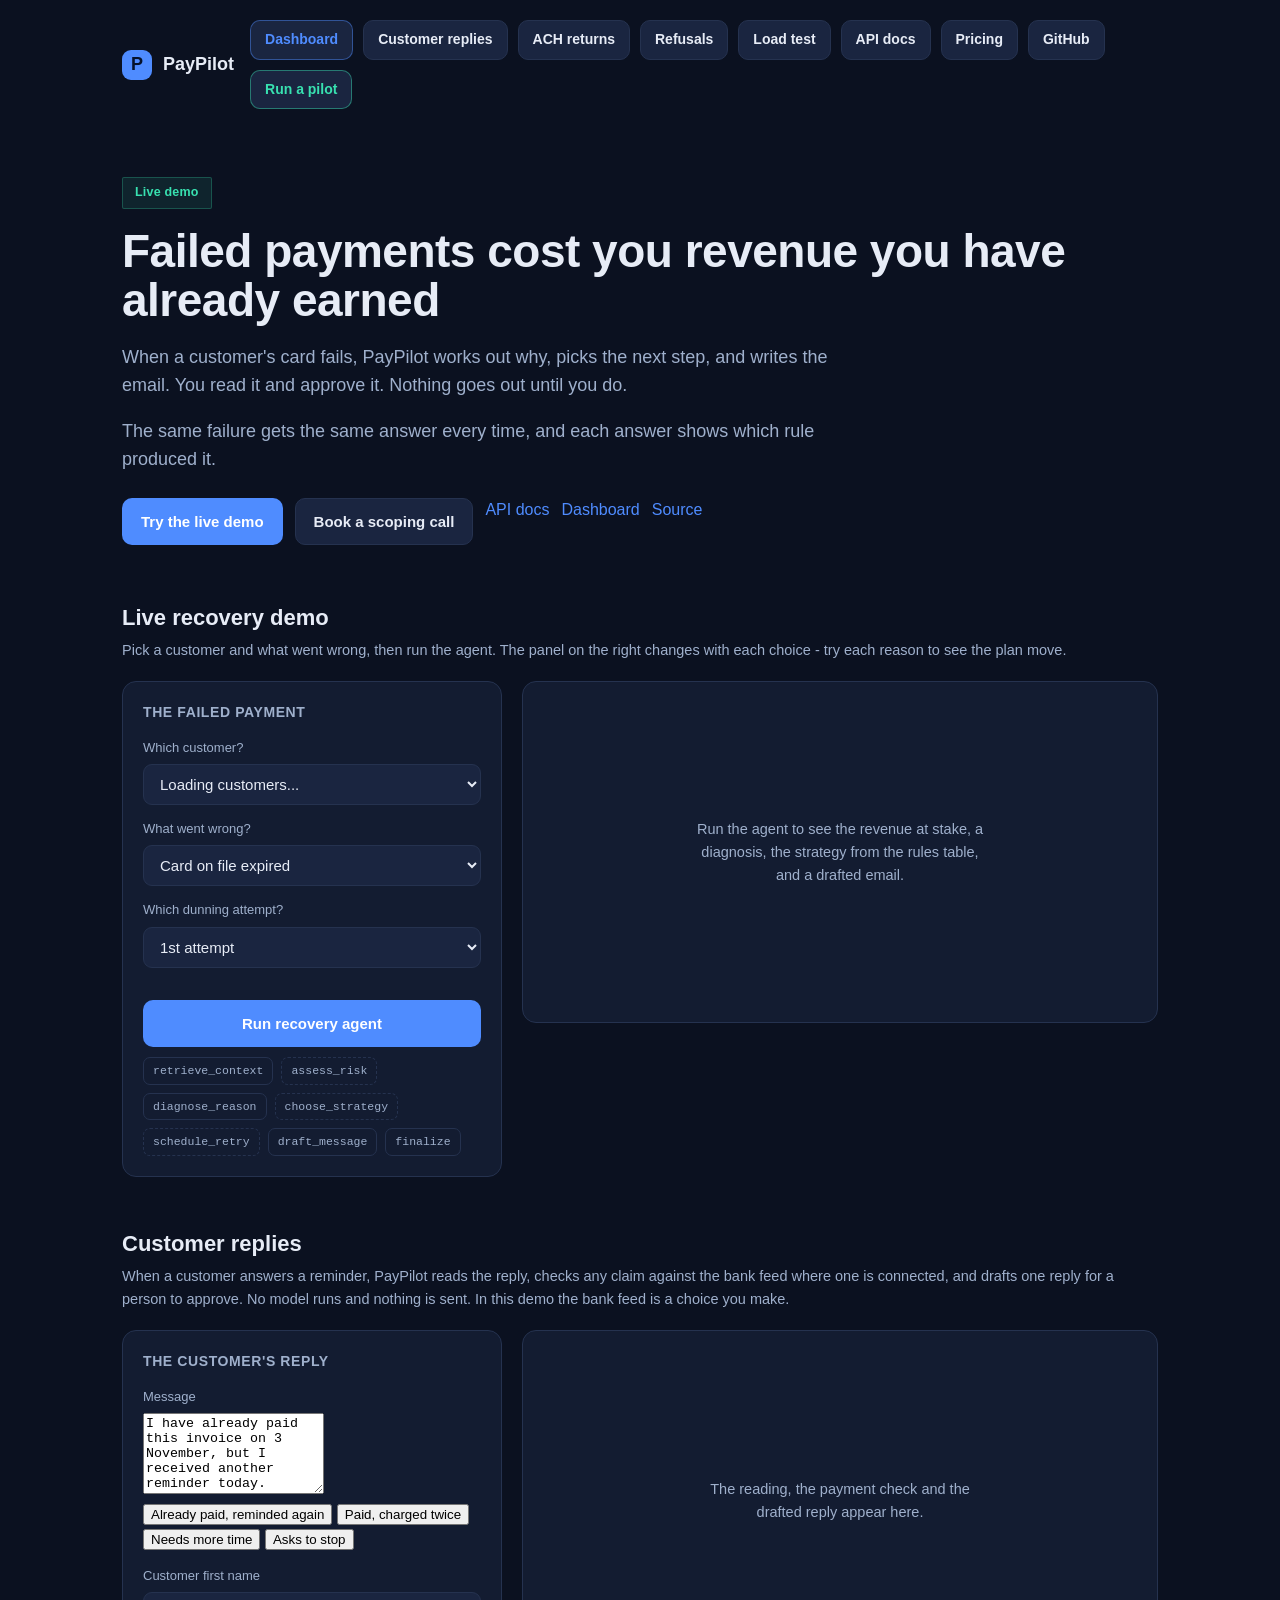
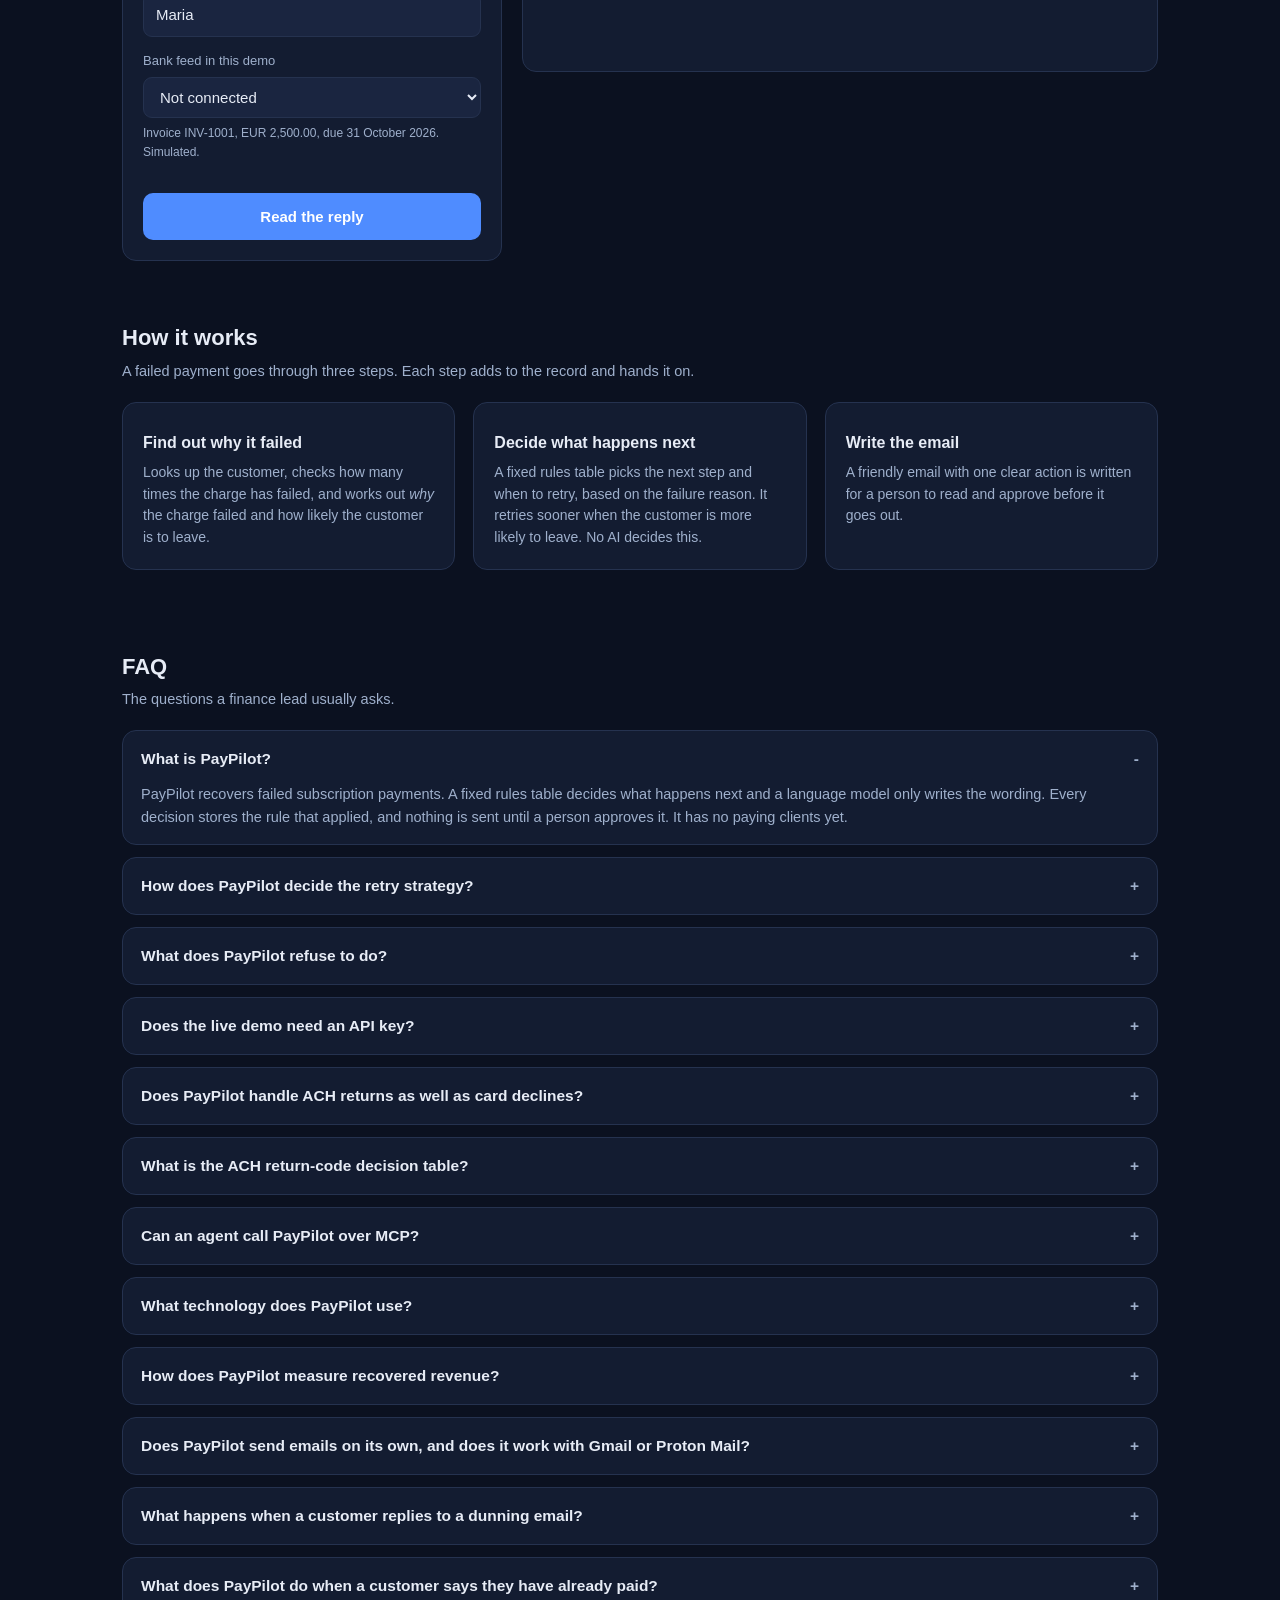
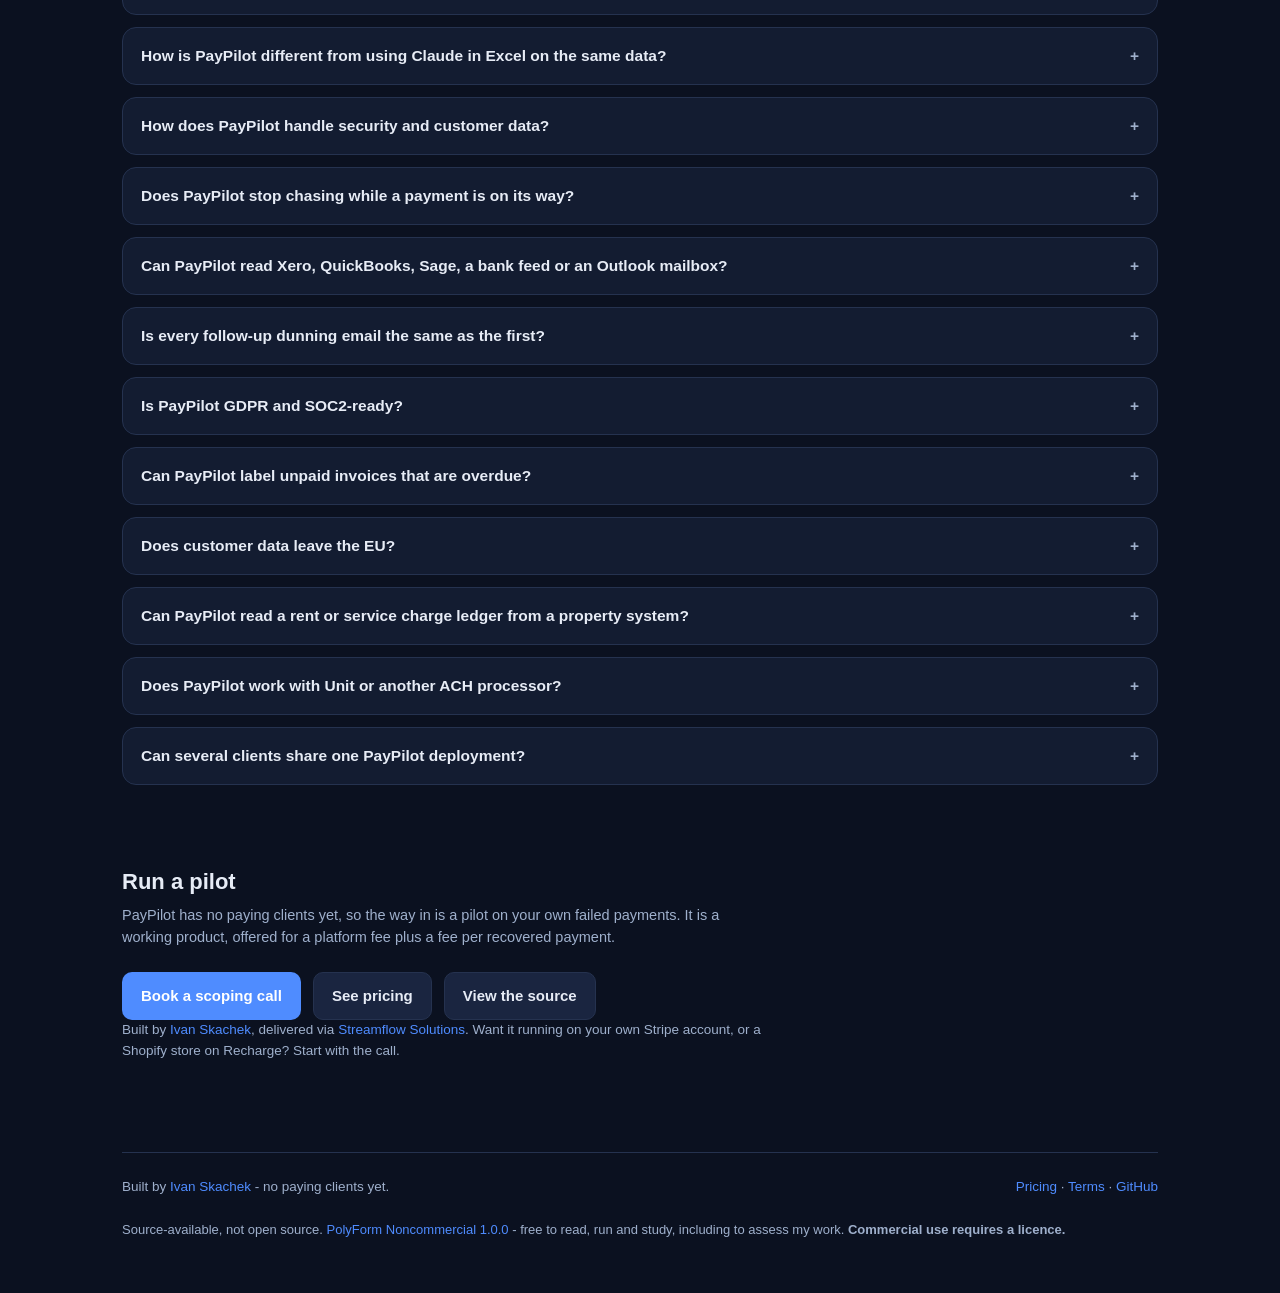
==== commit 764f64c1: "page: open on the problem, replace hire-me with a pilot call to action Headline now states the cost " ====
--- a/app/static/index.html
+++ b/app/static/index.html
@@ -357,13 +357,13 @@
       <a href="/docs">API docs</a>
       <a href="/pricing">Pricing</a>
       <a href="https://github.com/IvanSFlowGit/paypilot" target="_blank" rel="noopener">GitHub</a>
-      <a class="nav-hire" href="https://www.linkedin.com/in/ivansflow/" target="_blank" rel="noopener">Hire me</a>
+      <a class="nav-hire" href="https://calendly.com/streamflow-solutions/clarity-call" target="_blank" rel="noopener">Run a pilot</a>
     </nav>
   </header>
 
   <section class="hero">
     <span class="pill" id="modePill">Live demo</span>
-    <h1>Failed payment recovery with fixed rules and human approval</h1>
+    <h1>Failed payments cost you revenue you have already earned</h1>
     <p class="lede">
       When a customer's card fails, PayPilot works out why, picks the next step, and writes the email.
       You read it and approve it. Nothing goes out until you do.
@@ -486,7 +486,7 @@
 
   <section class="how" id="faq">
     <h2>FAQ</h2>
-    <p class="sub">The questions a hiring manager or a curious engineer usually asks.</p>
+    <p class="sub">The questions a finance lead usually asks.</p>
     <div class="faq">
       <details open>
         <summary>What is PayPilot?</summary>
@@ -584,23 +584,22 @@
   </section>
 
   <section class="how" id="hire">
-    <h2>Built by Ivan Skachek</h2>
-    <p class="sub" style="max-width:640px">PayPilot is a portfolio project. If you want something like it built, get in touch on LinkedIn.</p>
+    <h2>Run a pilot</h2>
+    <p class="sub" style="max-width:640px">PayPilot has no paying clients yet, so the way in is a pilot on your own failed payments. It is a working product, offered for a platform fee plus a fee per recovered payment.</p>
     <div class="cta-row">
-      <a class="btn primary" href="https://www.linkedin.com/in/ivansflow/" target="_blank" rel="noopener">Hire me on LinkedIn</a>
+      <a class="btn primary" href="https://calendly.com/streamflow-solutions/clarity-call" target="_blank" rel="noopener">Book a scoping call</a>
+      <a class="btn" href="/pricing">See pricing</a>
       <a class="btn" href="https://github.com/IvanSFlowGit/paypilot" target="_blank" rel="noopener">View the source</a>
     </div>
     <p class="sub" style="max-width:640px;font-size:13.5px">
-      Want it running on your own Stripe account, or a Shopify store on Recharge? It carries no
-      client traffic yet, so a pilot is the way in. It's also a working product, offered for a
-      platform fee plus a fee per recovered payment.
-      <a href="/pricing">See pricing</a>, delivered via
-      <a href="https://streamflow.solutions" target="_blank" rel="noopener">Streamflow Solutions</a>.
+      Built by <a href="https://www.linkedin.com/in/ivansflow/" target="_blank" rel="noopener">Ivan Skachek</a>,
+      delivered via <a href="https://streamflow.solutions" target="_blank" rel="noopener">Streamflow Solutions</a>.
+      Want it running on your own Stripe account, or a Shopify store on Recharge? Start with the call.
     </p>
   </section>
 
   <footer>
-    <span>Built by <a href="https://www.linkedin.com/in/ivansflow/" target="_blank" rel="noopener">Ivan Skachek</a> - a portfolio project with no paying clients.</span>
+    <span>Built by <a href="https://www.linkedin.com/in/ivansflow/" target="_blank" rel="noopener">Ivan Skachek</a> - no paying clients yet.</span>
     <span><a href="/pricing">Pricing</a> &middot; <a href="/terms">Terms</a> &middot; <a href="https://github.com/IvanSFlowGit/paypilot" target="_blank" rel="noopener">GitHub</a></span>
     <p class="licence">Source-available, not open source. <a href="https://github.com/IvanSFlowGit/paypilot/blob/main/LICENSE">PolyForm Noncommercial 1.0.0</a> - free to read, run and study, including to assess my work. <b>Commercial use requires a licence.</b></p>
   </footer>
